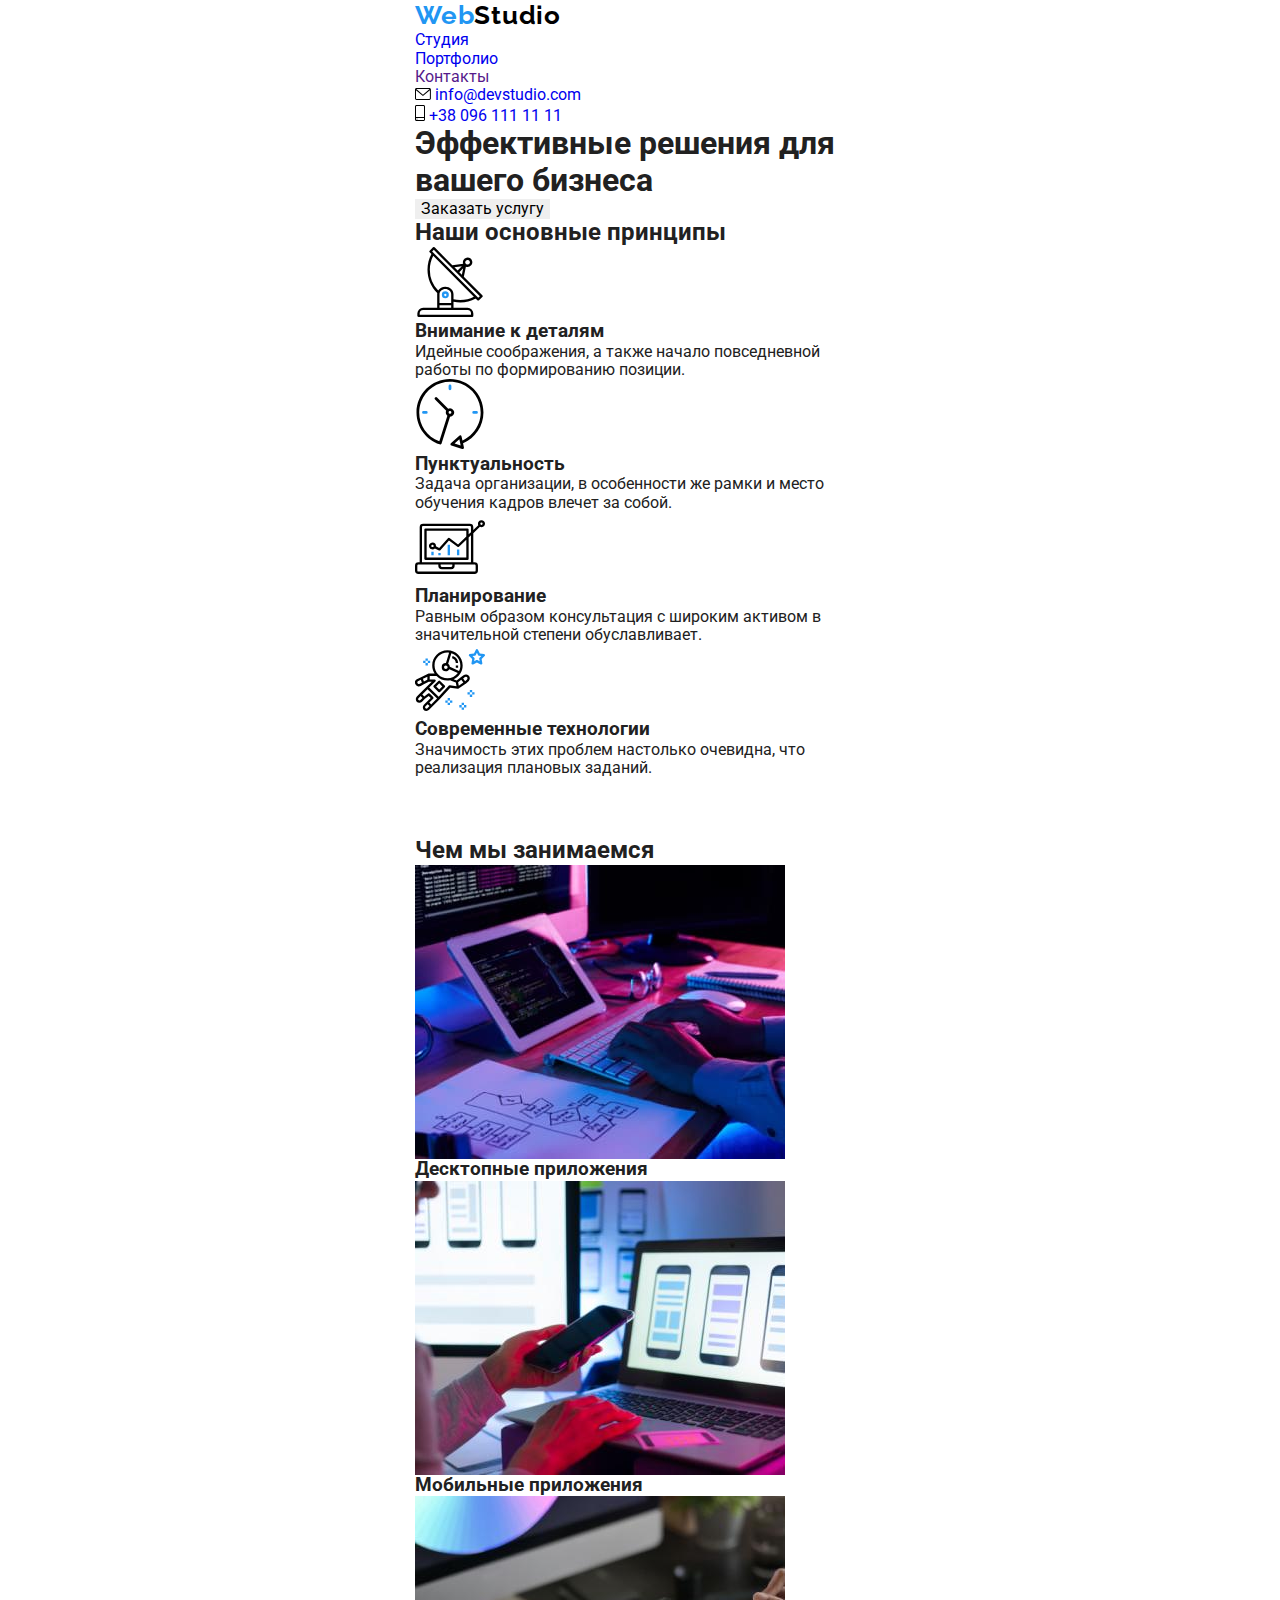
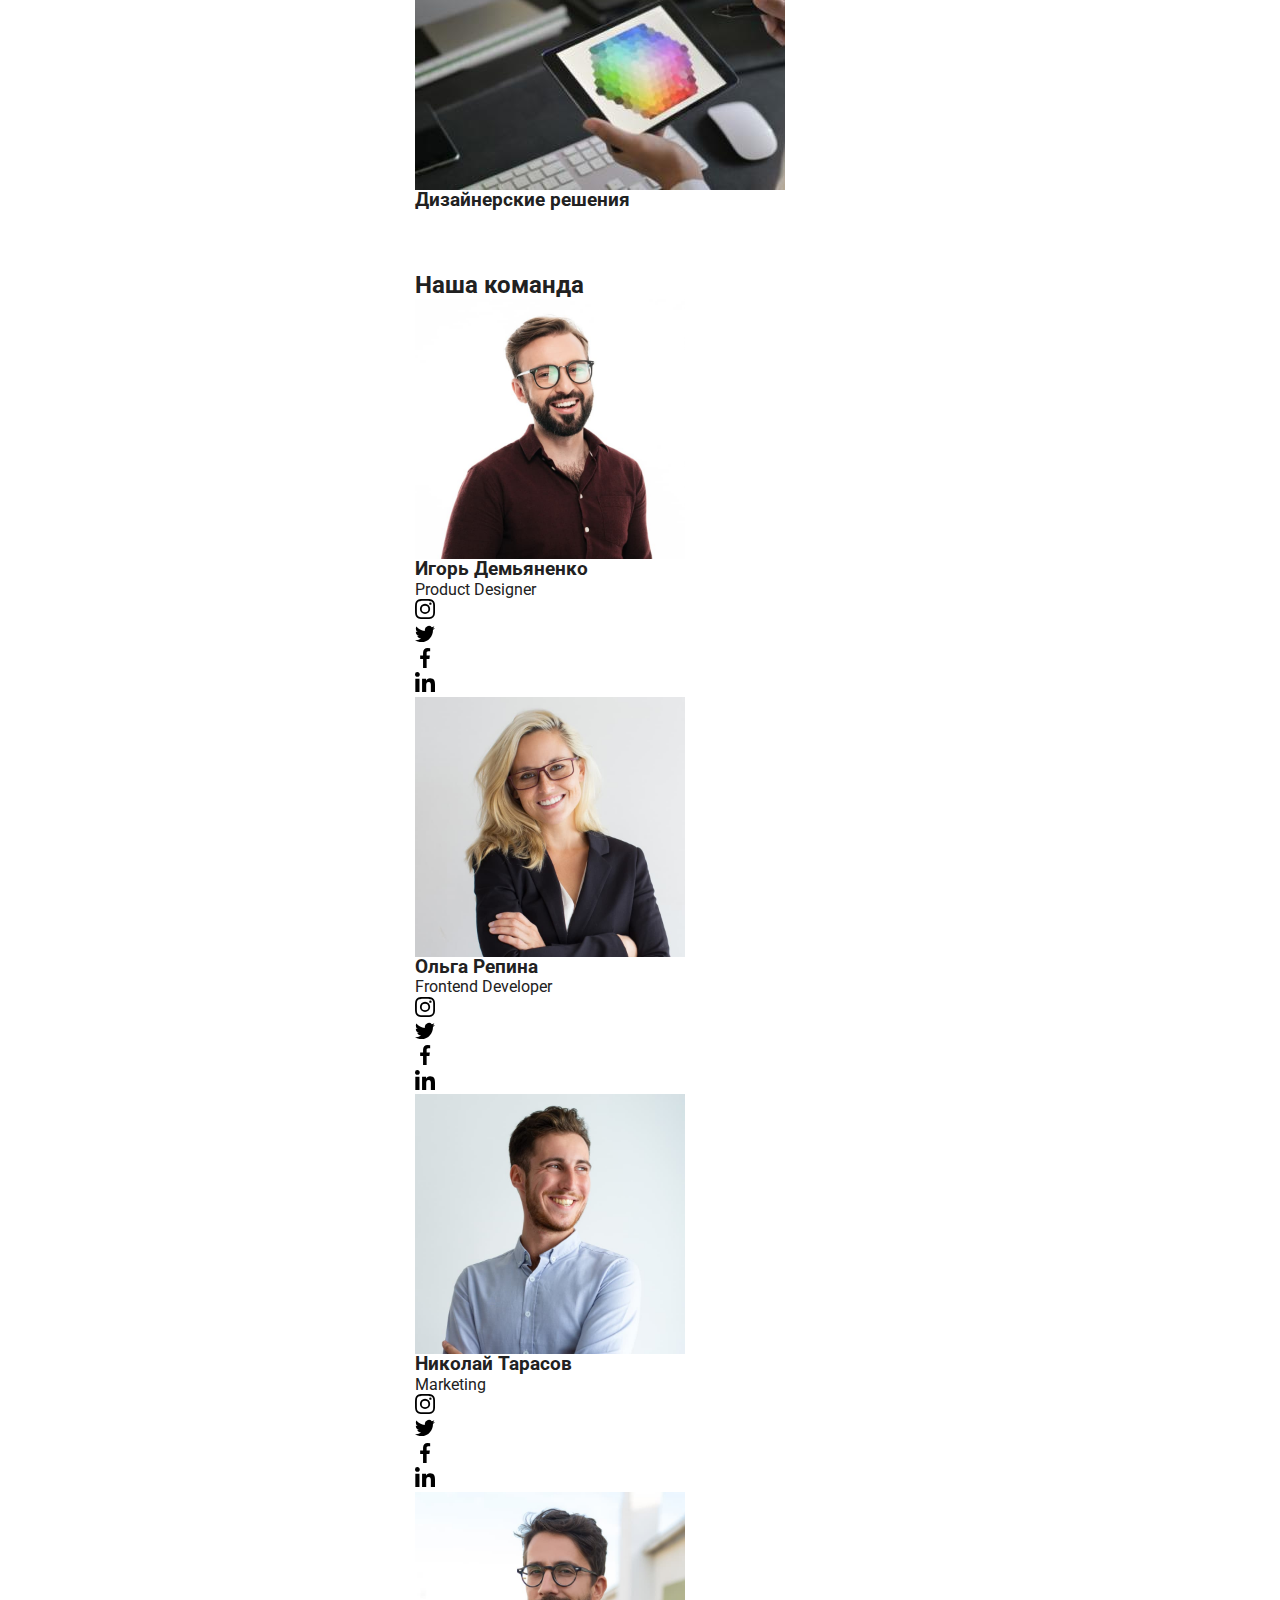
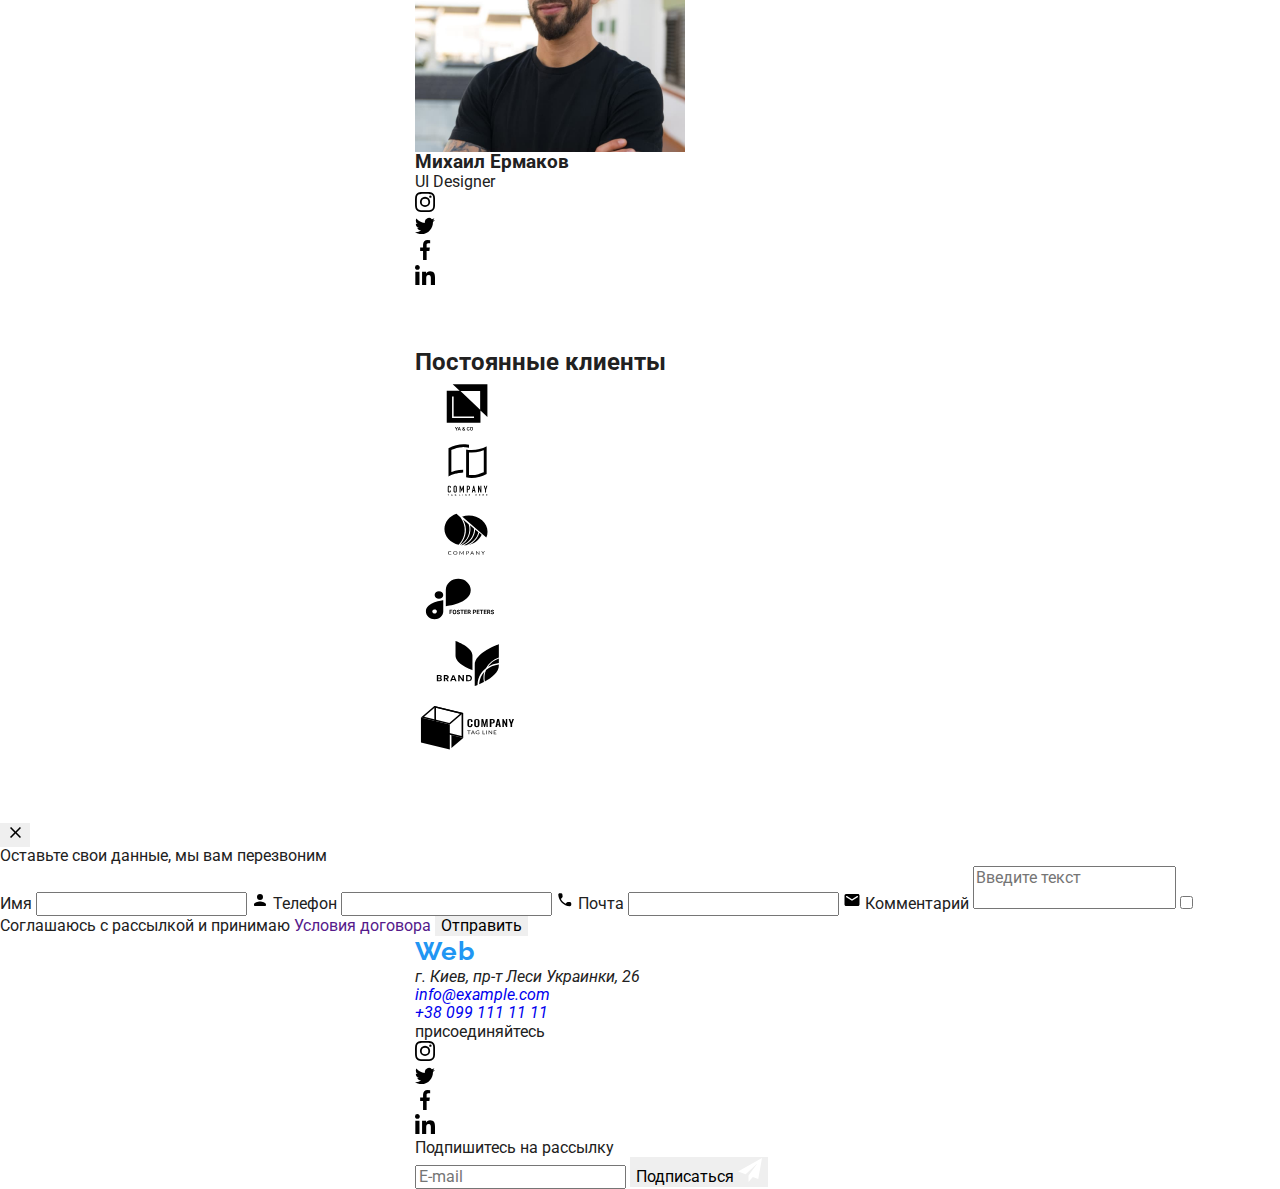
==== index.html @ 79610b4c "ДЗ8 Начало" ====
<!DOCTYPE html>
<html lang="en">
  <head>
    <meta charset="UTF-8" />
    <meta http-equiv="X-UA-Compatible" content="IE=edge" />
    <meta name="viewport" content="width=device-width, initial-scale=1.0" />
    <title>Document</title>
    <link rel="preconnect" href="https://fonts.googleapis.com" />
    <link rel="preconnect" href="https://fonts.gstatic.com" crossorigin />
    <link
      href="https://fonts.googleapis.com/css2?family=Raleway:wght@700&family=Roboto:wght@400;500;700;900&display=swap"
      rel="stylesheet"
    />
    <link rel="stylesheet" href="./css/modern-normalize.css" />
    <link rel="stylesheet" href="./css/main.min.css" />
  </head>

  <body>
    <!-- Шапка сайта с навигацией -->

    <header class="page-header">
      <div class="container header-box">
        <a href="" class="logo">
          Web<span class="logo__word logo__word--header">Studio</span>
        </a>
        <div class="mobile-menu">
          <nav class="nav-box">
            <ul class="nav-list">
              <li class="nav-list__item">
                <a
                  href="./index.html"
                  class="nav-list__link nav-list__link--active"
                  >Студия</a
                >
              </li>
              <li class="nav-list__item">
                <a href="./portfolio.html" class="nav-list__link">Портфолио</a>
              </li>
              <li class="nav-list__item">
                <a href="" class="nav-list__link">Контакты</a>
              </li>
            </ul>
          </nav>
          <ul class="contact-list">
            <li class="contact-list__item">
              <a href="mailto:info@devstudio.com" class="contact-list__link">
                <svg width="16px" height="12px" class="contact-list__icon">
                  <use href="./images/symbol-defs.svg#icon-envelope"></use>
                </svg>
                info@devstudio.com
              </a>
            </li>
            <li class="contact-list__item">
              <a href="tel:+380961111111" class="contact-list__link">
                <svg width="10px" height="16px" class="contact-list__icon">
                  <use href="images/symbol-defs.svg#icon-smartphone"></use>
                </svg>
                +38 096 111 11 11
              </a>
            </li>
          </ul>
        </div>
      </div>
    </header>
    <!-- Секция-заголовок (hero) -->
    <main>
      <section class="hero-box">
        <div class="container">
          <h1 class="hero-box__title">
            Эффективные решения для вашего бизнеса
          </h1>
          <button type="button" class="order-button" data-modal-open>
            Заказать услугу
          </button>
        </div>
      </section>
      <!-- Особенности -->
      <section class="features-box">
        <div class="container">
          <!-- Нужно скрыть через CSS -->
          <h2 class="features-box__title features-box__title--visually-hidden">
            Наши основные принципы
          </h2>
          <ul class="features-list">
            <li class="features-list__item">
              <div class="features-list__picture">
                <svg width="70px" height="70px">
                  <use href="images/symbol-defs.svg#icon-antenna"></use>
                </svg>
              </div>
              <h3 class="features-list__title">Внимание к деталям</h3>
              <p class="features-list__text">
                Идейные соображения, а также начало повседневной работы по
                формированию позиции.
              </p>
            </li>
            <li class="features-list__item">
              <div class="features-list__picture">
                <svg width="70px" height="70px">
                  <use href="images/symbol-defs.svg#icon-clock"></use>
                </svg>
              </div>
              <h3 class="features-list__title">Пунктуальность</h3>
              <p class="features-list__text">
                Задача организации, в особенности же рамки и место обучения
                кадров влечет за собой.
              </p>
            </li>
            <li class="features-list__item">
              <div class="features-list__picture">
                <svg width="70px" height="70px">
                  <use href="images/symbol-defs.svg#icon-diagram"></use>
                </svg>
              </div>
              <h3 class="features-list__title">Планирование</h3>
              <p class="features-list__text">
                Равным образом консультация с широким активом в значительной
                степени обуславливает.
              </p>
            </li>
            <li class="features-list__item">
              <div class="features-list__picture">
                <svg width="70px" height="70px">
                  <use href="images/symbol-defs.svg#icon-astronaut"></use>
                </svg>
              </div>
              <h3 class="features-list__title">Современные технологии</h3>
              <p class="features-list__text">
                Значимость этих проблем настолько очевидна, что реализация
                плановых заданий.
              </p>
            </li>
          </ul>
        </div>
      </section>
      <!-- Направления деятельности -->
      <section class="activities-box section">
        <div class="container">
          <h2 class="activities-box__title">Чем мы занимаемся</h2>
          <ul class="activities-list">
            <li class="activities-list__item">
              <img src="./images/box1.jpg" alt="Услуга1" width="370" />
              <div class="activities-list__text">
                <h3 class="activities-list__title">Десктопные приложения</h3>
              </div>
            </li>
            <li class="activities-list__item">
              <img src="./images/box2.jpg" alt="Услуга2" width="370" />
              <div class="activities-list__text">
                <h3 class="activities-list__title">Мобильные приложения</h3>
              </div>
            </li>
            <li class="activities-list__item">
              <img src="./images/box3.jpg" alt="Услуга3" width="370" />
              <div class="activities-list__text">
                <h3 class="activities-list__title">Дизайнерские решения</h3>
              </div>
            </li>
          </ul>
        </div>
      </section>
      <!-- Наша команда -->
      <section class="team-box">
        <div class="container">
          <h2 class="team-box__title">Наша команда</h2>
          <ul class="team-list">
            <li class="team-list__item">
              <img
                src="./images/team-card1.jpg"
                alt="Игорь Демьяненко"
                width="270"
                class="team-list__photo"
              />
              <div class="team-list__description">
                <h3 class="team-list__member-name">Игорь Демьяненко</h3>
                <p class="team-list__member-position">Product Designer</p>
                <ul class="social-networks-list">
                  <li class="social-networks-list__item">
                    <a
                      href=""
                      class="social-networks-list__link social-networks-list__link--light"
                    >
                      <svg
                        width="20px"
                        height="20px"
                        class="social-networks-list__icon"
                      >
                        <use href="images/symbol-defs.svg#icon-instagram"></use>
                      </svg>
                    </a>
                  </li>
                  <li class="social-networks-list__item">
                    <a
                      href=""
                      class="social-networks-list__link social-networks-list__link--light"
                    >
                      <svg
                        width="20px"
                        height="20px"
                        class="social-networks-list__icon"
                      >
                        <use href="images/symbol-defs.svg#icon-twitter"></use>
                      </svg>
                    </a>
                  </li>
                  <li class="social-networks-list__item">
                    <a
                      href=""
                      class="social-networks-list__link social-networks-list__link--light"
                    >
                      <svg
                        width="20px"
                        height="20px"
                        class="social-networks-list__icon"
                      >
                        <use href="images/symbol-defs.svg#icon-facebook"></use>
                      </svg>
                    </a>
                  </li>
                  <li class="social-networks-list__item">
                    <a
                      href=""
                      class="social-networks-list__link social-networks-list__link--light"
                    >
                      <svg
                        width="20px"
                        height="20px"
                        class="social-networks-list__icon"
                      >
                        <use href="images/symbol-defs.svg#icon-linkedin"></use>
                      </svg>
                    </a>
                  </li>
                </ul>
              </div>
            </li>
            <li class="team-list__item">
              <img
                src="./images/team-card2.jpg"
                alt="Ольга Репина"
                width="270"
                class="team-list__photo"
              />
              <div class="team-list__description">
                <h3 class="team-list__member-name">Ольга Репина</h3>
                <p class="team-list__member-position">Frontend Developer</p>
                <ul class="social-networks-list">
                  <li class="social-networks-list__item">
                    <a
                      href=""
                      class="social-networks-list__link social-networks-list__link--light"
                    >
                      <svg
                        width="20px"
                        height="20px"
                        class="social-networks-list__icon"
                      >
                        <use href="images/symbol-defs.svg#icon-instagram"></use>
                      </svg>
                    </a>
                  </li>
                  <li class="social-networks-list__item">
                    <a
                      href=""
                      class="social-networks-list__link social-networks-list__link--light"
                    >
                      <svg
                        width="20px"
                        height="20px"
                        class="social-networks-list__icon"
                      >
                        <use href="images/symbol-defs.svg#icon-twitter"></use>
                      </svg>
                    </a>
                  </li>
                  <li class="social-networks-list__item">
                    <a
                      href=""
                      class="social-networks-list__link social-networks-list__link--light"
                    >
                      <svg
                        width="20px"
                        height="20px"
                        class="social-networks-list__icon"
                      >
                        <use href="images/symbol-defs.svg#icon-facebook"></use>
                      </svg>
                    </a>
                  </li>
                  <li class="social-networks-list__item">
                    <a
                      href=""
                      class="social-networks-list__link social-networks-list__link--light"
                    >
                      <svg
                        width="20px"
                        height="20px"
                        class="social-networks-list__icon"
                      >
                        <use href="images/symbol-defs.svg#icon-linkedin"></use>
                      </svg>
                    </a>
                  </li>
                </ul>
              </div>
            </li>
            <li class="team-list__item">
              <img
                src="./images/team-card3.jpg"
                alt="Николай Тарасов"
                width="270"
                class="team-list__photo"
              />
              <div class="team-list__description">
                <h3 class="team-list__member-name">Николай Тарасов</h3>
                <p class="team-list__member-position">Marketing</p>
                <ul class="social-networks-list">
                  <li class="social-networks-list__item">
                    <a
                      href=""
                      class="social-networks-list__link social-networks-list__link--light"
                    >
                      <svg
                        width="20px"
                        height="20px"
                        class="social-networks-list__icon"
                      >
                        <use href="images/symbol-defs.svg#icon-instagram"></use>
                      </svg>
                    </a>
                  </li>
                  <li class="social-networks-list__item">
                    <a
                      href=""
                      class="social-networks-list__link social-networks-list__link--light"
                    >
                      <svg
                        width="20px"
                        height="20px"
                        class="social-networks-list__icon"
                      >
                        <use href="images/symbol-defs.svg#icon-twitter"></use>
                      </svg>
                    </a>
                  </li>
                  <li class="social-networks-list__item">
                    <a
                      href=""
                      class="social-networks-list__link social-networks-list__link--light"
                    >
                      <svg
                        width="20px"
                        height="20px"
                        class="social-networks-list__icon"
                      >
                        <use href="images/symbol-defs.svg#icon-facebook"></use>
                      </svg>
                    </a>
                  </li>
                  <li class="social-networks-list__item">
                    <a
                      href=""
                      class="social-networks-list__link social-networks-list__link--light"
                    >
                      <svg
                        width="20px"
                        height="20px"
                        class="social-networks-list__icon"
                      >
                        <use href="images/symbol-defs.svg#icon-linkedin"></use>
                      </svg>
                    </a>
                  </li>
                </ul>
              </div>
            </li>
            <li class="team-list__item">
              <img
                src="./images/team-card4.jpg"
                alt="Михаил Ермаков"
                width="270"
                class="team-list__photo"
              />
              <div class="team-list__description">
                <h3 class="team-list__member-name">Михаил Ермаков</h3>
                <p class="team-list__member-position">UI Designer</p>
                <ul class="social-networks-list">
                  <li class="social-networks-list__item">
                    <a
                      href=""
                      class="social-networks-list__link social-networks-list__link--light"
                    >
                      <svg
                        width="20px"
                        height="20px"
                        class="social-networks-list__icon"
                      >
                        <use href="images/symbol-defs.svg#icon-instagram"></use>
                      </svg>
                    </a>
                  </li>
                  <li class="social-networks-list__item">
                    <a
                      href=""
                      class="social-networks-list__link social-networks-list__link--light"
                    >
                      <svg
                        width="20px"
                        height="20px"
                        class="social-networks-list__icon"
                      >
                        <use href="images/symbol-defs.svg#icon-twitter"></use>
                      </svg>
                    </a>
                  </li>
                  <li class="social-networks-list__item">
                    <a
                      href=""
                      class="social-networks-list__link social-networks-list__link--light"
                    >
                      <svg
                        width="20px"
                        height="20px"
                        class="social-networks-list__icon"
                      >
                        <use href="images/symbol-defs.svg#icon-facebook"></use>
                      </svg>
                    </a>
                  </li>
                  <li class="social-networks-list__item">
                    <a
                      href=""
                      class="social-networks-list__link social-networks-list__link--light"
                    >
                      <svg
                        width="20px"
                        height="20px"
                        class="social-networks-list__icon"
                      >
                        <use href="images/symbol-defs.svg#icon-linkedin"></use>
                      </svg>
                    </a>
                  </li>
                </ul>
              </div>
            </li>
          </ul>
        </div>
      </section>
      <!-- Наши клиенты -->
      <section class="clients-box section">
        <div class="container">
          <h2 class="clients-box__title">Постоянные клиенты</h2>
          <ul class="clients-list">
            <li class="clients-list__item">
              <a href="" class="clients-list__link">
                <svg width="106px" height="60px" class="clients-list__icon">
                  <use href="images/symbol-defs.svg#icon-client_1"></use>
                </svg>
              </a>
            </li>
            <li class="clients-list__item">
              <a href="" class="clients-list__link">
                <svg width="106px" height="60px" class="clients-list__icon">
                  <use href="images/symbol-defs.svg#icon-client_2"></use>
                </svg>
              </a>
            </li>
            <li class="clients-list__item">
              <a href="" class="clients-list__link">
                <svg width="106px" height="60px" class="clients-list__icon">
                  <use href="images/symbol-defs.svg#icon-client_3"></use>
                </svg>
              </a>
            </li>
            <li class="clients-list__item">
              <a href="" class="clients-list__link">
                <svg width="106px" height="60px" class="clients-list__icon">
                  <use href="images/symbol-defs.svg#icon-client_4"></use>
                </svg>
              </a>
            </li>
            <li class="clients-list__item">
              <a href="" class="clients-list__link">
                <svg width="106px" height="60px" class="clients-list__icon">
                  <use href="images/symbol-defs.svg#icon-client_5"></use>
                </svg>
              </a>
            </li>
            <li class="clients-list__item">
              <a href="" class="clients-list__link">
                <svg width="106px" height="60px" class="clients-list__icon">
                  <use href="images/symbol-defs.svg#icon-client_6"></use>
                </svg>
              </a>
            </li>
          </ul>
        </div>
      </section>
    </main>
    <!-- Модальное окно -->
    <div class="backdrop is-hidden" data-modal>
      <div class="modal">
        <button class="modal__close-button" data-modal-close>
          <svg width="18px" height="18px" class="modal__button-icon">
            <use href="images/symbol-defs.svg#icon-close-black"></use>
          </svg>
        </button>
        <p class="modal__title">Оставьте свои данные, мы вам перезвоним</p>
        <form name="feedback">
          <label class="form-label">
            <span class="form-label__name">Имя</span>
            <span class="form-label__input-box">
              <input
                type="text"
                name="username"
                class="form-label__input-item"
              />
              <svg width="18px" height="18px" class="form-label__input-icon">
                <use href="images/symbol-defs.svg#icon-person"></use>
              </svg>
            </span>
          </label>
          <label class="form-label">
            <span class="form-label__name">Телефон</span>
            <span class="form-label__input-box">
              <input
                type="tel"
                name="phone-number"
                class="form-label__input-item"
              />
              <svg width="18px" height="18px" class="form-label__input-icon">
                <use href="images/symbol-defs.svg#icon-phone"></use>
              </svg>
            </span>
          </label>
          <label class="form-label">
            <span class="form-label__name">Почта</span>
            <span class="form-label__input-box">
              <input type="email" name="email" class="form-label__input-item" />
              <svg width="18px" height="18px" class="form-label__input-icon">
                <use href="images/symbol-defs.svg#icon-email"></use>
              </svg>
            </span>
          </label>
          <label class="form-label">
            <span class="form-label__name">Комментарий</span>
            <textarea
              name="comments"
              placeholder="Введите текст"
              class="form-label__textarea-item"
            ></textarea>
          </label>
          <label class="form-check">
            <input
              type="checkbox"
              name="agreement"
              class="form-check__input-item"
            />
            <svg width="16px" height="15px" class="form-check__input-icon">
              <use href="images/symbol-defs.svg#icon-checked"></use>
            </svg>
            <span class="form-check__text">
              Соглашаюсь с рассылкой и принимаю
              <a href="" class="form-check__link">Условия договора</a>
            </span>
          </label>
          <button type="submit" class="form-button">Отправить</button>
        </form>
      </div>
    </div>
    <!-- Подвал -->
    <footer class="footer-box">
      <div class="container footer-content">
        <div>
          <a href="" class="logo">
            Web<span class="logo__word logo__word--footer">Studio</span></a
          >
          <address class="adress-section">
            г. Киев, пр-т Леси Украинки, 26
            <ul class="adress-list">
              <li class="adress-list__item">
                <a href="mailto:info@example.com" class="adress-list__link"
                  >info@example.com</a
                >
              </li>
              <li class="adress-list__item">
                <a href="tel:+380991111111" class="adress-list__link"
                  >+38 099 111 11 11</a
                >
              </li>
            </ul>
          </address>
        </div>
        <div class="join-box">
          <p class="join-box__word">присоединяйтесь</p>
          <ul class="social-networks-list">
            <li class="social-networks-list__item">
              <a
                href=""
                class="social-networks-list__link social-networks-list__link--dark"
                ><svg
                  width="20px"
                  height="20px"
                  class="social-networks-list__icon"
                >
                  <use href="images/symbol-defs.svg#icon-instagram"></use>
                </svg>
              </a>
            </li>
            <li class="social-networks-list__item">
              <a
                href=""
                class="social-networks-list__link social-networks-list__link--dark"
                ><svg
                  width="20px"
                  height="20px"
                  class="social-networks-list__icon"
                >
                  <use href="images/symbol-defs.svg#icon-twitter"></use>
                </svg>
              </a>
            </li>
            <li class="social-networks-list__item">
              <a
                href=""
                class="social-networks-list__link social-networks-list__link--dark"
                ><svg
                  width="20px"
                  height="20px"
                  class="social-networks-list__icon"
                >
                  <use href="images/symbol-defs.svg#icon-facebook"></use>
                </svg>
              </a>
            </li>
            <li class="social-networks-list__item">
              <a
                href=""
                class="social-networks-list__link social-networks-list__link--dark"
                ><svg
                  width="20px"
                  height="20px"
                  class="social-networks-list__icon"
                >
                  <use href="images/symbol-defs.svg#icon-linkedin"></use>
                </svg>
              </a>
            </li>
          </ul>
        </div>

        <form name="subscribe-form" autocomplete="on" class="subscribe-form">
          <label for="mail-input" class="subscribe-form__label">
            Подпишитесь на рассылку
          </label>
          <div class="subscribe-form__input-box">
            <input
              type="email"
              name="email"
              placeholder="E-mail"
              id="mail-input"
              class="subscribe-form__input-item"
            />
            <button type="submit" class="subscribe-form__button">
              Подписаться
              <svg width="24px" height="24px" class="subscribe-form__icon">
                <use href="images/symbol-defs.svg#icon-send"></use>
              </svg>
            </button>
          </div>
        </form>
      </div>
    </footer>

    <script src="./js/modal.js"></script>
  </body>
</html>
---- css/main.min.css ----
body{font-family:"Roboto",sans-serif;color:#212121;background-color:#fff}ul{list-style:none;margin:0;padding:0}h1,h2,h3{margin:0}p{margin:0}img{display:block;max-width:100%;height:auto}a{text-decoration:none}button{border:0}input{outline:none}textarea{outline:none;resize:none}.container{max-width:480px;padding-left:15px;padding-right:15px;margin-left:auto;margin-right:auto}.section{padding-top:60px;padding-bottom:60px}.logo{font-family:"Raleway";font-weight:700;font-size:26px;line-height:1.2;letter-spacing:0.03em;color:#2196f3}.logo__word{font-family:"Raleway";font-weight:700;font-size:26px;line-height:1.2;letter-spacing:0.03em;color:#2196f3}.logo__word--header{color:#000}.logo__word--footer{color:#fff}
/*# sourceMappingURL=main.min.css.map */
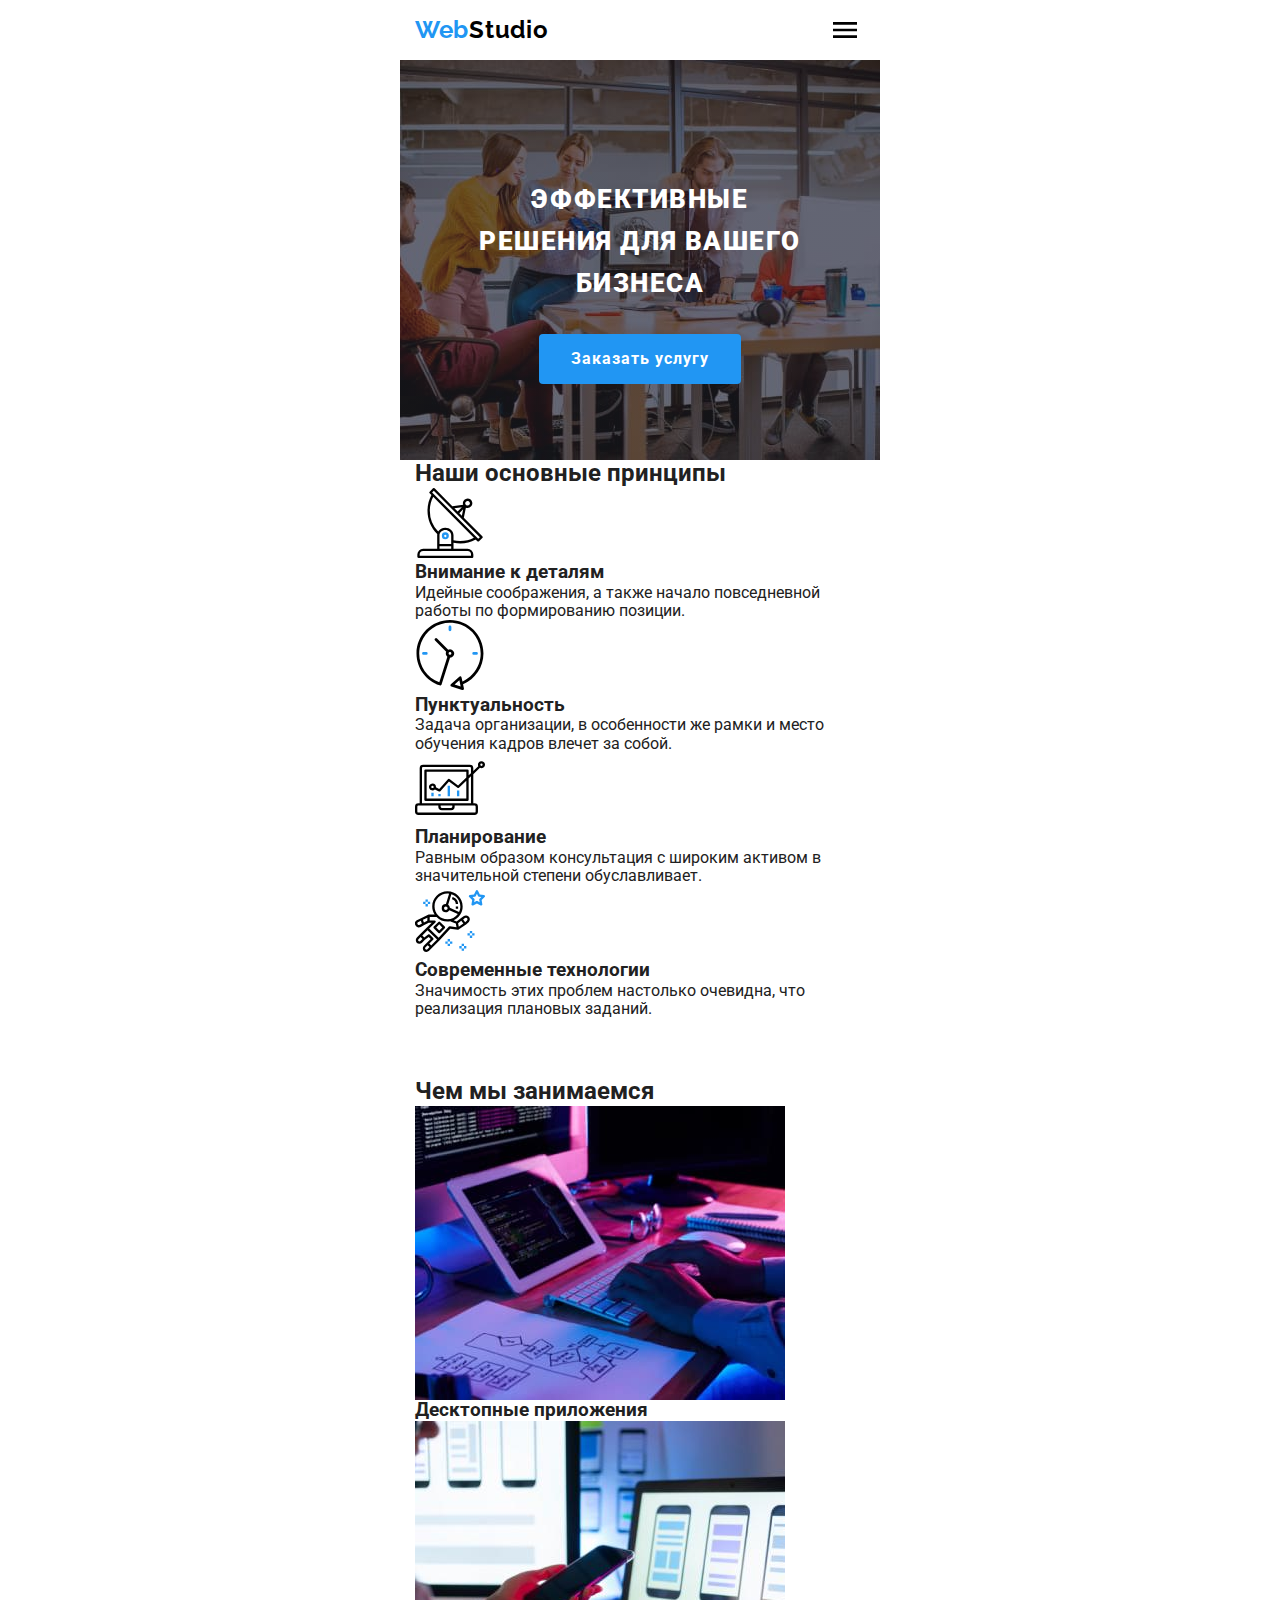
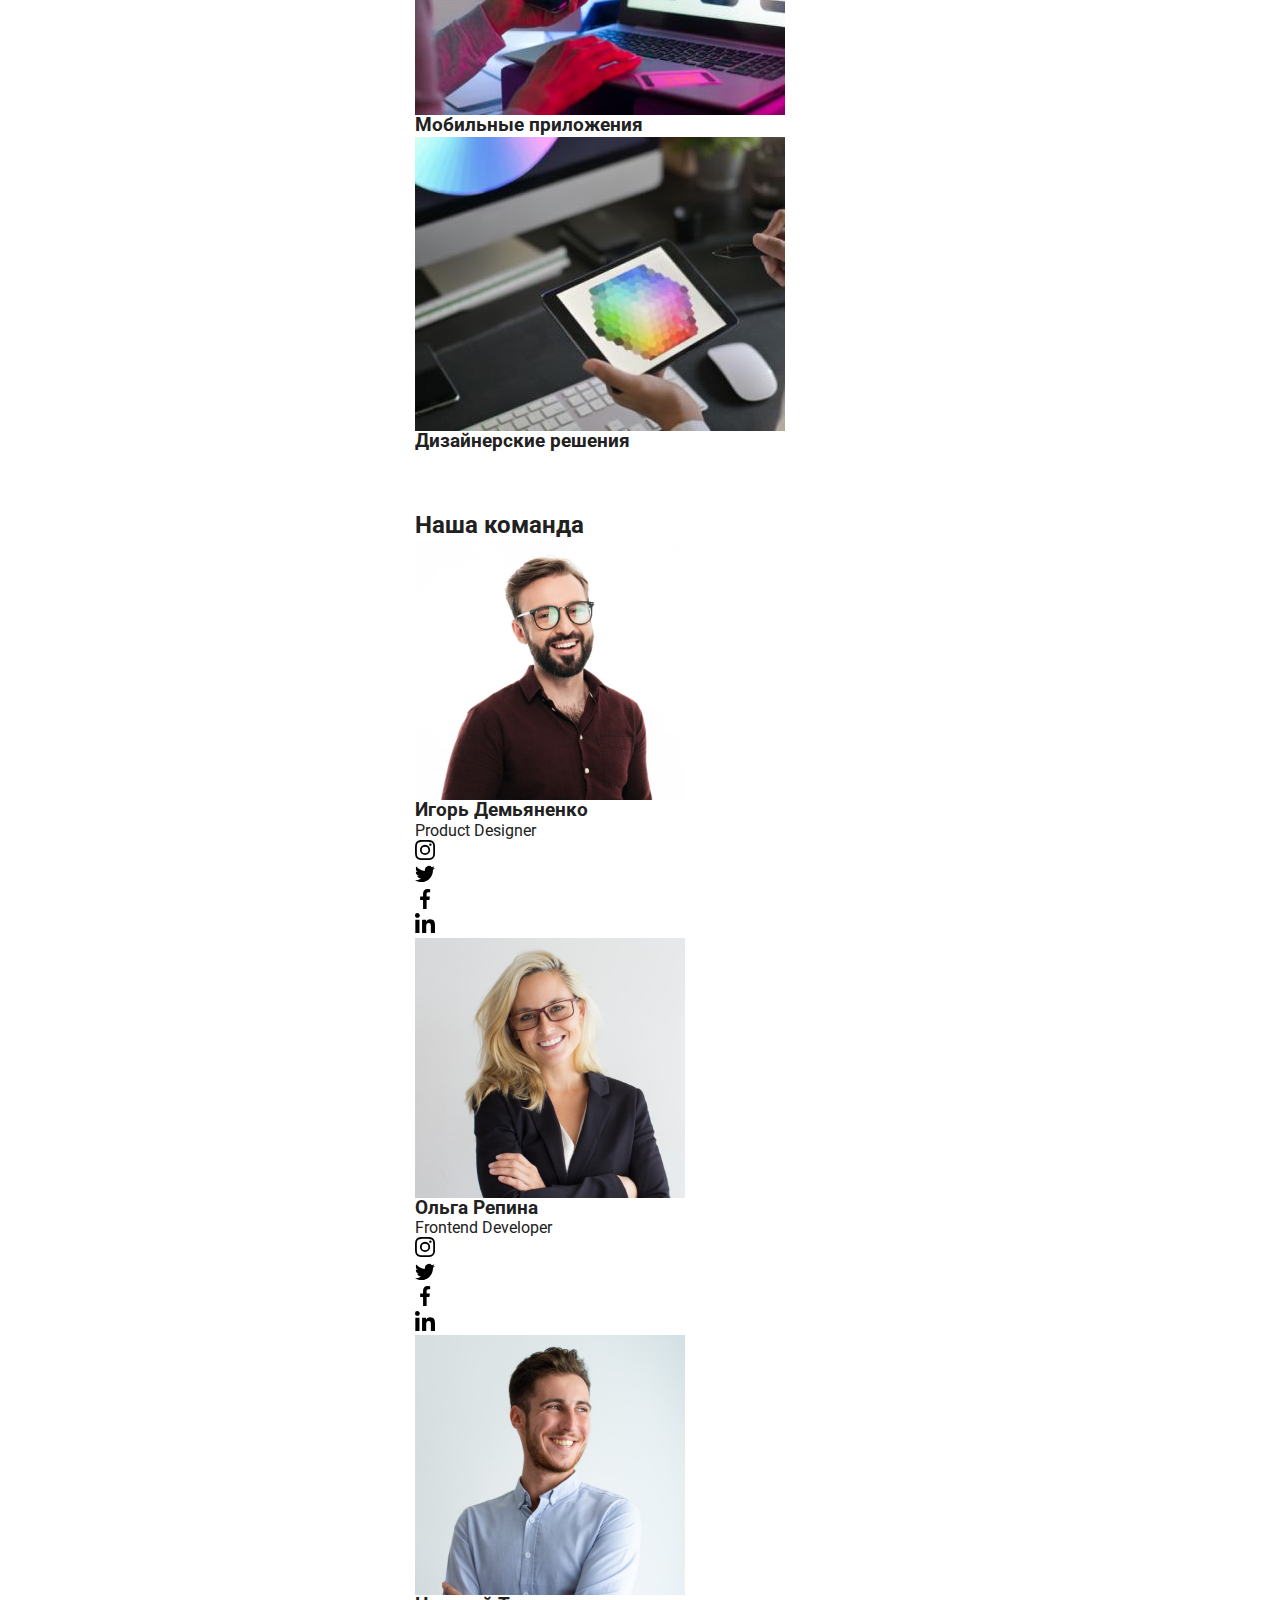
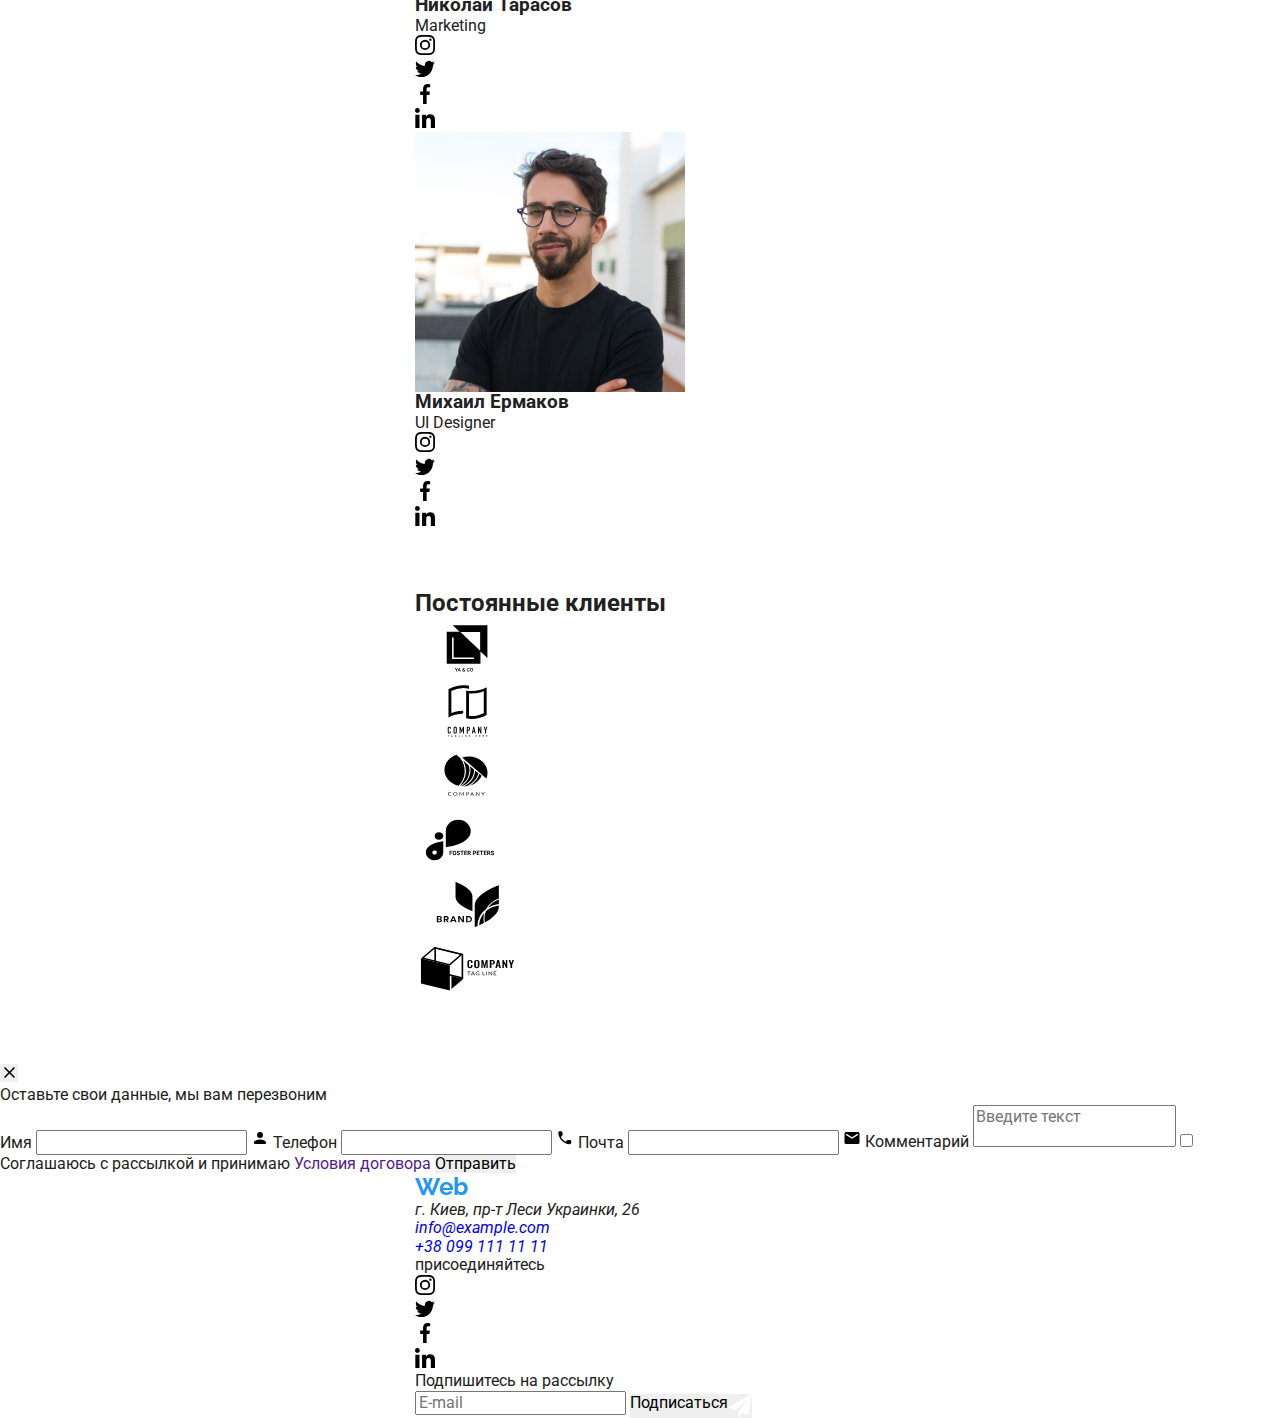
==== commit 6e569691: "ДЗ8 16.01.22" ====
--- a/index.html
+++ b/index.html
@@ -19,47 +19,106 @@
     <!-- Шапка сайта с навигацией -->
 
     <header class="page-header">
-      <div class="container header-box">
-        <a href="" class="logo">
-          Web<span class="logo__word logo__word--header">Studio</span>
-        </a>
-        <div class="mobile-menu">
-          <nav class="nav-box">
-            <ul class="nav-list">
-              <li class="nav-list__item">
-                <a
-                  href="./index.html"
-                  class="nav-list__link nav-list__link--active"
-                  >Студия</a
+      <div class="container">
+        <nav class="nav-box">
+          <a href="" class="logo">
+            Web<span class="logo__word logo__word--header">Studio</span>
+          </a>
+          <ul class="nav-list">
+            <li class="nav-list__item">
+              <a
+                href="./index.html"
+                class="nav-list__link nav-list__link--active"
+                >Студия</a
+              >
+            </li>
+            <li class="nav-list__item">
+              <a href="./portfolio.html" class="nav-list__link">Портфолио</a>
+            </li>
+            <li class="nav-list__item">
+              <a href="" class="nav-list__link">Контакты</a>
+            </li>
+          </ul>
+          <div class="mobile-menu" data-menu>
+            <button type="button" class="menu-close-button" data-menu-close>
+              <svg class="menu-close-button__icon" width="40px" height="40px">
+                <use href="images/symbol-defs.svg#icon-close_mob"></use>
+              </svg>
+            </button>
+            <ul class="mobile-menu__nav">
+              <li class="mobile-menu__item">
+                <a href="./index.html" class="mobile-menu__link">Студия</a>
+              </li>
+              <li class="mobile-menu__item">
+                <a href="./portfolio.html" class="mobile-menu__link"
+                  >Портфолио</a
                 >
               </li>
-              <li class="nav-list__item">
-                <a href="./portfolio.html" class="nav-list__link">Портфолио</a>
-              </li>
-              <li class="nav-list__item">
-                <a href="" class="nav-list__link">Контакты</a>
+              <li class="mobile-menu__item">
+                <a href="" class="mobile-menu__link">Контакты</a>
               </li>
             </ul>
-          </nav>
-          <ul class="contact-list">
-            <li class="contact-list__item">
-              <a href="mailto:info@devstudio.com" class="contact-list__link">
-                <svg width="16px" height="12px" class="contact-list__icon">
-                  <use href="./images/symbol-defs.svg#icon-envelope"></use>
-                </svg>
-                info@devstudio.com
-              </a>
-            </li>
-            <li class="contact-list__item">
-              <a href="tel:+380961111111" class="contact-list__link">
-                <svg width="10px" height="16px" class="contact-list__icon">
-                  <use href="images/symbol-defs.svg#icon-smartphone"></use>
-                </svg>
-                +38 096 111 11 11
-              </a>
-            </li>
-          </ul>
-        </div>
+            <div class="menu-contacts-box">
+              <ul class="mobile-menu-contacts">
+                <li class="mobile-menu-contacts__item">
+                  <a href="tel:+380961111111" class="mobile-menu-tel__link">
+                    +38 096 111 11 11
+                  </a>
+                </li>
+                <li class="mobile-menu-contacts__item">
+                  <a
+                    href="mailto:info@devstudio.com"
+                    class="mobile-menu-mail__link"
+                  >
+                    info@devstudio.com
+                  </a>
+                </li>
+              </ul>
+              <ul class="mobile-menu-networks">
+                <li class="mobile-menu-networks__item">
+                  <a href="" class="mobile-menu-networks__link">Instagram</a>
+                </li>
+                <li class="mobile-menu-networks__item">
+                  <a href="" class="mobile-menu-networks__link">Twitter</a>
+                </li>
+                <li class="mobile-menu-networks__item">
+                  <a href="" class="mobile-menu-networks__link">Facebook</a>
+                </li>
+                <li class="mobile-menu-networks__item">
+                  <a href="" class="mobile-menu-networks__link">LinkedIn</a>
+                </li>
+              </ul>
+            </div>
+          </div>
+        </nav>
+        <ul class="contact-list">
+          <li class="contact-list__item">
+            <a href="mailto:info@devstudio.com" class="contact-list__link">
+              <svg width="16px" height="12px" class="contact-list__icon">
+                <use href="./images/symbol-defs.svg#icon-envelope"></use>
+              </svg>
+              info@devstudio.com
+            </a>
+          </li>
+          <li class="contact-list__item">
+            <a href="tel:+380961111111" class="contact-list__link">
+              <svg width="10px" height="16px" class="contact-list__icon">
+                <use href="images/symbol-defs.svg#icon-smartphone"></use>
+              </svg>
+              +38 096 111 11 11
+            </a>
+          </li>
+        </ul>
+        <button
+          class="burger-button"
+          type="button"
+          aria-label="Кнопка мобильного меню"
+          data-menu-open
+        >
+          <svg width="40px" height="40px" class="burger-button__icon">
+            <use href="images/symbol-defs.svg#icon-menu_mob"></use>
+          </svg>
+        </button>
       </div>
     </header>
     <!-- Секция-заголовок (hero) -->
@@ -674,5 +733,6 @@
     </footer>
 
     <script src="./js/modal.js"></script>
+    <script src="./js/mobile-menu.js"></script>
   </body>
 </html>
--- a/css/main.min.css
+++ b/css/main.min.css
@@ -1,2 +1,2 @@
-body{font-family:"Roboto",sans-serif;color:#212121;background-color:#fff}ul{list-style:none;margin:0;padding:0}h1,h2,h3{margin:0}p{margin:0}img{display:block;max-width:100%;height:auto}a{text-decoration:none}button{border:0}input{outline:none}textarea{outline:none;resize:none}.container{max-width:480px;padding-left:15px;padding-right:15px;margin-left:auto;margin-right:auto}.section{padding-top:60px;padding-bottom:60px}.logo{font-family:"Raleway";font-weight:700;font-size:26px;line-height:1.2;letter-spacing:0.03em;color:#2196f3}.logo__word{font-family:"Raleway";font-weight:700;font-size:26px;line-height:1.2;letter-spacing:0.03em;color:#2196f3}.logo__word--header{color:#000}.logo__word--footer{color:#fff}
+body{font-family:"Roboto",sans-serif;color:#212121;background-color:#fff}ul{list-style:none;margin:0;padding:0}nav{display:inline-block}h1,h2,h3{margin:0}p{margin:0}img{display:block;max-width:100%;height:auto}a{text-decoration:none}button{display:-webkit-inline-box;display:-ms-inline-flexbox;display:inline-flex;border:0;padding:0}input{outline:none}textarea{outline:none;resize:none}.container{max-width:480px;margin-left:auto;margin-right:auto;padding-left:15px;padding-right:15px}.section{padding-top:60px;padding-bottom:60px}.logo{font-family:"Raleway";font-weight:700;font-size:24px;line-height:1.16;letter-spacing:0.03em;color:#2196f3}.logo__word{font-family:"Raleway";font-weight:700;font-size:24px;line-height:1.16;letter-spacing:0.03em;color:#2196f3}.logo__word--header{color:#000}.logo__word--footer{color:#fff}.page-header{padding-top:10px;padding-bottom:10px}.page-header .container{display:-webkit-box;display:-ms-flexbox;display:flex;-webkit-box-pack:justify;-ms-flex-pack:justify;justify-content:space-between;-webkit-box-align:center;-ms-flex-align:center;align-items:center}.nav-list{display:none}.contact-list{display:none}.burger-button{background-color:transparent}.burger-button:hover,.burger-button:focus{color:#2196f3}.burger-button__icon{fill:currentColor}.mobile-menu{position:absolute;display:none;-webkit-box-orient:vertical;-webkit-box-direction:normal;-ms-flex-direction:column;flex-direction:column;-webkit-box-pack:justify;-ms-flex-pack:justify;justify-content:space-between;top:0;left:0;width:100%;height:100%;padding:48px 40px;background-color:#fff}.mobile-menu.is-open{display:-webkit-box;display:-ms-flexbox;display:flex}.menu-close-button{position:absolute;top:10px;right:15px;background-color:transparent}.menu-close-button:hover,.menu-close-button:focus{color:#2196f3}.menu-close-button__icon{fill:currentColor}.mobile-menu__item:not(:last-child){margin-bottom:32px}.mobile-menu__link{font-family:"Roboto";font-weight:500;font-size:40px;line-height:1.17;letter-spacing:0.02em;color:#212121}.mobile-menu__link:hover,.mobile-menu__link:focus{color:#2196f3}.mobile-menu-contacts{margin-bottom:64px}.mobile-menu-contacts__item:not(:last-child){margin-bottom:32px}.mobile-menu-tel__link{font-family:#212121;font-style:normal;font-weight:500;font-size:34px;line-height:1.17;letter-spacing:0.02em;color:#2196f3}.mobile-menu-mail__link{font-family:#212121;font-style:normal;font-weight:500;font-size:24px;line-height:1.16;letter-spacing:0.02em;color:#757575}.mobile-menu-networks{display:-webkit-box;display:-ms-flexbox;display:flex}.mobile-menu-networks__item:not(:last-child){margin-right:10px}.mobile-menu-networks__item:not(:last-child)::after{content:"";width:0;height:100%;border:1px solid rgba(33,33,33,0.2);margin-left:10px}.mobile-menu-networks__link{font-family:#212121;font-style:normal;font-weight:500;font-size:18px;line-height:1.22;letter-spacing:0.02em;color:#2196f3}.hero-box{width:480px;height:400px;background-color:#2f303a;text-align:center;margin-right:auto;margin-left:auto;padding:118px 60px;background-image:-webkit-gradient(linear, left top, left bottom, from(rgba(47,48,58,0.4)), to(rgba(47,48,58,0.4))),url(/images/mobile/mobile-hero.jpg);background-image:linear-gradient(rgba(47,48,58,0.4), rgba(47,48,58,0.4)),url(/images/mobile/mobile-hero.jpg);background-size:480px 400px}@media screen and (min-device-pixel-ratio: 2), screen and (-webkit-min-device-pixel-ratio: 2), screen and (min-resolution: 192dpi), screen and (min-resolution: 2dppx){.hero-box{background-image:-webkit-gradient(linear, left top, left bottom, from(rgba(47,48,58,0.4)), to(rgba(47,48,58,0.4))),url(/images/mobile/mobile-hero@2x.jpg);background-image:linear-gradient(rgba(47,48,58,0.4), rgba(47,48,58,0.4)),url(/images/mobile/mobile-hero@2x.jpg)}}.hero-box__title{max-width:360px;font-weight:900;font-size:26px;line-height:1.62;letter-spacing:0.06em;text-transform:uppercase;color:#fff}.order-button{font-weight:700;font-size:16px;line-height:1.87;letter-spacing:0.06em;background-color:#2196f3;color:#fff;cursor:pointer;min-width:200px;margin-top:30px;border-radius:4px;padding:10px 32px;-webkit-transition:background-color 250ms cubic-bezier(0.4, 0, 0.2, 1);transition:background-color 250ms cubic-bezier(0.4, 0, 0.2, 1)}.order-button:hover,.order-button:focus{background-color:#188ce8}
 /*# sourceMappingURL=main.min.css.map */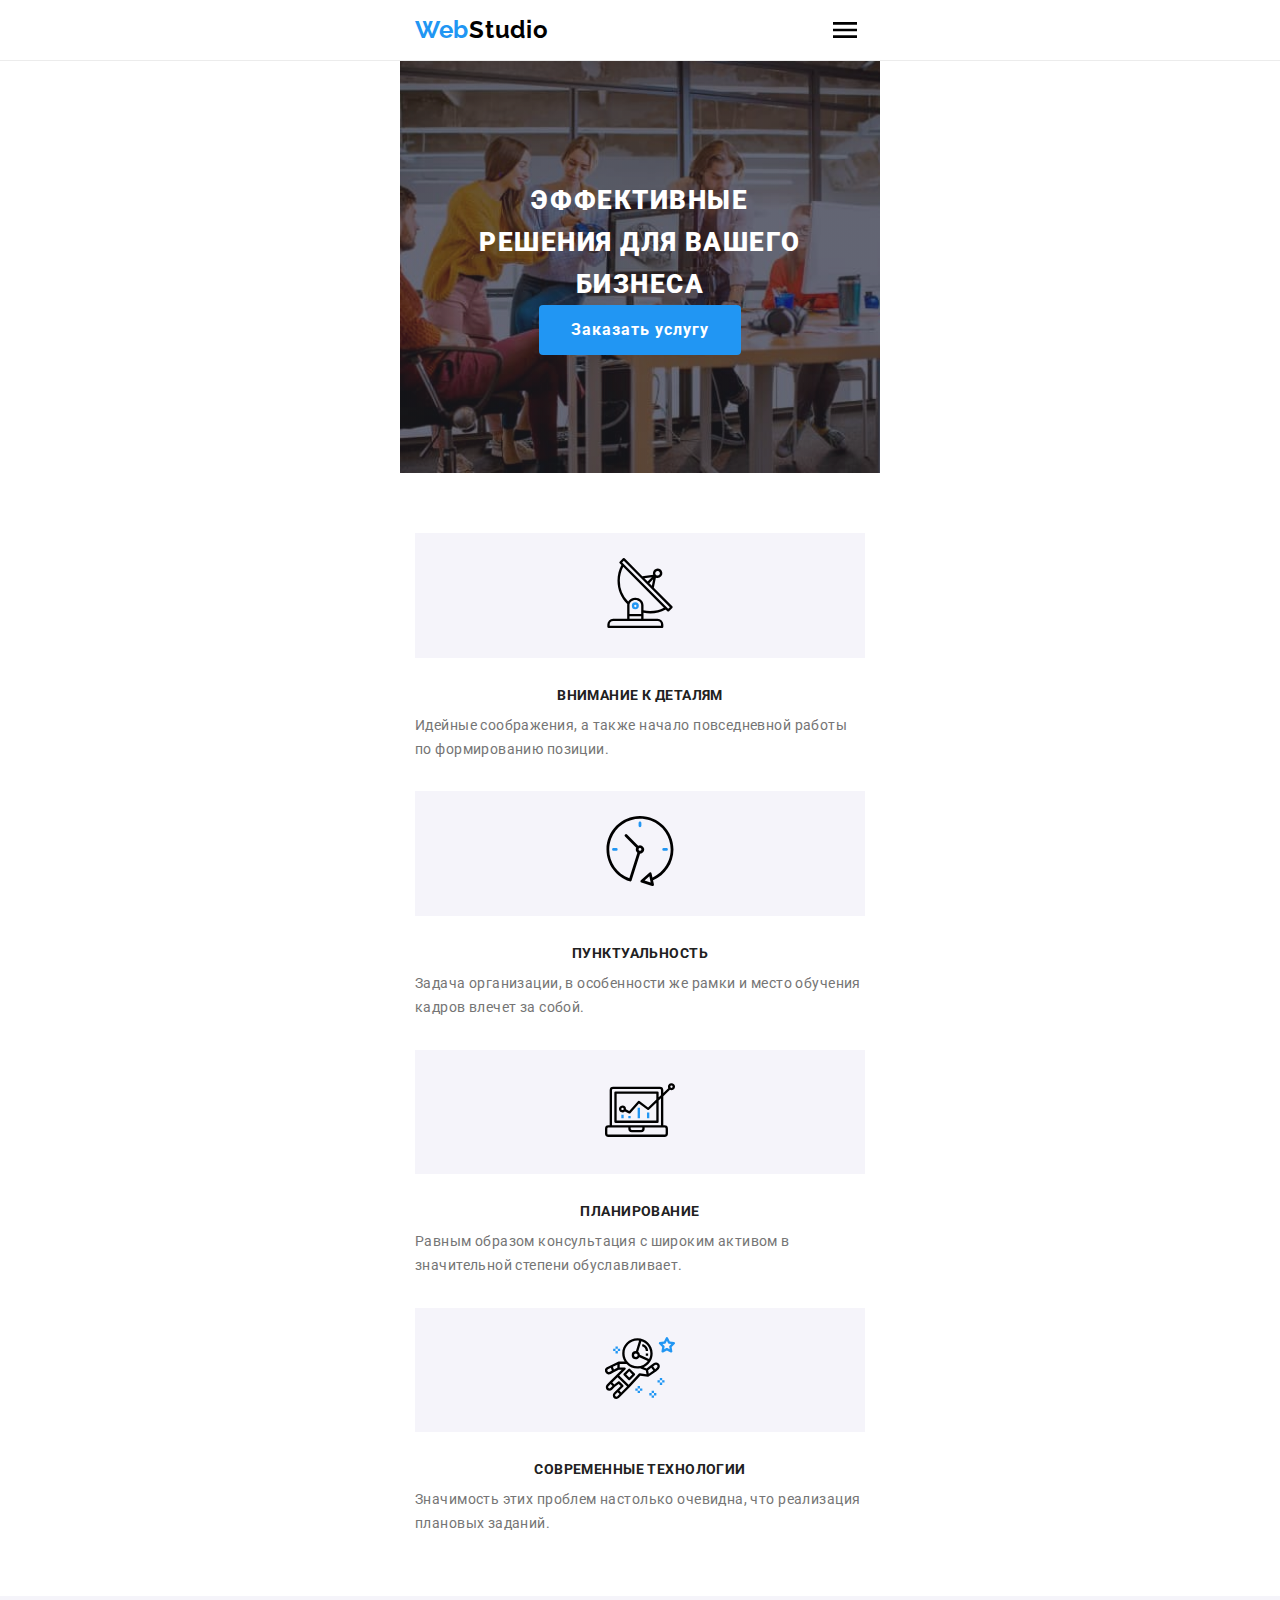
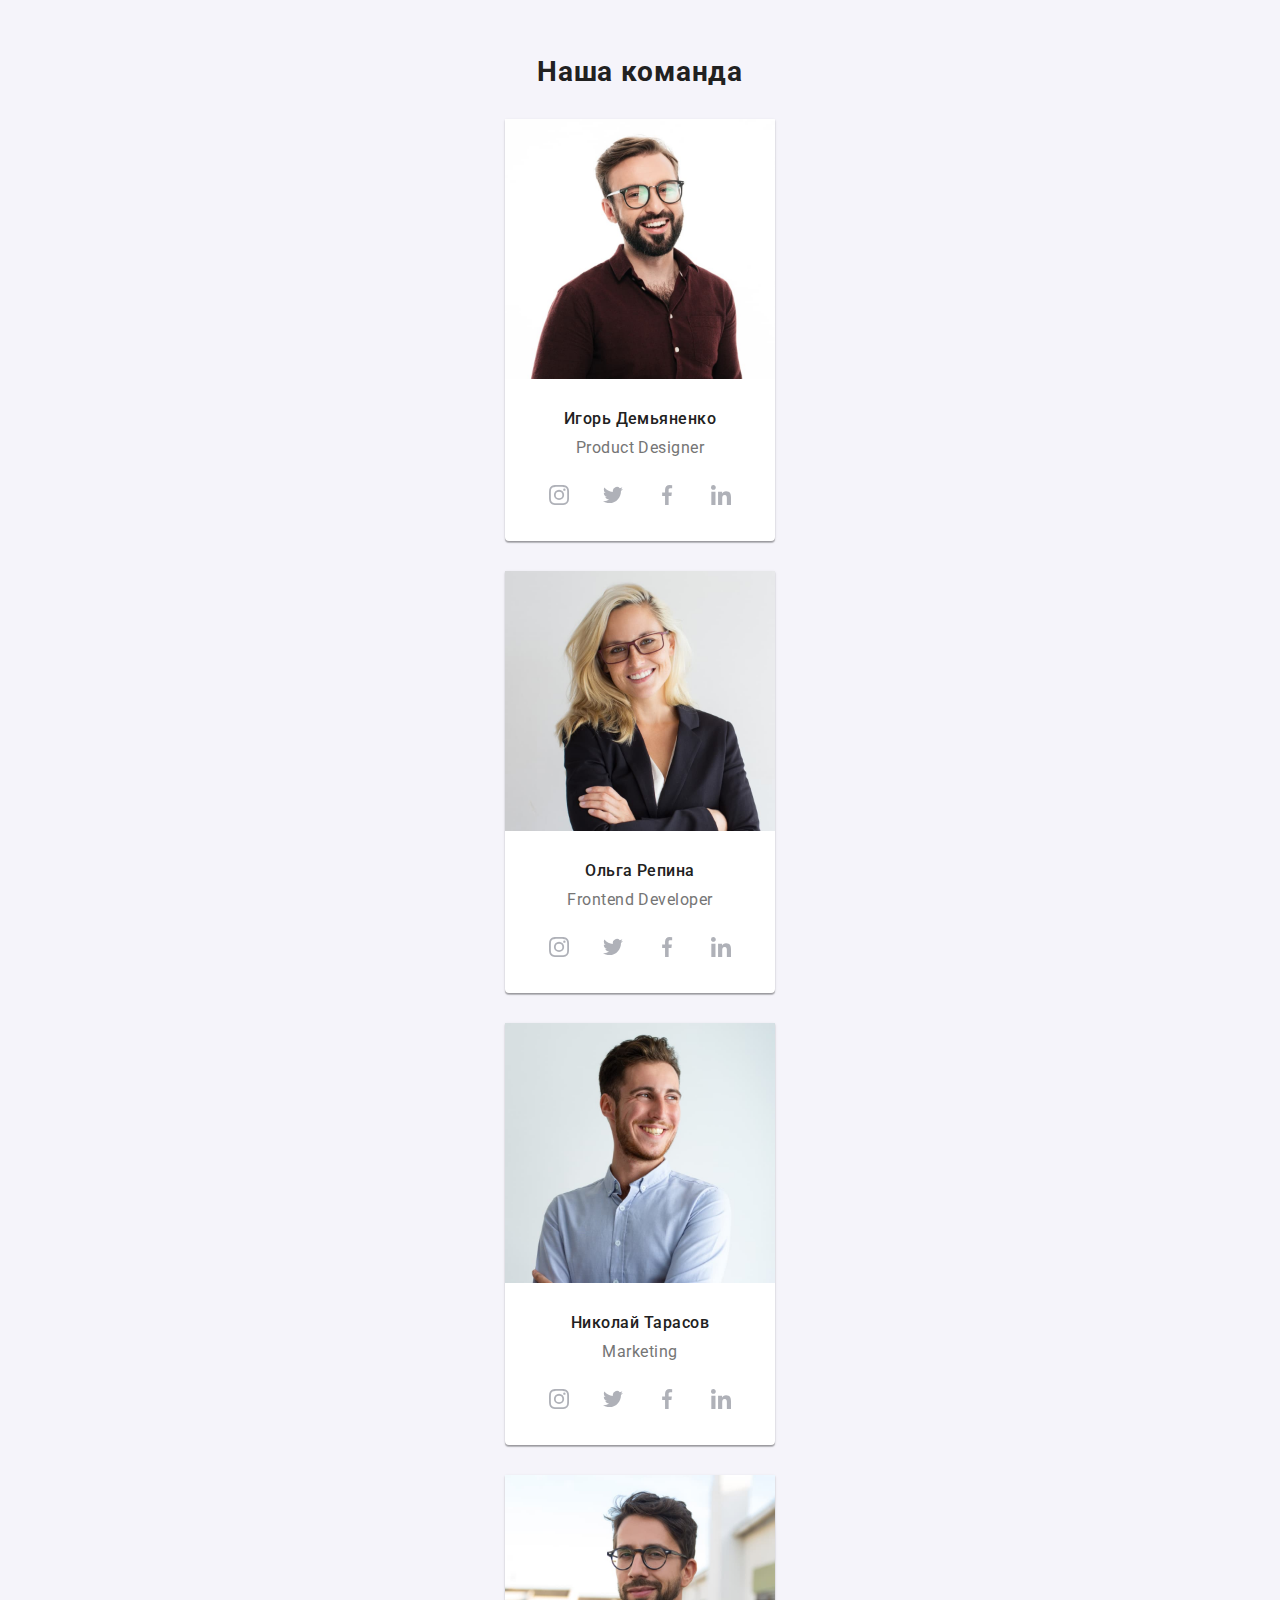
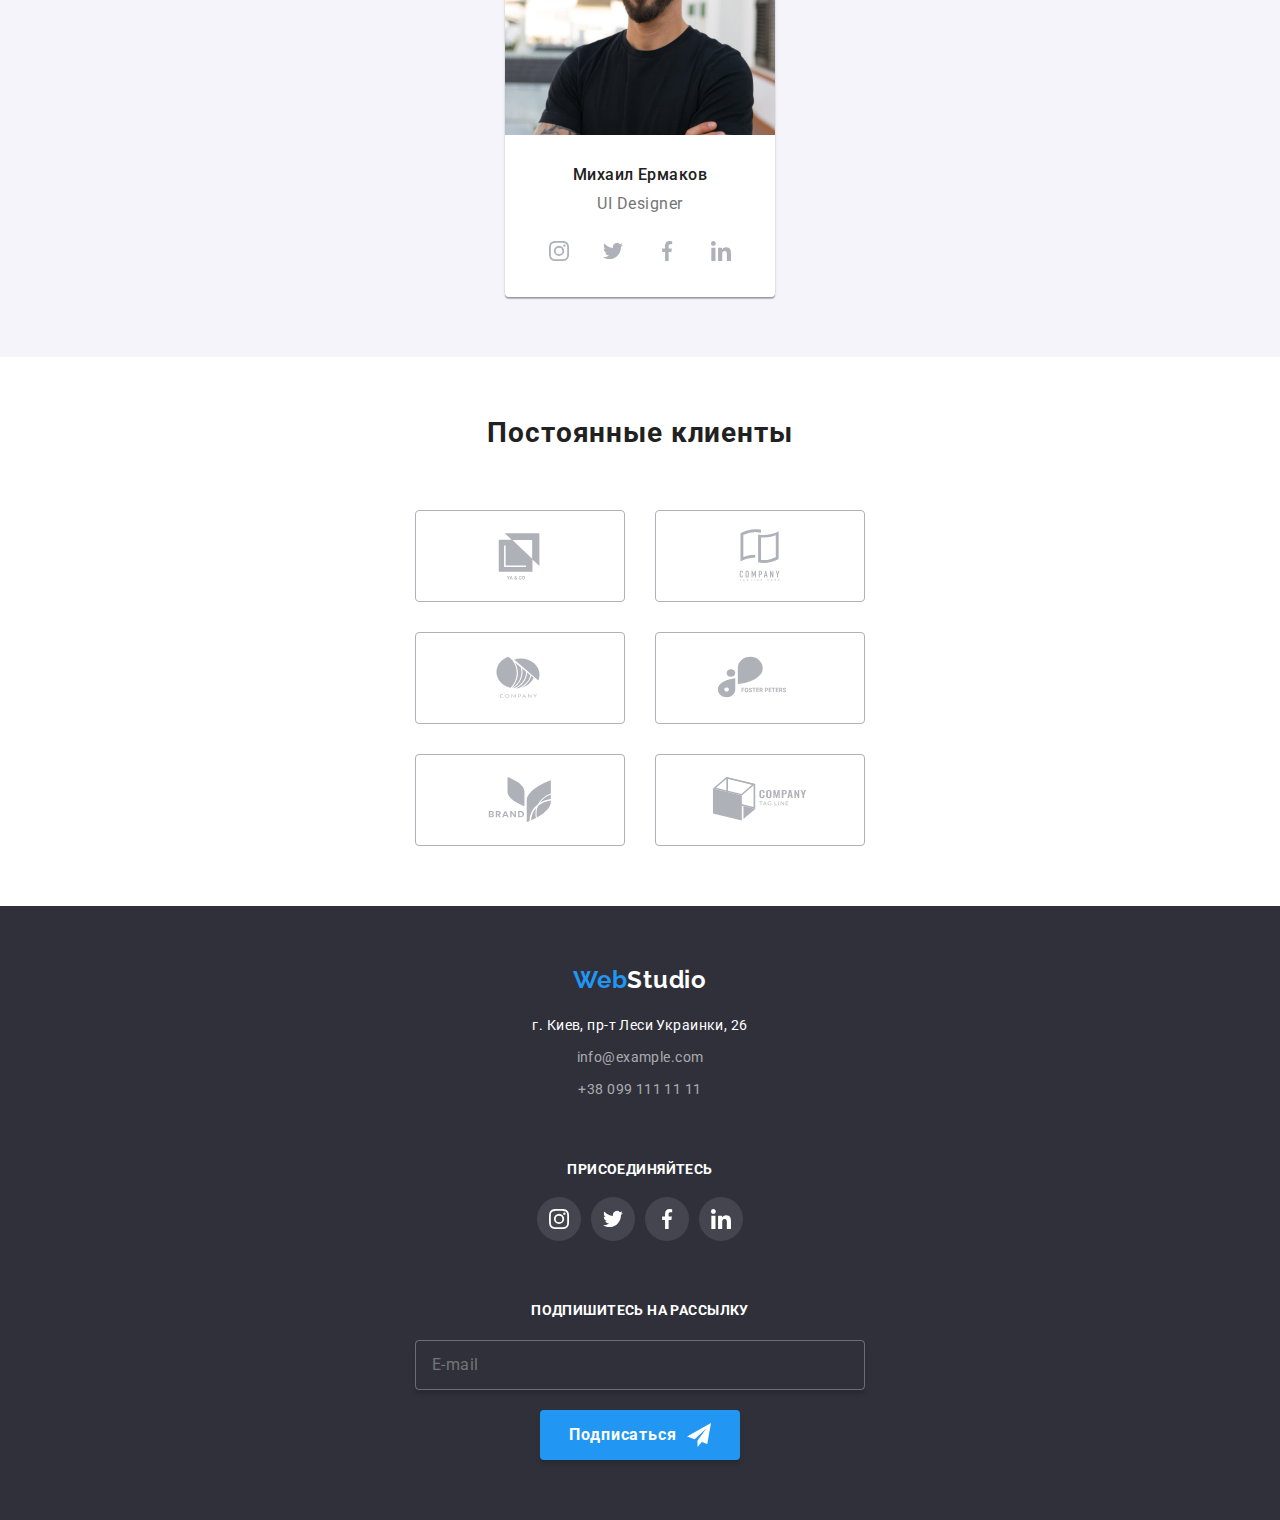
==== commit 893cb434: "Мобильная версия без графики" ====
--- a/index.html
+++ b/index.html
@@ -123,7 +123,7 @@
     </header>
     <!-- Секция-заголовок (hero) -->
     <main>
-      <section class="hero-box">
+      <section class="hero-box section">
         <div class="container">
           <h1 class="hero-box__title">
             Эффективные решения для вашего бизнеса
@@ -134,7 +134,7 @@
         </div>
       </section>
       <!-- Особенности -->
-      <section class="features-box">
+      <section class="features-box section">
         <div class="container">
           <!-- Нужно скрыть через CSS -->
           <h2 class="features-box__title features-box__title--visually-hidden">
@@ -219,7 +219,7 @@
         </div>
       </section>
       <!-- Наша команда -->
-      <section class="team-box">
+      <section class="team-box section">
         <div class="container">
           <h2 class="team-box__title">Наша команда</h2>
           <ul class="team-list">
@@ -558,7 +558,7 @@
       </section>
     </main>
     <!-- Модальное окно -->
-    <div class="backdrop is-hidden" data-modal>
+    <div class="container backdrop is-hidden" data-modal>
       <div class="modal">
         <button class="modal__close-button" data-modal-close>
           <svg width="18px" height="18px" class="modal__button-icon">
@@ -629,7 +629,7 @@
       </div>
     </div>
     <!-- Подвал -->
-    <footer class="footer-box">
+    <footer class="footer-box section">
       <div class="container footer-content">
         <div>
           <a href="" class="logo">
--- a/css/main.min.css
+++ b/css/main.min.css
@@ -1,2 +1,2 @@
-body{font-family:"Roboto",sans-serif;color:#212121;background-color:#fff}ul{list-style:none;margin:0;padding:0}nav{display:inline-block}h1,h2,h3{margin:0}p{margin:0}img{display:block;max-width:100%;height:auto}a{text-decoration:none}button{display:-webkit-inline-box;display:-ms-inline-flexbox;display:inline-flex;border:0;padding:0}input{outline:none}textarea{outline:none;resize:none}.container{max-width:480px;margin-left:auto;margin-right:auto;padding-left:15px;padding-right:15px}.section{padding-top:60px;padding-bottom:60px}.logo{font-family:"Raleway";font-weight:700;font-size:24px;line-height:1.16;letter-spacing:0.03em;color:#2196f3}.logo__word{font-family:"Raleway";font-weight:700;font-size:24px;line-height:1.16;letter-spacing:0.03em;color:#2196f3}.logo__word--header{color:#000}.logo__word--footer{color:#fff}.page-header{padding-top:10px;padding-bottom:10px}.page-header .container{display:-webkit-box;display:-ms-flexbox;display:flex;-webkit-box-pack:justify;-ms-flex-pack:justify;justify-content:space-between;-webkit-box-align:center;-ms-flex-align:center;align-items:center}.nav-list{display:none}.contact-list{display:none}.burger-button{background-color:transparent}.burger-button:hover,.burger-button:focus{color:#2196f3}.burger-button__icon{fill:currentColor}.mobile-menu{position:absolute;display:none;-webkit-box-orient:vertical;-webkit-box-direction:normal;-ms-flex-direction:column;flex-direction:column;-webkit-box-pack:justify;-ms-flex-pack:justify;justify-content:space-between;top:0;left:0;width:100%;height:100%;padding:48px 40px;background-color:#fff}.mobile-menu.is-open{display:-webkit-box;display:-ms-flexbox;display:flex}.menu-close-button{position:absolute;top:10px;right:15px;background-color:transparent}.menu-close-button:hover,.menu-close-button:focus{color:#2196f3}.menu-close-button__icon{fill:currentColor}.mobile-menu__item:not(:last-child){margin-bottom:32px}.mobile-menu__link{font-family:"Roboto";font-weight:500;font-size:40px;line-height:1.17;letter-spacing:0.02em;color:#212121}.mobile-menu__link:hover,.mobile-menu__link:focus{color:#2196f3}.mobile-menu-contacts{margin-bottom:64px}.mobile-menu-contacts__item:not(:last-child){margin-bottom:32px}.mobile-menu-tel__link{font-family:#212121;font-style:normal;font-weight:500;font-size:34px;line-height:1.17;letter-spacing:0.02em;color:#2196f3}.mobile-menu-mail__link{font-family:#212121;font-style:normal;font-weight:500;font-size:24px;line-height:1.16;letter-spacing:0.02em;color:#757575}.mobile-menu-networks{display:-webkit-box;display:-ms-flexbox;display:flex}.mobile-menu-networks__item:not(:last-child){margin-right:10px}.mobile-menu-networks__item:not(:last-child)::after{content:"";width:0;height:100%;border:1px solid rgba(33,33,33,0.2);margin-left:10px}.mobile-menu-networks__link{font-family:#212121;font-style:normal;font-weight:500;font-size:18px;line-height:1.22;letter-spacing:0.02em;color:#2196f3}.hero-box{width:480px;height:400px;background-color:#2f303a;text-align:center;margin-right:auto;margin-left:auto;padding:118px 60px;background-image:-webkit-gradient(linear, left top, left bottom, from(rgba(47,48,58,0.4)), to(rgba(47,48,58,0.4))),url(/images/mobile/mobile-hero.jpg);background-image:linear-gradient(rgba(47,48,58,0.4), rgba(47,48,58,0.4)),url(/images/mobile/mobile-hero.jpg);background-size:480px 400px}@media screen and (min-device-pixel-ratio: 2), screen and (-webkit-min-device-pixel-ratio: 2), screen and (min-resolution: 192dpi), screen and (min-resolution: 2dppx){.hero-box{background-image:-webkit-gradient(linear, left top, left bottom, from(rgba(47,48,58,0.4)), to(rgba(47,48,58,0.4))),url(/images/mobile/mobile-hero@2x.jpg);background-image:linear-gradient(rgba(47,48,58,0.4), rgba(47,48,58,0.4)),url(/images/mobile/mobile-hero@2x.jpg)}}.hero-box__title{max-width:360px;font-weight:900;font-size:26px;line-height:1.62;letter-spacing:0.06em;text-transform:uppercase;color:#fff}.order-button{font-weight:700;font-size:16px;line-height:1.87;letter-spacing:0.06em;background-color:#2196f3;color:#fff;cursor:pointer;min-width:200px;margin-top:30px;border-radius:4px;padding:10px 32px;-webkit-transition:background-color 250ms cubic-bezier(0.4, 0, 0.2, 1);transition:background-color 250ms cubic-bezier(0.4, 0, 0.2, 1)}.order-button:hover,.order-button:focus{background-color:#188ce8}
+body{font-family:"Roboto",sans-serif;color:#212121;background-color:#fff}ul{list-style:none;margin:0;padding:0}nav{display:inline-block}h1,h2,h3{margin:0}p{margin:0}img{display:block;max-width:100%;height:auto}a{text-decoration:none}button{display:-webkit-inline-box;display:-ms-inline-flexbox;display:inline-flex;border:0;padding:0}input{outline:none}textarea{outline:none;resize:none}.container{max-width:480px;margin-left:auto;margin-right:auto;padding-left:15px;padding-right:15px}.section{padding-top:60px;padding-bottom:60px}address{font-style:normal}.logo{font-family:"Raleway";font-weight:700;font-size:24px;line-height:1.16;letter-spacing:0.03em;color:#2196f3}.logo__word{font-family:"Raleway";font-weight:700;font-size:24px;line-height:1.16;letter-spacing:0.03em;color:#2196f3}.logo__word--header{color:#000}.logo__word--footer{color:#fff}.page-header{padding-top:10px;padding-bottom:10px;border-bottom:1px solid #ececec}.page-header .container{display:-webkit-box;display:-ms-flexbox;display:flex;-webkit-box-pack:justify;-ms-flex-pack:justify;justify-content:space-between;-webkit-box-align:center;-ms-flex-align:center;align-items:center}.nav-list{display:none}.contact-list{display:none}.burger-button{background-color:transparent}.burger-button:hover,.burger-button:focus{color:#2196f3}.burger-button__icon{fill:currentColor}.mobile-menu{position:absolute;display:none;-webkit-box-orient:vertical;-webkit-box-direction:normal;-ms-flex-direction:column;flex-direction:column;-webkit-box-pack:justify;-ms-flex-pack:justify;justify-content:space-between;top:0;left:0;width:100%;height:100%;padding:48px 40px;background-color:#fff}.mobile-menu.is-open{display:-webkit-box;display:-ms-flexbox;display:flex}.menu-close-button{position:absolute;top:10px;right:15px;background-color:transparent}.menu-close-button:hover,.menu-close-button:focus{color:#2196f3}.menu-close-button__icon{fill:currentColor}.mobile-menu__item:not(:last-child){margin-bottom:32px}.mobile-menu__link{font-family:"Roboto";font-weight:500;font-size:40px;line-height:1.17;letter-spacing:0.02em;color:#212121}.mobile-menu__link:hover,.mobile-menu__link:focus{color:#2196f3}.mobile-menu-contacts{margin-bottom:64px}.mobile-menu-contacts__item:not(:last-child){margin-bottom:32px}.mobile-menu-tel__link{font-family:#212121;font-style:normal;font-weight:500;font-size:34px;line-height:1.17;letter-spacing:0.02em;color:#2196f3}.mobile-menu-mail__link{font-family:#212121;font-style:normal;font-weight:500;font-size:24px;line-height:1.16;letter-spacing:0.02em;color:#757575}.mobile-menu-networks{display:-webkit-box;display:-ms-flexbox;display:flex}.mobile-menu-networks__item:not(:last-child){margin-right:10px}.mobile-menu-networks__item:not(:last-child)::after{content:"";width:0;height:100%;border:1px solid rgba(33,33,33,0.2);margin-left:10px}.mobile-menu-networks__link{font-family:#212121;font-style:normal;font-weight:500;font-size:18px;line-height:1.22;letter-spacing:0.02em;color:#2196f3}.hero-box{max-width:480px;height:auto;background-color:#2f303a;text-align:center;margin-right:auto;margin-left:auto;padding:118px 60px;background-image:-webkit-gradient(linear, left top, left bottom, from(rgba(47,48,58,0.4)), to(rgba(47,48,58,0.4))),url(/images/mobile/mobile-hero.jpg);background-image:linear-gradient(rgba(47,48,58,0.4), rgba(47,48,58,0.4)),url(/images/mobile/mobile-hero.jpg);background-size:cover}@media screen and (min-device-pixel-ratio: 2), screen and (-webkit-min-device-pixel-ratio: 2), screen and (min-resolution: 192dpi), screen and (min-resolution: 2dppx){.hero-box{background-image:-webkit-gradient(linear, left top, left bottom, from(rgba(47,48,58,0.4)), to(rgba(47,48,58,0.4))),url(/images/mobile/mobile-hero@2x.jpg);background-image:linear-gradient(rgba(47,48,58,0.4), rgba(47,48,58,0.4)),url(/images/mobile/mobile-hero@2x.jpg)}}.hero-box__title{max-width:360px;font-weight:900;font-size:26px;line-height:1.62;letter-spacing:0.06em;text-transform:uppercase;color:#fff}.order-button{font-weight:700;font-size:16px;line-height:1.87;letter-spacing:0.06em;background-color:#2196f3;color:#fff;cursor:pointer;min-width:200px;border-radius:4px;margin-top:auto;padding:10px 32px;-webkit-transition:background-color 250ms cubic-bezier(0.4, 0, 0.2, 1);transition:background-color 250ms cubic-bezier(0.4, 0, 0.2, 1)}.order-button:hover,.order-button:focus{background-color:#188ce8}.features-box__title--visually-hidden{position:absolute;clip:rect(0 0 0 0);width:1px;height:1px;margin:-1px}.features-list__item:not(:last-child){margin-bottom:30px}.features-list__picture{text-align:center;padding:25px 0;background-color:#f5f4fa}.features-list__title{font-weight:700;font-size:14px;line-height:1.14;text-align:center;letter-spacing:0.03em;text-transform:uppercase;margin-top:30px}.features-list__text{font-size:14px;line-height:1.71;letter-spacing:0.03em;color:#757575;margin-top:10px}.activities-box{display:none}.team-box{background-color:#f5f4fa}.team-box__title{font-weight:700;font-size:28px;line-height:1.17;letter-spacing:0.03em;text-align:center}.team-list{margin-top:30px}.team-list__item{margin-left:auto;margin-right:auto;background-color:#fff;max-width:270px;text-align:center;border-radius:0px 0px 4px 4px;-webkit-box-shadow:0px 1px 3px rgba(0,0,0,0.12),0px 1px 1px rgba(0,0,0,0.14),0px 2px 1px rgba(0,0,0,0.2);box-shadow:0px 1px 3px rgba(0,0,0,0.12),0px 1px 1px rgba(0,0,0,0.14),0px 2px 1px rgba(0,0,0,0.2)}.team-list__item:not(:last-child){margin-bottom:30px}.team-list__description{padding-top:30px;padding-bottom:24px}.team-list__member-name{font-weight:500;font-size:16px;line-height:1.19;letter-spacing:0.03em}.team-list__member-position{font-size:16px;line-height:1.19;letter-spacing:0.03em;color:#757575;margin-top:10px;margin-bottom:16px}.social-networks-list{display:-webkit-box;display:-ms-flexbox;display:flex;-webkit-box-pack:center;-ms-flex-pack:center;justify-content:center}.social-networks-list__item:not(:last-child){margin-right:10px}.social-networks-list__link{display:-webkit-box;display:-ms-flexbox;display:flex;-webkit-box-pack:center;-ms-flex-pack:center;justify-content:center;-webkit-box-align:center;-ms-flex-align:center;align-items:center;width:44px;height:44px;border-radius:50%;-webkit-transition:color 250ms cubic-bezier(0.4, 0, 0.2, 1),background-color 250ms cubic-bezier(0.4, 0, 0.2, 1);transition:color 250ms cubic-bezier(0.4, 0, 0.2, 1),background-color 250ms cubic-bezier(0.4, 0, 0.2, 1)}.social-networks-list__link:hover,.social-networks-list__link:focus{color:white;background-color:#2196f3}.social-networks-list__link--light{color:#afb1b8}.social-networks-list__link--dark{color:#ffffff;background-image:-webkit-gradient(linear, left top, left bottom, from(rgba(255,255,255,0.1)), to(rgba(255,255,255,0.1)));background-image:linear-gradient(rgba(255,255,255,0.1), rgba(255,255,255,0.1))}.social-networks-list__icon{fill:currentColor}.clients-box__title{font-weight:700;font-size:28px;line-height:1.17;text-align:center;letter-spacing:0.03em}.clients-list{display:-webkit-box;display:-ms-flexbox;display:flex;-webkit-box-pack:center;-ms-flex-pack:center;justify-content:center;-ms-flex-wrap:wrap;flex-wrap:wrap;margin-top:30px;margin-left:-30px}.clients-list__item{-ms-flex-preferred-size:calc(100% / 2 - 30px);flex-basis:calc(100% / 2 - 30px);margin-top:30px;margin-left:30px}.clients-list__link{display:-webkit-box;display:-ms-flexbox;display:flex;-webkit-box-pack:center;-ms-flex-pack:center;justify-content:center;-webkit-box-align:center;-ms-flex-align:center;align-items:center;width:210px;height:92px;border:1px solid #afb1b8;border-radius:4px;color:#afb1b8;-webkit-transition:color 250ms cubic-bezier(0.4, 0, 0.2, 1),border-color 250ms cubic-bezier(0.4, 0, 0.2, 1);transition:color 250ms cubic-bezier(0.4, 0, 0.2, 1),border-color 250ms cubic-bezier(0.4, 0, 0.2, 1)}.clients-list__link:hover,.clients-list__link:focus{color:#2196f3;border-color:#2196f3}.clients-list__icon{fill:currentColor}.footer-box{background-color:#2f303a}.footer-content{text-align:center}.adress-section{font-size:14px;line-height:1.71;letter-spacing:0.03em;color:#fff;margin-top:20px}.adress-list{margin-top:8px}.adress-list__item:not(:last-child){margin-bottom:8px}.adress-list__link{font-size:14px;line-height:1.71;letter-spacing:0.03em;color:rgba(255,255,255,0.6);-webkit-transition:color 250ms cubic-bezier(0.4, 0, 0.2, 1);transition:color 250ms cubic-bezier(0.4, 0, 0.2, 1)}.adress-list__link:hover,.adress-list__link:focus{color:#2196f3}.join-box{margin-top:60px}.join-box__word{font-weight:700;font-size:14px;line-height:1.14;letter-spacing:0.03em;text-transform:uppercase;color:#ffffff;margin-bottom:20px}.subscribe-form{margin-top:60px}.subscribe-form__label{font-weight:700;font-size:14px;line-height:1.14;letter-spacing:0.03em;text-transform:uppercase;color:#ffffff}.subscribe-form__input-box{margin-top:20px}.subscribe-form__input-item{display:block;width:100%;min-height:50px;padding-left:16px;background-color:transparent;border:1px solid rgba(255,255,255,0.3);-webkit-box-shadow:0px 4px 4px rgba(0,0,0,0.15);box-shadow:0px 4px 4px rgba(0,0,0,0.15);border-radius:4px;font-size:16px;line-height:1.25;letter-spacing:0.03em;color:rgba(255,255,255,0.6)}.subscribe-form__button{display:-webkit-box;display:-ms-flexbox;display:flex;-webkit-box-pack:center;-ms-flex-pack:center;justify-content:center;-webkit-box-align:center;-ms-flex-align:center;align-items:center;min-width:200px;height:50px;padding:10px 29px;margin-top:20px;margin-left:auto;margin-right:auto;background-color:#2196f3;-webkit-box-shadow:0px 4px 4px rgba(0,0,0,0.15);box-shadow:0px 4px 4px rgba(0,0,0,0.15);border-radius:4px;font-weight:700;font-size:16px;line-height:1.87;letter-spacing:0.06em;color:#ffffff;-webkit-transition:background-color 250ms cubic-bezier(0.4, 0, 0.2, 1);transition:background-color 250ms cubic-bezier(0.4, 0, 0.2, 1)}.subscribe-form__button:hover,.subscribe-form__button:focus{background-color:#188ce8}.subscribe-form__icon{margin-left:10px}.backdrop{position:fixed;top:0;left:0;bottom:0;right:0;background-color:rgba(0,0,0,0.2);-webkit-transition:opacity 250ms cubic-bezier(0.4, 0, 0.2, 1);transition:opacity 250ms cubic-bezier(0.4, 0, 0.2, 1)}.backdrop.is-hidden{opacity:0;pointer-events:none}.backdrop.is-hidden .modal{-webkit-transform:translate(-50%, -50%) scale(0.5);transform:translate(-50%, -50%) scale(0.5)}.modal{position:relative;top:50%;left:50%;-webkit-transform:translate(-50%, -50%) scale(1);transform:translate(-50%, -50%) scale(1);width:100%;padding:40px;background-color:#fff;-webkit-transition:-webkit-transform 250ms cubic-bezier(0.4, 0, 0.2, 1);transition:-webkit-transform 250ms cubic-bezier(0.4, 0, 0.2, 1);transition:transform 250ms cubic-bezier(0.4, 0, 0.2, 1);transition:transform 250ms cubic-bezier(0.4, 0, 0.2, 1), -webkit-transform 250ms cubic-bezier(0.4, 0, 0.2, 1)}.modal__close-button{position:absolute;top:8px;right:8px;display:-webkit-box;display:-ms-flexbox;display:flex;-webkit-box-pack:center;-ms-flex-pack:center;justify-content:center;-webkit-box-align:center;-ms-flex-align:center;align-items:center;width:30px;height:30px;border:1px solid rgba(0,0,0,0.1);border-radius:50%;background-color:#fff;cursor:pointer;-webkit-transition:color 250ms cubic-bezier(0.4, 0, 0.2, 1);transition:color 250ms cubic-bezier(0.4, 0, 0.2, 1)}.modal__close-button:hover{color:#2196f3}.modal__button-icon{fill:currentColor}.modal__title{font-weight:700;font-size:20px;line-height:1.15;text-align:center;letter-spacing:0.03em;margin-bottom:12px}.form-label{display:block;margin-bottom:10px}.form-label__name{display:block;font-size:12px;line-height:1.17;letter-spacing:0.01em;color:#757575;margin-bottom:4px}.form-label__input-box{display:block;position:relative}.form-label__input-item{display:block;width:100%;padding-left:42px;padding-top:12px;padding-bottom:12px;border:1px solid rgba(33,33,33,0.2);border-radius:4px;cursor:pointer;-webkit-transition:border-color 250ms cubic-bezier(0.4, 0, 0.2, 1);transition:border-color 250ms cubic-bezier(0.4, 0, 0.2, 1)}.form-label__input-item:focus{border-color:#2196f3}.form-label__input-icon{position:absolute;top:50%;left:12px;-webkit-transform:translateY(-50%);transform:translateY(-50%);fill:currentColor;-webkit-transition:color 250ms cubic-bezier(0.4, 0, 0.2, 1);transition:color 250ms cubic-bezier(0.4, 0, 0.2, 1)}.form-label__input-item:focus+.form-label__input-icon{color:#2196f3}.form-label__textarea-item{display:block;width:100%;min-height:120px;padding:16px 12px;border:1px solid rgba(33,33,33,0.2);border-radius:4px;cursor:pointer;-webkit-transition:border-color 250ms cubic-bezier(0.4, 0, 0.2, 1);transition:border-color 250ms cubic-bezier(0.4, 0, 0.2, 1)}.form-label__textarea-item::-webkit-input-placeholder{font-size:12px;line-height:1.17;letter-spacing:0.01em;color:rgba(117,117,117,0.5)}.form-label__textarea-item:-ms-input-placeholder{font-size:12px;line-height:1.17;letter-spacing:0.01em;color:rgba(117,117,117,0.5)}.form-label__textarea-item::-ms-input-placeholder{font-size:12px;line-height:1.17;letter-spacing:0.01em;color:rgba(117,117,117,0.5)}.form-label__textarea-item::placeholder{font-size:12px;line-height:1.17;letter-spacing:0.01em;color:rgba(117,117,117,0.5)}.form-label__textarea-item:focus{border-color:#2196f3}.form-check{display:-webkit-box;display:-ms-flexbox;display:flex;-webkit-box-pack:center;-ms-flex-pack:center;justify-content:center;-webkit-box-align:center;-ms-flex-align:center;align-items:center;margin-top:20px}.form-check__input-item{-webkit-appearance:none;-moz-appearance:none;appearance:none;position:absolute}.form-check__input-icon{display:block;border:2px solid #212121;border-radius:2px;-webkit-transition:background-color 250ms cubic-bezier(0.4, 0, 0.2, 1),border-color 250ms cubic-bezier(0.4, 0, 0.2, 1);transition:background-color 250ms cubic-bezier(0.4, 0, 0.2, 1),border-color 250ms cubic-bezier(0.4, 0, 0.2, 1)}.form-check__input-item:checked+.form-check__input-icon{background-color:#2196f3;border-color:#2196f3}.form-check__text{display:block;margin-left:8px;font-size:12px;line-height:1.17;letter-spacing:0.03em;color:#757575}.form-check__link{font-style:normal;font-weight:normal;font-size:12px;line-height:1.17;letter-spacing:0.03em;text-decoration:underline;color:#2196f3}.form-button{display:block;margin-top:30px;margin-left:auto;margin-right:auto;min-width:200px;min-height:50px;background-color:#2196f3;font-weight:700;font-size:16px;line-height:1.87;-webkit-box-align:center;-ms-flex-align:center;align-items:center;text-align:center;letter-spacing:0.06em;color:#ffffff;-webkit-box-shadow:0px 4px 4px rgba(0,0,0,0.15);box-shadow:0px 4px 4px rgba(0,0,0,0.15);border-radius:4px;cursor:pointer;-webkit-transition:background-color 250ms cubic-bezier(0.4, 0, 0.2, 1);transition:background-color 250ms cubic-bezier(0.4, 0, 0.2, 1)}.form-button:hover,.form-button:focus{background-color:#188ce8}.portfolio-title{font-weight:700;font-size:36px;line-height:1.16;letter-spacing:0.03em;text-align:center}.portfolio-title--visually-hidden{position:absolute;clip:rect(0 0 0 0);width:1px;height:1px;margin:-1px}.filters-list{display:-webkit-box;display:-ms-flexbox;display:flex;-ms-flex-wrap:wrap;flex-wrap:wrap;margin-top:-15px;margin-bottom:40px}.filters-list__item{margin-top:15px}.filters-list__item:not(:last-child){margin-right:8px}.filter-button{font-family:"Roboto";font-weight:500;font-size:16px;line-height:1.62;letter-spacing:0.03em;background-color:#f5f4fa;border-radius:4px;padding:6px 22px;-webkit-transition:background-color 250ms cubic-bezier(0.4, 0, 0.2, 1),color 250ms cubic-bezier(0.4, 0, 0.2, 1),-webkit-box-shadow 250ms cubic-bezier(0.4, 0, 0.2, 1);transition:background-color 250ms cubic-bezier(0.4, 0, 0.2, 1),color 250ms cubic-bezier(0.4, 0, 0.2, 1),-webkit-box-shadow 250ms cubic-bezier(0.4, 0, 0.2, 1);transition:background-color 250ms cubic-bezier(0.4, 0, 0.2, 1),color 250ms cubic-bezier(0.4, 0, 0.2, 1),box-shadow 250ms cubic-bezier(0.4, 0, 0.2, 1);transition:background-color 250ms cubic-bezier(0.4, 0, 0.2, 1),color 250ms cubic-bezier(0.4, 0, 0.2, 1),box-shadow 250ms cubic-bezier(0.4, 0, 0.2, 1),-webkit-box-shadow 250ms cubic-bezier(0.4, 0, 0.2, 1)}.filter-button:hover,.filter-button:focus{background-color:#2196f3;color:#fff;cursor:pointer;-webkit-box-shadow:0px 3px 1px rgba(0,0,0,0.1),0px 1px 2px rgba(0,0,0,0.08),0px 2px 2px rgba(0,0,0,0.12);box-shadow:0px 3px 1px rgba(0,0,0,0.1),0px 1px 2px rgba(0,0,0,0.08),0px 2px 2px rgba(0,0,0,0.12)}.projects-list__item:not(:last-child){margin-bottom:30px}.project-card{display:block;-webkit-transition:-webkit-box-shadow 250ms cubic-bezier(0.4, 0, 0.2, 1);transition:-webkit-box-shadow 250ms cubic-bezier(0.4, 0, 0.2, 1);transition:box-shadow 250ms cubic-bezier(0.4, 0, 0.2, 1);transition:box-shadow 250ms cubic-bezier(0.4, 0, 0.2, 1), -webkit-box-shadow 250ms cubic-bezier(0.4, 0, 0.2, 1)}.project-card:hover,.project-card:focus{-webkit-box-shadow:0px 1px 1px rgba(0,0,0,0.12),0px 4px 4px rgba(0,0,0,0.06),1px 4px 6px rgba(0,0,0,0.16);box-shadow:0px 1px 1px rgba(0,0,0,0.12),0px 4px 4px rgba(0,0,0,0.06),1px 4px 6px rgba(0,0,0,0.16)}.project-card__content{position:relative;overflow:hidden}.project-card__picture{width:100%;height:auto}.project-card__overlay{position:absolute;top:0;left:0;display:block;padding:77px 24px;width:100%;height:100%;font-size:18px;line-height:1.56;letter-spacing:0.03em;color:#ffffff;background-color:rgba(33,150,243,0.9);-webkit-transform:translateY(100%);transform:translateY(100%);-webkit-transition:-webkit-transform 250ms cubic-bezier(0.4, 0, 0.2, 1);transition:-webkit-transform 250ms cubic-bezier(0.4, 0, 0.2, 1);transition:transform 250ms cubic-bezier(0.4, 0, 0.2, 1);transition:transform 250ms cubic-bezier(0.4, 0, 0.2, 1), -webkit-transform 250ms cubic-bezier(0.4, 0, 0.2, 1)}.project-card:hover .project-card__overlay,.project-card:focus .project-card__overlay{-webkit-transform:translateY(0);transform:translateY(0)}.project-card__text{border-left:1px solid #eeeeee;border-bottom:1px solid #eeeeee;border-right:1px solid #eeeeee;padding:20px 24px}.project-card__name{font-weight:700;font-size:18px;line-height:2;letter-spacing:0.06em;color:#212121}.project-card__category{font-size:16px;line-height:1.87;letter-spacing:0.03em;color:#757575;margin-top:4px}
 /*# sourceMappingURL=main.min.css.map */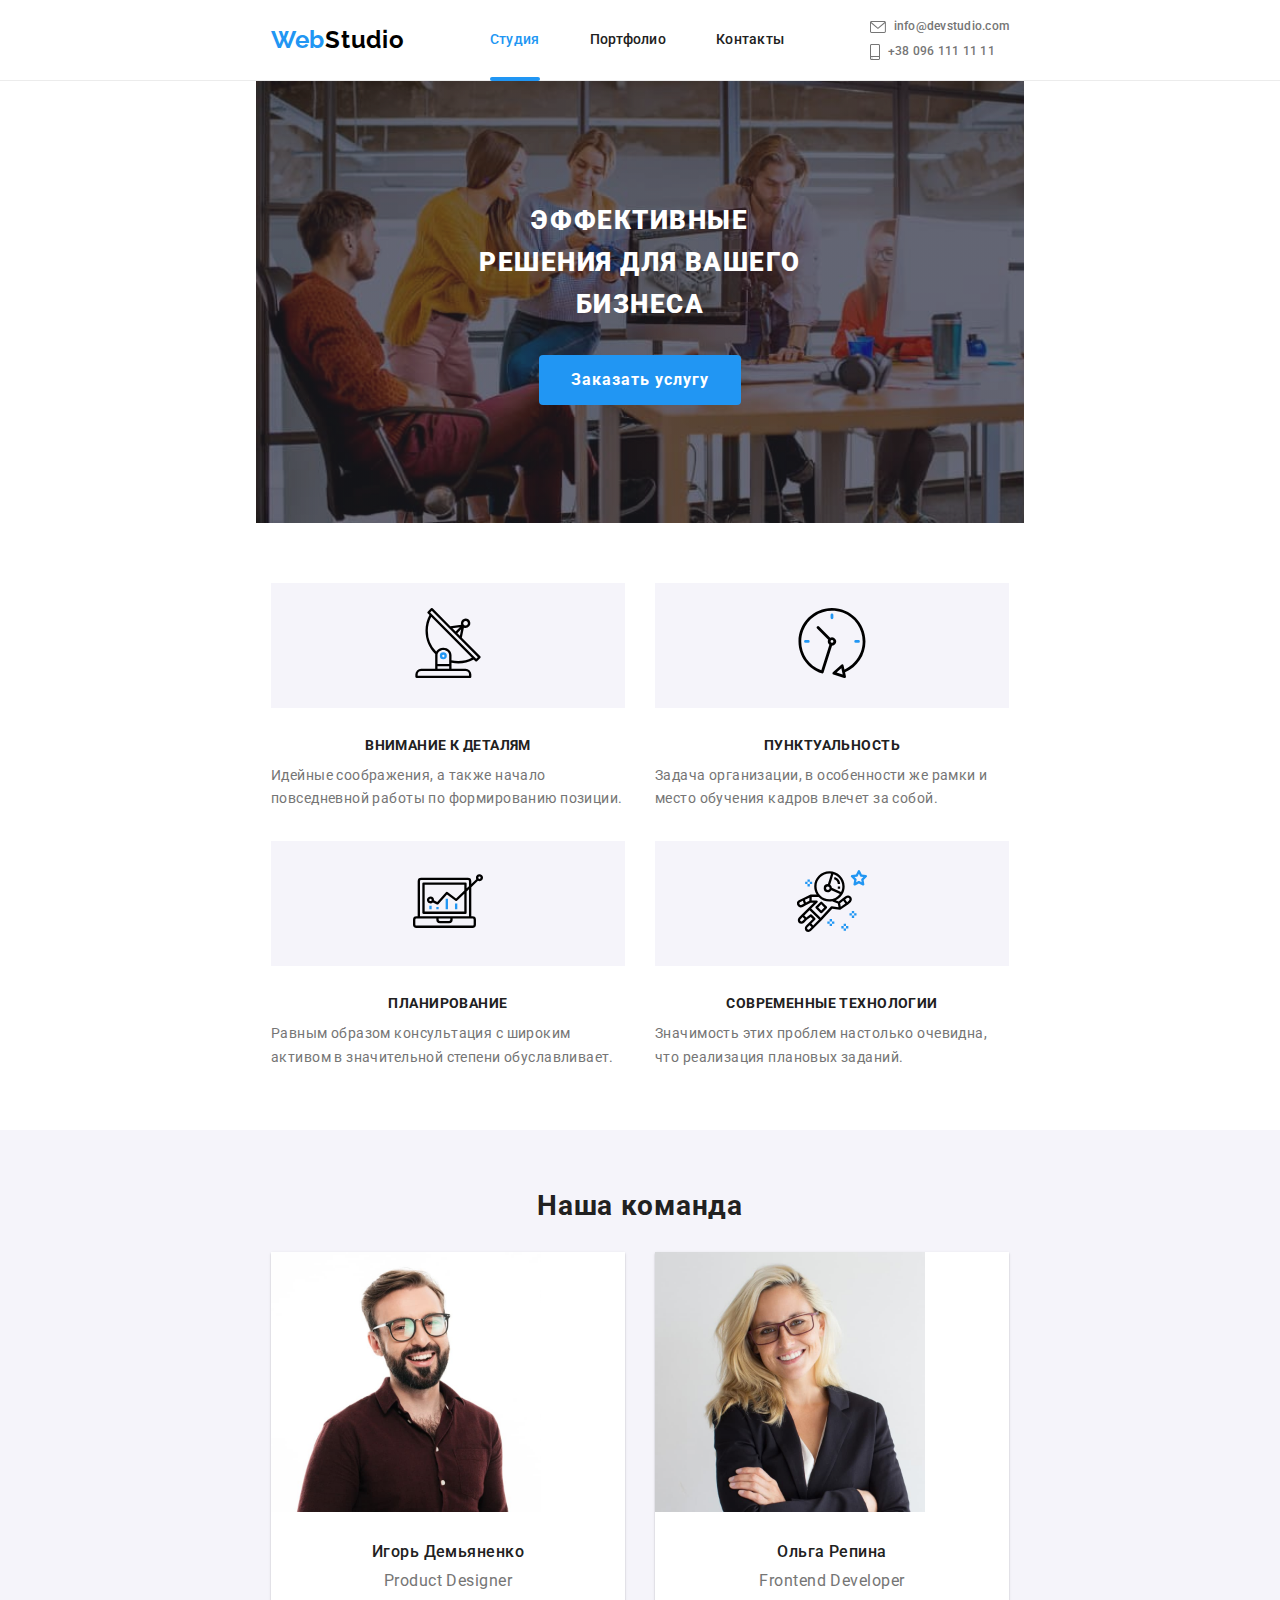
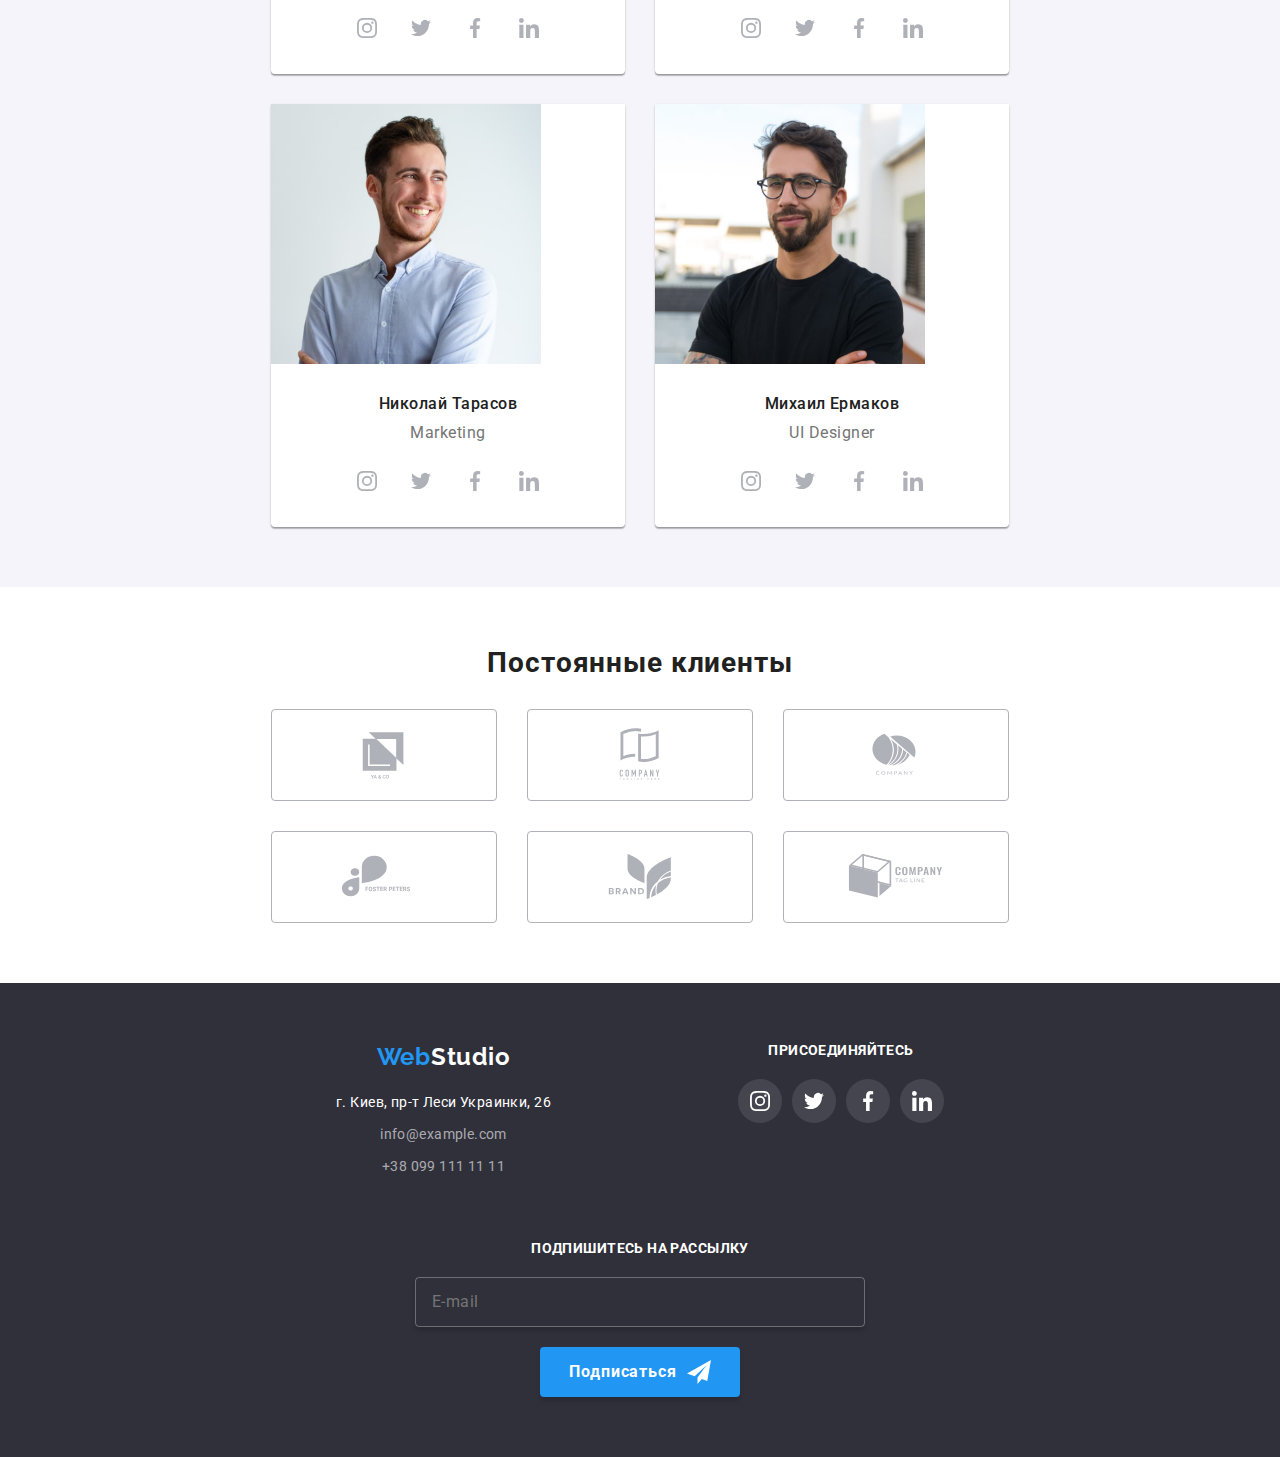
==== commit bd7732a4: "Почти таблетка" ====
--- a/index.html
+++ b/index.html
@@ -39,6 +39,7 @@
               <a href="" class="nav-list__link">Контакты</a>
             </li>
           </ul>
+          <!-- Мобильное меню -->
           <div class="mobile-menu" data-menu>
             <button type="button" class="menu-close-button" data-menu-close>
               <svg class="menu-close-button__icon" width="40px" height="40px">
@@ -631,7 +632,7 @@
     <!-- Подвал -->
     <footer class="footer-box section">
       <div class="container footer-content">
-        <div>
+        <div class="footer-contacts">
           <a href="" class="logo">
             Web<span class="logo__word logo__word--footer">Studio</span></a
           >
--- a/css/main.min.css
+++ b/css/main.min.css
@@ -1,2 +1,2 @@
-body{font-family:"Roboto",sans-serif;color:#212121;background-color:#fff}ul{list-style:none;margin:0;padding:0}nav{display:inline-block}h1,h2,h3{margin:0}p{margin:0}img{display:block;max-width:100%;height:auto}a{text-decoration:none}button{display:-webkit-inline-box;display:-ms-inline-flexbox;display:inline-flex;border:0;padding:0}input{outline:none}textarea{outline:none;resize:none}.container{max-width:480px;margin-left:auto;margin-right:auto;padding-left:15px;padding-right:15px}.section{padding-top:60px;padding-bottom:60px}address{font-style:normal}.logo{font-family:"Raleway";font-weight:700;font-size:24px;line-height:1.16;letter-spacing:0.03em;color:#2196f3}.logo__word{font-family:"Raleway";font-weight:700;font-size:24px;line-height:1.16;letter-spacing:0.03em;color:#2196f3}.logo__word--header{color:#000}.logo__word--footer{color:#fff}.page-header{padding-top:10px;padding-bottom:10px;border-bottom:1px solid #ececec}.page-header .container{display:-webkit-box;display:-ms-flexbox;display:flex;-webkit-box-pack:justify;-ms-flex-pack:justify;justify-content:space-between;-webkit-box-align:center;-ms-flex-align:center;align-items:center}.nav-list{display:none}.contact-list{display:none}.burger-button{background-color:transparent}.burger-button:hover,.burger-button:focus{color:#2196f3}.burger-button__icon{fill:currentColor}.mobile-menu{position:absolute;display:none;-webkit-box-orient:vertical;-webkit-box-direction:normal;-ms-flex-direction:column;flex-direction:column;-webkit-box-pack:justify;-ms-flex-pack:justify;justify-content:space-between;top:0;left:0;width:100%;height:100%;padding:48px 40px;background-color:#fff}.mobile-menu.is-open{display:-webkit-box;display:-ms-flexbox;display:flex}.menu-close-button{position:absolute;top:10px;right:15px;background-color:transparent}.menu-close-button:hover,.menu-close-button:focus{color:#2196f3}.menu-close-button__icon{fill:currentColor}.mobile-menu__item:not(:last-child){margin-bottom:32px}.mobile-menu__link{font-family:"Roboto";font-weight:500;font-size:40px;line-height:1.17;letter-spacing:0.02em;color:#212121}.mobile-menu__link:hover,.mobile-menu__link:focus{color:#2196f3}.mobile-menu-contacts{margin-bottom:64px}.mobile-menu-contacts__item:not(:last-child){margin-bottom:32px}.mobile-menu-tel__link{font-family:#212121;font-style:normal;font-weight:500;font-size:34px;line-height:1.17;letter-spacing:0.02em;color:#2196f3}.mobile-menu-mail__link{font-family:#212121;font-style:normal;font-weight:500;font-size:24px;line-height:1.16;letter-spacing:0.02em;color:#757575}.mobile-menu-networks{display:-webkit-box;display:-ms-flexbox;display:flex}.mobile-menu-networks__item:not(:last-child){margin-right:10px}.mobile-menu-networks__item:not(:last-child)::after{content:"";width:0;height:100%;border:1px solid rgba(33,33,33,0.2);margin-left:10px}.mobile-menu-networks__link{font-family:#212121;font-style:normal;font-weight:500;font-size:18px;line-height:1.22;letter-spacing:0.02em;color:#2196f3}.hero-box{max-width:480px;height:auto;background-color:#2f303a;text-align:center;margin-right:auto;margin-left:auto;padding:118px 60px;background-image:-webkit-gradient(linear, left top, left bottom, from(rgba(47,48,58,0.4)), to(rgba(47,48,58,0.4))),url(/images/mobile/mobile-hero.jpg);background-image:linear-gradient(rgba(47,48,58,0.4), rgba(47,48,58,0.4)),url(/images/mobile/mobile-hero.jpg);background-size:cover}@media screen and (min-device-pixel-ratio: 2), screen and (-webkit-min-device-pixel-ratio: 2), screen and (min-resolution: 192dpi), screen and (min-resolution: 2dppx){.hero-box{background-image:-webkit-gradient(linear, left top, left bottom, from(rgba(47,48,58,0.4)), to(rgba(47,48,58,0.4))),url(/images/mobile/mobile-hero@2x.jpg);background-image:linear-gradient(rgba(47,48,58,0.4), rgba(47,48,58,0.4)),url(/images/mobile/mobile-hero@2x.jpg)}}.hero-box__title{max-width:360px;font-weight:900;font-size:26px;line-height:1.62;letter-spacing:0.06em;text-transform:uppercase;color:#fff}.order-button{font-weight:700;font-size:16px;line-height:1.87;letter-spacing:0.06em;background-color:#2196f3;color:#fff;cursor:pointer;min-width:200px;border-radius:4px;margin-top:auto;padding:10px 32px;-webkit-transition:background-color 250ms cubic-bezier(0.4, 0, 0.2, 1);transition:background-color 250ms cubic-bezier(0.4, 0, 0.2, 1)}.order-button:hover,.order-button:focus{background-color:#188ce8}.features-box__title--visually-hidden{position:absolute;clip:rect(0 0 0 0);width:1px;height:1px;margin:-1px}.features-list__item:not(:last-child){margin-bottom:30px}.features-list__picture{text-align:center;padding:25px 0;background-color:#f5f4fa}.features-list__title{font-weight:700;font-size:14px;line-height:1.14;text-align:center;letter-spacing:0.03em;text-transform:uppercase;margin-top:30px}.features-list__text{font-size:14px;line-height:1.71;letter-spacing:0.03em;color:#757575;margin-top:10px}.activities-box{display:none}.team-box{background-color:#f5f4fa}.team-box__title{font-weight:700;font-size:28px;line-height:1.17;letter-spacing:0.03em;text-align:center}.team-list{margin-top:30px}.team-list__item{margin-left:auto;margin-right:auto;background-color:#fff;max-width:270px;text-align:center;border-radius:0px 0px 4px 4px;-webkit-box-shadow:0px 1px 3px rgba(0,0,0,0.12),0px 1px 1px rgba(0,0,0,0.14),0px 2px 1px rgba(0,0,0,0.2);box-shadow:0px 1px 3px rgba(0,0,0,0.12),0px 1px 1px rgba(0,0,0,0.14),0px 2px 1px rgba(0,0,0,0.2)}.team-list__item:not(:last-child){margin-bottom:30px}.team-list__description{padding-top:30px;padding-bottom:24px}.team-list__member-name{font-weight:500;font-size:16px;line-height:1.19;letter-spacing:0.03em}.team-list__member-position{font-size:16px;line-height:1.19;letter-spacing:0.03em;color:#757575;margin-top:10px;margin-bottom:16px}.social-networks-list{display:-webkit-box;display:-ms-flexbox;display:flex;-webkit-box-pack:center;-ms-flex-pack:center;justify-content:center}.social-networks-list__item:not(:last-child){margin-right:10px}.social-networks-list__link{display:-webkit-box;display:-ms-flexbox;display:flex;-webkit-box-pack:center;-ms-flex-pack:center;justify-content:center;-webkit-box-align:center;-ms-flex-align:center;align-items:center;width:44px;height:44px;border-radius:50%;-webkit-transition:color 250ms cubic-bezier(0.4, 0, 0.2, 1),background-color 250ms cubic-bezier(0.4, 0, 0.2, 1);transition:color 250ms cubic-bezier(0.4, 0, 0.2, 1),background-color 250ms cubic-bezier(0.4, 0, 0.2, 1)}.social-networks-list__link:hover,.social-networks-list__link:focus{color:white;background-color:#2196f3}.social-networks-list__link--light{color:#afb1b8}.social-networks-list__link--dark{color:#ffffff;background-image:-webkit-gradient(linear, left top, left bottom, from(rgba(255,255,255,0.1)), to(rgba(255,255,255,0.1)));background-image:linear-gradient(rgba(255,255,255,0.1), rgba(255,255,255,0.1))}.social-networks-list__icon{fill:currentColor}.clients-box__title{font-weight:700;font-size:28px;line-height:1.17;text-align:center;letter-spacing:0.03em}.clients-list{display:-webkit-box;display:-ms-flexbox;display:flex;-webkit-box-pack:center;-ms-flex-pack:center;justify-content:center;-ms-flex-wrap:wrap;flex-wrap:wrap;margin-top:30px;margin-left:-30px}.clients-list__item{-ms-flex-preferred-size:calc(100% / 2 - 30px);flex-basis:calc(100% / 2 - 30px);margin-top:30px;margin-left:30px}.clients-list__link{display:-webkit-box;display:-ms-flexbox;display:flex;-webkit-box-pack:center;-ms-flex-pack:center;justify-content:center;-webkit-box-align:center;-ms-flex-align:center;align-items:center;width:210px;height:92px;border:1px solid #afb1b8;border-radius:4px;color:#afb1b8;-webkit-transition:color 250ms cubic-bezier(0.4, 0, 0.2, 1),border-color 250ms cubic-bezier(0.4, 0, 0.2, 1);transition:color 250ms cubic-bezier(0.4, 0, 0.2, 1),border-color 250ms cubic-bezier(0.4, 0, 0.2, 1)}.clients-list__link:hover,.clients-list__link:focus{color:#2196f3;border-color:#2196f3}.clients-list__icon{fill:currentColor}.footer-box{background-color:#2f303a}.footer-content{text-align:center}.adress-section{font-size:14px;line-height:1.71;letter-spacing:0.03em;color:#fff;margin-top:20px}.adress-list{margin-top:8px}.adress-list__item:not(:last-child){margin-bottom:8px}.adress-list__link{font-size:14px;line-height:1.71;letter-spacing:0.03em;color:rgba(255,255,255,0.6);-webkit-transition:color 250ms cubic-bezier(0.4, 0, 0.2, 1);transition:color 250ms cubic-bezier(0.4, 0, 0.2, 1)}.adress-list__link:hover,.adress-list__link:focus{color:#2196f3}.join-box{margin-top:60px}.join-box__word{font-weight:700;font-size:14px;line-height:1.14;letter-spacing:0.03em;text-transform:uppercase;color:#ffffff;margin-bottom:20px}.subscribe-form{margin-top:60px}.subscribe-form__label{font-weight:700;font-size:14px;line-height:1.14;letter-spacing:0.03em;text-transform:uppercase;color:#ffffff}.subscribe-form__input-box{margin-top:20px}.subscribe-form__input-item{display:block;width:100%;min-height:50px;padding-left:16px;background-color:transparent;border:1px solid rgba(255,255,255,0.3);-webkit-box-shadow:0px 4px 4px rgba(0,0,0,0.15);box-shadow:0px 4px 4px rgba(0,0,0,0.15);border-radius:4px;font-size:16px;line-height:1.25;letter-spacing:0.03em;color:rgba(255,255,255,0.6)}.subscribe-form__button{display:-webkit-box;display:-ms-flexbox;display:flex;-webkit-box-pack:center;-ms-flex-pack:center;justify-content:center;-webkit-box-align:center;-ms-flex-align:center;align-items:center;min-width:200px;height:50px;padding:10px 29px;margin-top:20px;margin-left:auto;margin-right:auto;background-color:#2196f3;-webkit-box-shadow:0px 4px 4px rgba(0,0,0,0.15);box-shadow:0px 4px 4px rgba(0,0,0,0.15);border-radius:4px;font-weight:700;font-size:16px;line-height:1.87;letter-spacing:0.06em;color:#ffffff;-webkit-transition:background-color 250ms cubic-bezier(0.4, 0, 0.2, 1);transition:background-color 250ms cubic-bezier(0.4, 0, 0.2, 1)}.subscribe-form__button:hover,.subscribe-form__button:focus{background-color:#188ce8}.subscribe-form__icon{margin-left:10px}.backdrop{position:fixed;top:0;left:0;bottom:0;right:0;background-color:rgba(0,0,0,0.2);-webkit-transition:opacity 250ms cubic-bezier(0.4, 0, 0.2, 1);transition:opacity 250ms cubic-bezier(0.4, 0, 0.2, 1)}.backdrop.is-hidden{opacity:0;pointer-events:none}.backdrop.is-hidden .modal{-webkit-transform:translate(-50%, -50%) scale(0.5);transform:translate(-50%, -50%) scale(0.5)}.modal{position:relative;top:50%;left:50%;-webkit-transform:translate(-50%, -50%) scale(1);transform:translate(-50%, -50%) scale(1);width:100%;padding:40px;background-color:#fff;-webkit-transition:-webkit-transform 250ms cubic-bezier(0.4, 0, 0.2, 1);transition:-webkit-transform 250ms cubic-bezier(0.4, 0, 0.2, 1);transition:transform 250ms cubic-bezier(0.4, 0, 0.2, 1);transition:transform 250ms cubic-bezier(0.4, 0, 0.2, 1), -webkit-transform 250ms cubic-bezier(0.4, 0, 0.2, 1)}.modal__close-button{position:absolute;top:8px;right:8px;display:-webkit-box;display:-ms-flexbox;display:flex;-webkit-box-pack:center;-ms-flex-pack:center;justify-content:center;-webkit-box-align:center;-ms-flex-align:center;align-items:center;width:30px;height:30px;border:1px solid rgba(0,0,0,0.1);border-radius:50%;background-color:#fff;cursor:pointer;-webkit-transition:color 250ms cubic-bezier(0.4, 0, 0.2, 1);transition:color 250ms cubic-bezier(0.4, 0, 0.2, 1)}.modal__close-button:hover{color:#2196f3}.modal__button-icon{fill:currentColor}.modal__title{font-weight:700;font-size:20px;line-height:1.15;text-align:center;letter-spacing:0.03em;margin-bottom:12px}.form-label{display:block;margin-bottom:10px}.form-label__name{display:block;font-size:12px;line-height:1.17;letter-spacing:0.01em;color:#757575;margin-bottom:4px}.form-label__input-box{display:block;position:relative}.form-label__input-item{display:block;width:100%;padding-left:42px;padding-top:12px;padding-bottom:12px;border:1px solid rgba(33,33,33,0.2);border-radius:4px;cursor:pointer;-webkit-transition:border-color 250ms cubic-bezier(0.4, 0, 0.2, 1);transition:border-color 250ms cubic-bezier(0.4, 0, 0.2, 1)}.form-label__input-item:focus{border-color:#2196f3}.form-label__input-icon{position:absolute;top:50%;left:12px;-webkit-transform:translateY(-50%);transform:translateY(-50%);fill:currentColor;-webkit-transition:color 250ms cubic-bezier(0.4, 0, 0.2, 1);transition:color 250ms cubic-bezier(0.4, 0, 0.2, 1)}.form-label__input-item:focus+.form-label__input-icon{color:#2196f3}.form-label__textarea-item{display:block;width:100%;min-height:120px;padding:16px 12px;border:1px solid rgba(33,33,33,0.2);border-radius:4px;cursor:pointer;-webkit-transition:border-color 250ms cubic-bezier(0.4, 0, 0.2, 1);transition:border-color 250ms cubic-bezier(0.4, 0, 0.2, 1)}.form-label__textarea-item::-webkit-input-placeholder{font-size:12px;line-height:1.17;letter-spacing:0.01em;color:rgba(117,117,117,0.5)}.form-label__textarea-item:-ms-input-placeholder{font-size:12px;line-height:1.17;letter-spacing:0.01em;color:rgba(117,117,117,0.5)}.form-label__textarea-item::-ms-input-placeholder{font-size:12px;line-height:1.17;letter-spacing:0.01em;color:rgba(117,117,117,0.5)}.form-label__textarea-item::placeholder{font-size:12px;line-height:1.17;letter-spacing:0.01em;color:rgba(117,117,117,0.5)}.form-label__textarea-item:focus{border-color:#2196f3}.form-check{display:-webkit-box;display:-ms-flexbox;display:flex;-webkit-box-pack:center;-ms-flex-pack:center;justify-content:center;-webkit-box-align:center;-ms-flex-align:center;align-items:center;margin-top:20px}.form-check__input-item{-webkit-appearance:none;-moz-appearance:none;appearance:none;position:absolute}.form-check__input-icon{display:block;border:2px solid #212121;border-radius:2px;-webkit-transition:background-color 250ms cubic-bezier(0.4, 0, 0.2, 1),border-color 250ms cubic-bezier(0.4, 0, 0.2, 1);transition:background-color 250ms cubic-bezier(0.4, 0, 0.2, 1),border-color 250ms cubic-bezier(0.4, 0, 0.2, 1)}.form-check__input-item:checked+.form-check__input-icon{background-color:#2196f3;border-color:#2196f3}.form-check__text{display:block;margin-left:8px;font-size:12px;line-height:1.17;letter-spacing:0.03em;color:#757575}.form-check__link{font-style:normal;font-weight:normal;font-size:12px;line-height:1.17;letter-spacing:0.03em;text-decoration:underline;color:#2196f3}.form-button{display:block;margin-top:30px;margin-left:auto;margin-right:auto;min-width:200px;min-height:50px;background-color:#2196f3;font-weight:700;font-size:16px;line-height:1.87;-webkit-box-align:center;-ms-flex-align:center;align-items:center;text-align:center;letter-spacing:0.06em;color:#ffffff;-webkit-box-shadow:0px 4px 4px rgba(0,0,0,0.15);box-shadow:0px 4px 4px rgba(0,0,0,0.15);border-radius:4px;cursor:pointer;-webkit-transition:background-color 250ms cubic-bezier(0.4, 0, 0.2, 1);transition:background-color 250ms cubic-bezier(0.4, 0, 0.2, 1)}.form-button:hover,.form-button:focus{background-color:#188ce8}.portfolio-title{font-weight:700;font-size:36px;line-height:1.16;letter-spacing:0.03em;text-align:center}.portfolio-title--visually-hidden{position:absolute;clip:rect(0 0 0 0);width:1px;height:1px;margin:-1px}.filters-list{display:-webkit-box;display:-ms-flexbox;display:flex;-ms-flex-wrap:wrap;flex-wrap:wrap;margin-top:-15px;margin-bottom:40px}.filters-list__item{margin-top:15px}.filters-list__item:not(:last-child){margin-right:8px}.filter-button{font-family:"Roboto";font-weight:500;font-size:16px;line-height:1.62;letter-spacing:0.03em;background-color:#f5f4fa;border-radius:4px;padding:6px 22px;-webkit-transition:background-color 250ms cubic-bezier(0.4, 0, 0.2, 1),color 250ms cubic-bezier(0.4, 0, 0.2, 1),-webkit-box-shadow 250ms cubic-bezier(0.4, 0, 0.2, 1);transition:background-color 250ms cubic-bezier(0.4, 0, 0.2, 1),color 250ms cubic-bezier(0.4, 0, 0.2, 1),-webkit-box-shadow 250ms cubic-bezier(0.4, 0, 0.2, 1);transition:background-color 250ms cubic-bezier(0.4, 0, 0.2, 1),color 250ms cubic-bezier(0.4, 0, 0.2, 1),box-shadow 250ms cubic-bezier(0.4, 0, 0.2, 1);transition:background-color 250ms cubic-bezier(0.4, 0, 0.2, 1),color 250ms cubic-bezier(0.4, 0, 0.2, 1),box-shadow 250ms cubic-bezier(0.4, 0, 0.2, 1),-webkit-box-shadow 250ms cubic-bezier(0.4, 0, 0.2, 1)}.filter-button:hover,.filter-button:focus{background-color:#2196f3;color:#fff;cursor:pointer;-webkit-box-shadow:0px 3px 1px rgba(0,0,0,0.1),0px 1px 2px rgba(0,0,0,0.08),0px 2px 2px rgba(0,0,0,0.12);box-shadow:0px 3px 1px rgba(0,0,0,0.1),0px 1px 2px rgba(0,0,0,0.08),0px 2px 2px rgba(0,0,0,0.12)}.projects-list__item:not(:last-child){margin-bottom:30px}.project-card{display:block;-webkit-transition:-webkit-box-shadow 250ms cubic-bezier(0.4, 0, 0.2, 1);transition:-webkit-box-shadow 250ms cubic-bezier(0.4, 0, 0.2, 1);transition:box-shadow 250ms cubic-bezier(0.4, 0, 0.2, 1);transition:box-shadow 250ms cubic-bezier(0.4, 0, 0.2, 1), -webkit-box-shadow 250ms cubic-bezier(0.4, 0, 0.2, 1)}.project-card:hover,.project-card:focus{-webkit-box-shadow:0px 1px 1px rgba(0,0,0,0.12),0px 4px 4px rgba(0,0,0,0.06),1px 4px 6px rgba(0,0,0,0.16);box-shadow:0px 1px 1px rgba(0,0,0,0.12),0px 4px 4px rgba(0,0,0,0.06),1px 4px 6px rgba(0,0,0,0.16)}.project-card__content{position:relative;overflow:hidden}.project-card__picture{width:100%;height:auto}.project-card__overlay{position:absolute;top:0;left:0;display:block;padding:77px 24px;width:100%;height:100%;font-size:18px;line-height:1.56;letter-spacing:0.03em;color:#ffffff;background-color:rgba(33,150,243,0.9);-webkit-transform:translateY(100%);transform:translateY(100%);-webkit-transition:-webkit-transform 250ms cubic-bezier(0.4, 0, 0.2, 1);transition:-webkit-transform 250ms cubic-bezier(0.4, 0, 0.2, 1);transition:transform 250ms cubic-bezier(0.4, 0, 0.2, 1);transition:transform 250ms cubic-bezier(0.4, 0, 0.2, 1), -webkit-transform 250ms cubic-bezier(0.4, 0, 0.2, 1)}.project-card:hover .project-card__overlay,.project-card:focus .project-card__overlay{-webkit-transform:translateY(0);transform:translateY(0)}.project-card__text{border-left:1px solid #eeeeee;border-bottom:1px solid #eeeeee;border-right:1px solid #eeeeee;padding:20px 24px}.project-card__name{font-weight:700;font-size:18px;line-height:2;letter-spacing:0.06em;color:#212121}.project-card__category{font-size:16px;line-height:1.87;letter-spacing:0.03em;color:#757575;margin-top:4px}
+body{font-family:"Roboto",sans-serif;color:#212121;background-color:#fff}ul{list-style:none;margin:0;padding:0}nav{display:inline-block}h1,h2,h3{margin:0}p{margin:0}img{display:block;max-width:100%;height:auto}a{text-decoration:none}button{display:-webkit-inline-box;display:-ms-inline-flexbox;display:inline-flex;border:0;padding:0}input{outline:none}textarea{outline:none;resize:none}.container{max-width:480px;margin-left:auto;margin-right:auto;padding-left:15px;padding-right:15px}@media screen and (min-width: 768px){.container{max-width:768px}}.section{padding-top:60px;padding-bottom:60px}address{font-style:normal}.logo{font-family:"Raleway";font-weight:700;font-size:24px;line-height:1.16;letter-spacing:0.03em;color:#2196f3;margin-top:auto;margin-bottom:auto}.logo__word{font-family:"Raleway";font-weight:700;font-size:24px;line-height:1.16;letter-spacing:0.03em;color:#2196f3}.logo__word--header{color:#000}.logo__word--footer{color:#fff}.page-header{padding-top:10px;padding-bottom:10px;border-bottom:1px solid #ececec}@media screen and (min-width: 768px){.page-header{padding-top:0;padding-bottom:0}}.page-header .container{display:-webkit-box;display:-ms-flexbox;display:flex;-webkit-box-pack:justify;-ms-flex-pack:justify;justify-content:space-between;-webkit-box-align:center;-ms-flex-align:center;align-items:center}.nav-box{display:-webkit-box;display:-ms-flexbox;display:flex}@media screen and (min-width: 768px){.nav-box{width:100%}}.nav-list{display:none;margin-left:auto;margin-right:auto}@media screen and (min-width: 768px){.nav-list{display:-webkit-box;display:-ms-flexbox;display:flex}}.nav-list__item:not(:last-child){margin-right:50px}.nav-list__link{font-weight:500;font-size:14px;line-height:1.14;letter-spacing:0.02em;color:#212121;display:block;padding-top:32px;padding-bottom:32px;-webkit-transition:color 250ms cubic-bezier(0.4, 0, 0.2, 1);transition:color 250ms cubic-bezier(0.4, 0, 0.2, 1)}.nav-list__link:hover,.nav-list__link:focus{color:#2196f3}.nav-list__link--active{position:relative;color:#2196f3}.nav-list__link--active::after{content:"";position:absolute;bottom:0;display:block;width:100%;height:4px;margin-bottom:-1px;background-color:#2196f3;border-radius:2px}.contact-list{display:none}@media screen and (min-width: 768px){.contact-list{display:block}}.contact-list__item:not(:last-child){margin-bottom:10px}.contact-list__link{display:-webkit-box;display:-ms-flexbox;display:flex;-webkit-box-align:center;-ms-flex-align:center;align-items:center;font-weight:500;font-size:12px;line-height:1.16;letter-spacing:0.02em;color:#757575;-webkit-transition:color 250ms cubic-bezier(0.4, 0, 0.2, 1);transition:color 250ms cubic-bezier(0.4, 0, 0.2, 1)}.contact-list__link:hover,.contact-list__link:focus{color:#2196f3}.contact-list__icon{display:inline-block;margin-right:8px;fill:currentColor}.burger-button{background-color:transparent}.burger-button:hover,.burger-button:focus{color:#2196f3}@media screen and (min-width: 768px){.burger-button{display:none}}.burger-button__icon{fill:currentColor}.mobile-menu{position:absolute;display:none;-webkit-box-orient:vertical;-webkit-box-direction:normal;-ms-flex-direction:column;flex-direction:column;-webkit-box-pack:justify;-ms-flex-pack:justify;justify-content:space-between;top:0;left:0;width:100%;height:100%;padding:48px 40px;background-color:#fff}.mobile-menu.is-open{display:-webkit-box;display:-ms-flexbox;display:flex}.menu-close-button{position:absolute;top:10px;right:15px;background-color:transparent}.menu-close-button:hover,.menu-close-button:focus{color:#2196f3}.menu-close-button__icon{fill:currentColor}.mobile-menu__item:not(:last-child){margin-bottom:32px}.mobile-menu__link{font-family:"Roboto";font-weight:500;font-size:40px;line-height:1.17;letter-spacing:0.02em;color:#212121}.mobile-menu__link:hover,.mobile-menu__link:focus{color:#2196f3}.mobile-menu-contacts{margin-bottom:64px}.mobile-menu-contacts__item:not(:last-child){margin-bottom:32px}.mobile-menu-tel__link{font-family:#212121;font-style:normal;font-weight:500;font-size:34px;line-height:1.17;letter-spacing:0.02em;color:#2196f3}.mobile-menu-mail__link{font-family:#212121;font-style:normal;font-weight:500;font-size:24px;line-height:1.16;letter-spacing:0.02em;color:#757575}.mobile-menu-networks{display:-webkit-box;display:-ms-flexbox;display:flex}.mobile-menu-networks__item:not(:last-child){margin-right:10px}.mobile-menu-networks__item:not(:last-child)::after{content:"";width:0;height:100%;border:1px solid rgba(33,33,33,0.2);margin-left:10px}.mobile-menu-networks__link{font-family:#212121;font-style:normal;font-weight:500;font-size:18px;line-height:1.22;letter-spacing:0.02em;color:#2196f3}.hero-box{max-width:480px;height:auto;background-color:#2f303a;text-align:center;margin-right:auto;margin-left:auto;padding:118px 60px;background-image:-webkit-gradient(linear, left top, left bottom, from(rgba(47,48,58,0.4)), to(rgba(47,48,58,0.4))),url(/images/mobile/mobile-hero.jpg);background-image:linear-gradient(rgba(47,48,58,0.4), rgba(47,48,58,0.4)),url(/images/mobile/mobile-hero.jpg);background-size:cover}@media screen and (min-device-pixel-ratio: 2), screen and (-webkit-min-device-pixel-ratio: 2), screen and (min-resolution: 192dpi), screen and (min-resolution: 2dppx){.hero-box{background-image:-webkit-gradient(linear, left top, left bottom, from(rgba(47,48,58,0.4)), to(rgba(47,48,58,0.4))),url(/images/mobile/mobile-hero@2x.jpg);background-image:linear-gradient(rgba(47,48,58,0.4), rgba(47,48,58,0.4)),url(/images/mobile/mobile-hero@2x.jpg)}}@media screen and (min-width: 768px){.hero-box{max-width:768px;height:auto;background-color:#2f303a;text-align:center;margin-right:auto;margin-left:auto;padding:118px 204px;background-image:-webkit-gradient(linear, left top, left bottom, from(rgba(47,48,58,0.4)), to(rgba(47,48,58,0.4))),url(/images/tablet/tablet-hero.jpg);background-image:linear-gradient(rgba(47,48,58,0.4), rgba(47,48,58,0.4)),url(/images/tablet/tablet-hero.jpg);background-size:cover}}@media screen and (min-width: 768px) and (min-device-pixel-ratio: 2), screen and (min-width: 768px) and (-webkit-min-device-pixel-ratio: 2), screen and (min-width: 768px) and (min-resolution: 192dpi), screen and (min-width: 768px) and (min-resolution: 2dppx){.hero-box{background-image:-webkit-gradient(linear, left top, left bottom, from(rgba(47,48,58,0.4)), to(rgba(47,48,58,0.4))),url(/images/tablet/tablet-hero@2x.jpg);background-image:linear-gradient(rgba(47,48,58,0.4), rgba(47,48,58,0.4)),url(/images/tablet/tablet-hero@2x.jpg)}}.hero-box__title{font-weight:900;font-size:26px;line-height:1.62;letter-spacing:0.06em;text-transform:uppercase;color:#fff}.order-button{font-weight:700;font-size:16px;line-height:1.87;letter-spacing:0.06em;background-color:#2196f3;color:#fff;cursor:pointer;min-width:200px;border-radius:4px;margin-top:30px;padding:10px 32px;-webkit-transition:background-color 250ms cubic-bezier(0.4, 0, 0.2, 1);transition:background-color 250ms cubic-bezier(0.4, 0, 0.2, 1)}.order-button:hover,.order-button:focus{background-color:#188ce8}.features-box__title--visually-hidden{position:absolute;clip:rect(0 0 0 0);width:1px;height:1px;margin:-1px}@media screen and (min-width: 768px){.features-list{display:-webkit-box;display:-ms-flexbox;display:flex;-webkit-box-pack:center;-ms-flex-pack:center;justify-content:center;-ms-flex-wrap:wrap;flex-wrap:wrap;margin-top:-30px;margin-left:-30px}}@media screen and (min-width: 768px){.features-list__item{-ms-flex-preferred-size:calc(100% / 2 - 30px);flex-basis:calc(100% / 2 - 30px);margin-top:30px;margin-left:30px}}.features-list__item:not(:last-child){margin-bottom:30px}@media screen and (min-width: 768px){.features-list__item:not(:last-child){margin-bottom:0px}}.features-list__picture{text-align:center;padding:25px 0;background-color:#f5f4fa}.features-list__title{font-weight:700;font-size:14px;line-height:1.14;text-align:center;letter-spacing:0.03em;text-transform:uppercase;margin-top:30px}.features-list__text{font-size:14px;line-height:1.71;letter-spacing:0.03em;color:#757575;margin-top:10px}.activities-box{display:none}.team-box{background-color:#f5f4fa}.team-box__title{font-weight:700;font-size:28px;line-height:1.17;letter-spacing:0.03em;text-align:center;margin-bottom:30px}@media screen and (min-width: 768px){.team-list{display:-webkit-box;display:-ms-flexbox;display:flex;-webkit-box-pack:center;-ms-flex-pack:center;justify-content:center;-ms-flex-wrap:wrap;flex-wrap:wrap;margin-top:-30px;margin-left:-30px}}.team-list__item{margin-left:auto;margin-right:auto;background-color:#fff;max-width:270px;text-align:center;border-radius:0px 0px 4px 4px;-webkit-box-shadow:0px 1px 3px rgba(0,0,0,0.12),0px 1px 1px rgba(0,0,0,0.14),0px 2px 1px rgba(0,0,0,0.2);box-shadow:0px 1px 3px rgba(0,0,0,0.12),0px 1px 1px rgba(0,0,0,0.14),0px 2px 1px rgba(0,0,0,0.2)}.team-list__item:not(:last-child){margin-bottom:30px}@media screen and (min-width: 768px){.team-list__item:not(:last-child){margin-bottom:0}}@media screen and (min-width: 768px){.team-list__item{max-width:354px;-ms-flex-preferred-size:calc(100% / 2 - 30px);flex-basis:calc(100% / 2 - 30px);margin-left:30px;margin-top:30px}}.team-list__description{padding-top:30px;padding-bottom:24px}.team-list__member-name{font-weight:500;font-size:16px;line-height:1.19;letter-spacing:0.03em}.team-list__member-position{font-size:16px;line-height:1.19;letter-spacing:0.03em;color:#757575;margin-top:10px;margin-bottom:16px}.social-networks-list{display:-webkit-box;display:-ms-flexbox;display:flex;-webkit-box-pack:center;-ms-flex-pack:center;justify-content:center}.social-networks-list__item:not(:last-child){margin-right:10px}.social-networks-list__link{display:-webkit-box;display:-ms-flexbox;display:flex;-webkit-box-pack:center;-ms-flex-pack:center;justify-content:center;-webkit-box-align:center;-ms-flex-align:center;align-items:center;width:44px;height:44px;border-radius:50%;-webkit-transition:color 250ms cubic-bezier(0.4, 0, 0.2, 1),background-color 250ms cubic-bezier(0.4, 0, 0.2, 1);transition:color 250ms cubic-bezier(0.4, 0, 0.2, 1),background-color 250ms cubic-bezier(0.4, 0, 0.2, 1)}.social-networks-list__link:hover,.social-networks-list__link:focus{color:white;background-color:#2196f3}.social-networks-list__link--light{color:#afb1b8}.social-networks-list__link--dark{color:#ffffff;background-image:-webkit-gradient(linear, left top, left bottom, from(rgba(255,255,255,0.1)), to(rgba(255,255,255,0.1)));background-image:linear-gradient(rgba(255,255,255,0.1), rgba(255,255,255,0.1))}.social-networks-list__icon{fill:currentColor}.clients-box__title{font-weight:700;font-size:28px;line-height:1.17;text-align:center;letter-spacing:0.03em;margin-bottom:30px}.clients-list{display:-webkit-box;display:-ms-flexbox;display:flex;-webkit-box-pack:center;-ms-flex-pack:center;justify-content:center;-ms-flex-wrap:wrap;flex-wrap:wrap;margin-top:-30px;margin-left:-30px}.clients-list__item{-ms-flex-preferred-size:calc(100% / 2 - 30px);flex-basis:calc(100% / 2 - 30px);margin-top:30px;margin-left:30px}@media screen and (min-width: 768px){.clients-list__item{-ms-flex-preferred-size:calc(100% / 3 - 30px);flex-basis:calc(100% / 3 - 30px)}}.clients-list__link{display:-webkit-box;display:-ms-flexbox;display:flex;-webkit-box-pack:center;-ms-flex-pack:center;justify-content:center;-webkit-box-align:center;-ms-flex-align:center;align-items:center;min-width:210px;height:92px;border:1px solid #afb1b8;border-radius:4px;color:#afb1b8;-webkit-transition:color 250ms cubic-bezier(0.4, 0, 0.2, 1),border-color 250ms cubic-bezier(0.4, 0, 0.2, 1);transition:color 250ms cubic-bezier(0.4, 0, 0.2, 1),border-color 250ms cubic-bezier(0.4, 0, 0.2, 1)}.clients-list__link:hover,.clients-list__link:focus{color:#2196f3;border-color:#2196f3}@media screen and (min-width: 768px){.clients-list__link{min-width:226px}}.clients-list__icon{fill:currentColor}.footer-box{background-color:#2f303a}.footer-content{text-align:center}@media screen and (min-width: 768px){.footer-content{display:-webkit-box;display:-ms-flexbox;display:flex;-ms-flex-wrap:wrap;flex-wrap:wrap;-webkit-box-pack:baseline;-ms-flex-pack:baseline;justify-content:baseline;padding:0 80px}}.adress-section{font-size:14px;line-height:1.71;letter-spacing:0.03em;color:#fff;margin-top:20px}.adress-list{margin-top:8px}.adress-list__item:not(:last-child){margin-bottom:8px}.adress-list__link{font-size:14px;line-height:1.71;letter-spacing:0.03em;color:rgba(255,255,255,0.6);-webkit-transition:color 250ms cubic-bezier(0.4, 0, 0.2, 1);transition:color 250ms cubic-bezier(0.4, 0, 0.2, 1)}.adress-list__link:hover,.adress-list__link:focus{color:#2196f3}.join-box{margin-top:60px}@media screen and (min-width: 768px){.join-box{margin-top:0;margin-left:auto}}.join-box__word{font-weight:700;font-size:14px;line-height:1.14;letter-spacing:0.03em;text-transform:uppercase;color:#ffffff;margin-bottom:20px}.subscribe-form{margin-top:60px}@media screen and (min-width: 768px){.subscribe-form{min-width:450px;margin-left:auto;margin-right:auto}}.subscribe-form__label{font-weight:700;font-size:14px;line-height:1.14;letter-spacing:0.03em;text-transform:uppercase;color:#ffffff}.subscribe-form__input-box{margin-top:20px}.subscribe-form__input-item{display:block;width:100%;min-height:50px;padding-left:16px;background-color:transparent;border:1px solid rgba(255,255,255,0.3);-webkit-box-shadow:0px 4px 4px rgba(0,0,0,0.15);box-shadow:0px 4px 4px rgba(0,0,0,0.15);border-radius:4px;font-size:16px;line-height:1.25;letter-spacing:0.03em;color:rgba(255,255,255,0.6)}.subscribe-form__button{display:-webkit-box;display:-ms-flexbox;display:flex;-webkit-box-pack:center;-ms-flex-pack:center;justify-content:center;-webkit-box-align:center;-ms-flex-align:center;align-items:center;min-width:200px;height:50px;padding:10px 29px;margin-top:20px;margin-left:auto;margin-right:auto;background-color:#2196f3;-webkit-box-shadow:0px 4px 4px rgba(0,0,0,0.15);box-shadow:0px 4px 4px rgba(0,0,0,0.15);border-radius:4px;font-weight:700;font-size:16px;line-height:1.87;letter-spacing:0.06em;color:#ffffff;-webkit-transition:background-color 250ms cubic-bezier(0.4, 0, 0.2, 1);transition:background-color 250ms cubic-bezier(0.4, 0, 0.2, 1)}.subscribe-form__button:hover,.subscribe-form__button:focus{background-color:#188ce8}.subscribe-form__icon{margin-left:10px}.backdrop{position:fixed;top:0;left:0;bottom:0;right:0;background-color:rgba(0,0,0,0.2);-webkit-transition:opacity 250ms cubic-bezier(0.4, 0, 0.2, 1);transition:opacity 250ms cubic-bezier(0.4, 0, 0.2, 1)}.backdrop.is-hidden{opacity:0;pointer-events:none}.backdrop.is-hidden .modal{-webkit-transform:translate(-50%, -50%) scale(0.5);transform:translate(-50%, -50%) scale(0.5)}.modal{position:relative;top:50%;left:50%;-webkit-transform:translate(-50%, -50%) scale(1);transform:translate(-50%, -50%) scale(1);width:100%;padding:40px;background-color:#fff;-webkit-transition:-webkit-transform 250ms cubic-bezier(0.4, 0, 0.2, 1);transition:-webkit-transform 250ms cubic-bezier(0.4, 0, 0.2, 1);transition:transform 250ms cubic-bezier(0.4, 0, 0.2, 1);transition:transform 250ms cubic-bezier(0.4, 0, 0.2, 1), -webkit-transform 250ms cubic-bezier(0.4, 0, 0.2, 1)}.modal__close-button{position:absolute;top:8px;right:8px;display:-webkit-box;display:-ms-flexbox;display:flex;-webkit-box-pack:center;-ms-flex-pack:center;justify-content:center;-webkit-box-align:center;-ms-flex-align:center;align-items:center;width:30px;height:30px;border:1px solid rgba(0,0,0,0.1);border-radius:50%;background-color:#fff;cursor:pointer;-webkit-transition:color 250ms cubic-bezier(0.4, 0, 0.2, 1);transition:color 250ms cubic-bezier(0.4, 0, 0.2, 1)}.modal__close-button:hover{color:#2196f3}.modal__button-icon{fill:currentColor}.modal__title{font-weight:700;font-size:20px;line-height:1.15;text-align:center;letter-spacing:0.03em;margin-bottom:12px}.form-label{display:block;margin-bottom:10px}.form-label__name{display:block;font-size:12px;line-height:1.17;letter-spacing:0.01em;color:#757575;margin-bottom:4px}.form-label__input-box{display:block;position:relative}.form-label__input-item{display:block;width:100%;padding-left:42px;padding-top:12px;padding-bottom:12px;border:1px solid rgba(33,33,33,0.2);border-radius:4px;cursor:pointer;-webkit-transition:border-color 250ms cubic-bezier(0.4, 0, 0.2, 1);transition:border-color 250ms cubic-bezier(0.4, 0, 0.2, 1)}.form-label__input-item:focus{border-color:#2196f3}.form-label__input-icon{position:absolute;top:50%;left:12px;-webkit-transform:translateY(-50%);transform:translateY(-50%);fill:currentColor;-webkit-transition:color 250ms cubic-bezier(0.4, 0, 0.2, 1);transition:color 250ms cubic-bezier(0.4, 0, 0.2, 1)}.form-label__input-item:focus+.form-label__input-icon{color:#2196f3}.form-label__textarea-item{display:block;width:100%;min-height:120px;padding:16px 12px;border:1px solid rgba(33,33,33,0.2);border-radius:4px;cursor:pointer;-webkit-transition:border-color 250ms cubic-bezier(0.4, 0, 0.2, 1);transition:border-color 250ms cubic-bezier(0.4, 0, 0.2, 1)}.form-label__textarea-item::-webkit-input-placeholder{font-size:12px;line-height:1.17;letter-spacing:0.01em;color:rgba(117,117,117,0.5)}.form-label__textarea-item:-ms-input-placeholder{font-size:12px;line-height:1.17;letter-spacing:0.01em;color:rgba(117,117,117,0.5)}.form-label__textarea-item::-ms-input-placeholder{font-size:12px;line-height:1.17;letter-spacing:0.01em;color:rgba(117,117,117,0.5)}.form-label__textarea-item::placeholder{font-size:12px;line-height:1.17;letter-spacing:0.01em;color:rgba(117,117,117,0.5)}.form-label__textarea-item:focus{border-color:#2196f3}.form-check{display:-webkit-box;display:-ms-flexbox;display:flex;-webkit-box-pack:center;-ms-flex-pack:center;justify-content:center;-webkit-box-align:center;-ms-flex-align:center;align-items:center;margin-top:20px}.form-check__input-item{-webkit-appearance:none;-moz-appearance:none;appearance:none;position:absolute}.form-check__input-icon{display:block;border:2px solid #212121;border-radius:2px;-webkit-transition:background-color 250ms cubic-bezier(0.4, 0, 0.2, 1),border-color 250ms cubic-bezier(0.4, 0, 0.2, 1);transition:background-color 250ms cubic-bezier(0.4, 0, 0.2, 1),border-color 250ms cubic-bezier(0.4, 0, 0.2, 1)}.form-check__input-item:checked+.form-check__input-icon{background-color:#2196f3;border-color:#2196f3}.form-check__text{display:block;margin-left:8px;font-size:12px;line-height:1.17;letter-spacing:0.03em;color:#757575}.form-check__link{font-style:normal;font-weight:normal;font-size:12px;line-height:1.17;letter-spacing:0.03em;text-decoration:underline;color:#2196f3}.form-button{display:block;margin-top:30px;margin-left:auto;margin-right:auto;min-width:200px;min-height:50px;background-color:#2196f3;font-weight:700;font-size:16px;line-height:1.87;-webkit-box-align:center;-ms-flex-align:center;align-items:center;text-align:center;letter-spacing:0.06em;color:#ffffff;-webkit-box-shadow:0px 4px 4px rgba(0,0,0,0.15);box-shadow:0px 4px 4px rgba(0,0,0,0.15);border-radius:4px;cursor:pointer;-webkit-transition:background-color 250ms cubic-bezier(0.4, 0, 0.2, 1);transition:background-color 250ms cubic-bezier(0.4, 0, 0.2, 1)}.form-button:hover,.form-button:focus{background-color:#188ce8}.portfolio-title{font-weight:700;font-size:36px;line-height:1.16;letter-spacing:0.03em;text-align:center}.portfolio-title--visually-hidden{position:absolute;clip:rect(0 0 0 0);width:1px;height:1px;margin:-1px}.filters-list{display:-webkit-box;display:-ms-flexbox;display:flex;-ms-flex-wrap:wrap;flex-wrap:wrap;margin-top:-15px;margin-bottom:40px}@media screen and (min-width: 768px){.filters-list{-ms-flex-wrap:nowrap;flex-wrap:nowrap;-webkit-box-pack:center;-ms-flex-pack:center;justify-content:center;margin-bottom:30px}}.filters-list__item{margin-top:15px}.filters-list__item:not(:last-child){margin-right:8px}.filter-button{font-family:"Roboto";font-weight:500;font-size:16px;line-height:1.62;letter-spacing:0.03em;background-color:#f5f4fa;border-radius:4px;padding:6px 22px;-webkit-transition:background-color 250ms cubic-bezier(0.4, 0, 0.2, 1),color 250ms cubic-bezier(0.4, 0, 0.2, 1),-webkit-box-shadow 250ms cubic-bezier(0.4, 0, 0.2, 1);transition:background-color 250ms cubic-bezier(0.4, 0, 0.2, 1),color 250ms cubic-bezier(0.4, 0, 0.2, 1),-webkit-box-shadow 250ms cubic-bezier(0.4, 0, 0.2, 1);transition:background-color 250ms cubic-bezier(0.4, 0, 0.2, 1),color 250ms cubic-bezier(0.4, 0, 0.2, 1),box-shadow 250ms cubic-bezier(0.4, 0, 0.2, 1);transition:background-color 250ms cubic-bezier(0.4, 0, 0.2, 1),color 250ms cubic-bezier(0.4, 0, 0.2, 1),box-shadow 250ms cubic-bezier(0.4, 0, 0.2, 1),-webkit-box-shadow 250ms cubic-bezier(0.4, 0, 0.2, 1)}.filter-button:hover,.filter-button:focus{background-color:#2196f3;color:#fff;cursor:pointer;-webkit-box-shadow:0px 3px 1px rgba(0,0,0,0.1),0px 1px 2px rgba(0,0,0,0.08),0px 2px 2px rgba(0,0,0,0.12);box-shadow:0px 3px 1px rgba(0,0,0,0.1),0px 1px 2px rgba(0,0,0,0.08),0px 2px 2px rgba(0,0,0,0.12)}@media screen and (min-width: 768px){.projects-list{display:-webkit-box;display:-ms-flexbox;display:flex;-webkit-box-pack:center;-ms-flex-pack:center;justify-content:center;-ms-flex-wrap:wrap;flex-wrap:wrap;margin-top:-30px;margin-left:-30px}}@media screen and (min-width: 768px){.projects-list__item{-ms-flex-preferred-size:calc(100% / 2 - 30px);flex-basis:calc(100% / 2 - 30px);margin-top:30px;margin-left:30px}}.projects-list__item:not(:last-child){margin-bottom:30px}@media screen and (min-width: 768px){.projects-list__item:not(:last-child){margin-bottom:0}}.project-card{display:block;-webkit-transition:-webkit-box-shadow 250ms cubic-bezier(0.4, 0, 0.2, 1);transition:-webkit-box-shadow 250ms cubic-bezier(0.4, 0, 0.2, 1);transition:box-shadow 250ms cubic-bezier(0.4, 0, 0.2, 1);transition:box-shadow 250ms cubic-bezier(0.4, 0, 0.2, 1), -webkit-box-shadow 250ms cubic-bezier(0.4, 0, 0.2, 1)}.project-card:hover,.project-card:focus{-webkit-box-shadow:0px 1px 1px rgba(0,0,0,0.12),0px 4px 4px rgba(0,0,0,0.06),1px 4px 6px rgba(0,0,0,0.16);box-shadow:0px 1px 1px rgba(0,0,0,0.12),0px 4px 4px rgba(0,0,0,0.06),1px 4px 6px rgba(0,0,0,0.16)}.project-card__content{position:relative;overflow:hidden}.project-card__picture{width:100%;height:auto}.project-card__overlay{position:absolute;top:0;left:0;display:block;padding:77px 24px;width:100%;height:100%;font-size:18px;line-height:1.56;letter-spacing:0.03em;color:#ffffff;background-color:rgba(33,150,243,0.9);-webkit-transform:translateY(100%);transform:translateY(100%);-webkit-transition:-webkit-transform 250ms cubic-bezier(0.4, 0, 0.2, 1);transition:-webkit-transform 250ms cubic-bezier(0.4, 0, 0.2, 1);transition:transform 250ms cubic-bezier(0.4, 0, 0.2, 1);transition:transform 250ms cubic-bezier(0.4, 0, 0.2, 1), -webkit-transform 250ms cubic-bezier(0.4, 0, 0.2, 1)}.project-card:hover .project-card__overlay,.project-card:focus .project-card__overlay{-webkit-transform:translateY(0);transform:translateY(0)}.project-card__text{border-left:1px solid #eeeeee;border-bottom:1px solid #eeeeee;border-right:1px solid #eeeeee;padding:20px 24px}.project-card__name{font-weight:700;font-size:18px;line-height:2;letter-spacing:0.06em;color:#212121}.project-card__category{font-size:16px;line-height:1.87;letter-spacing:0.03em;color:#757575;margin-top:4px}
 /*# sourceMappingURL=main.min.css.map */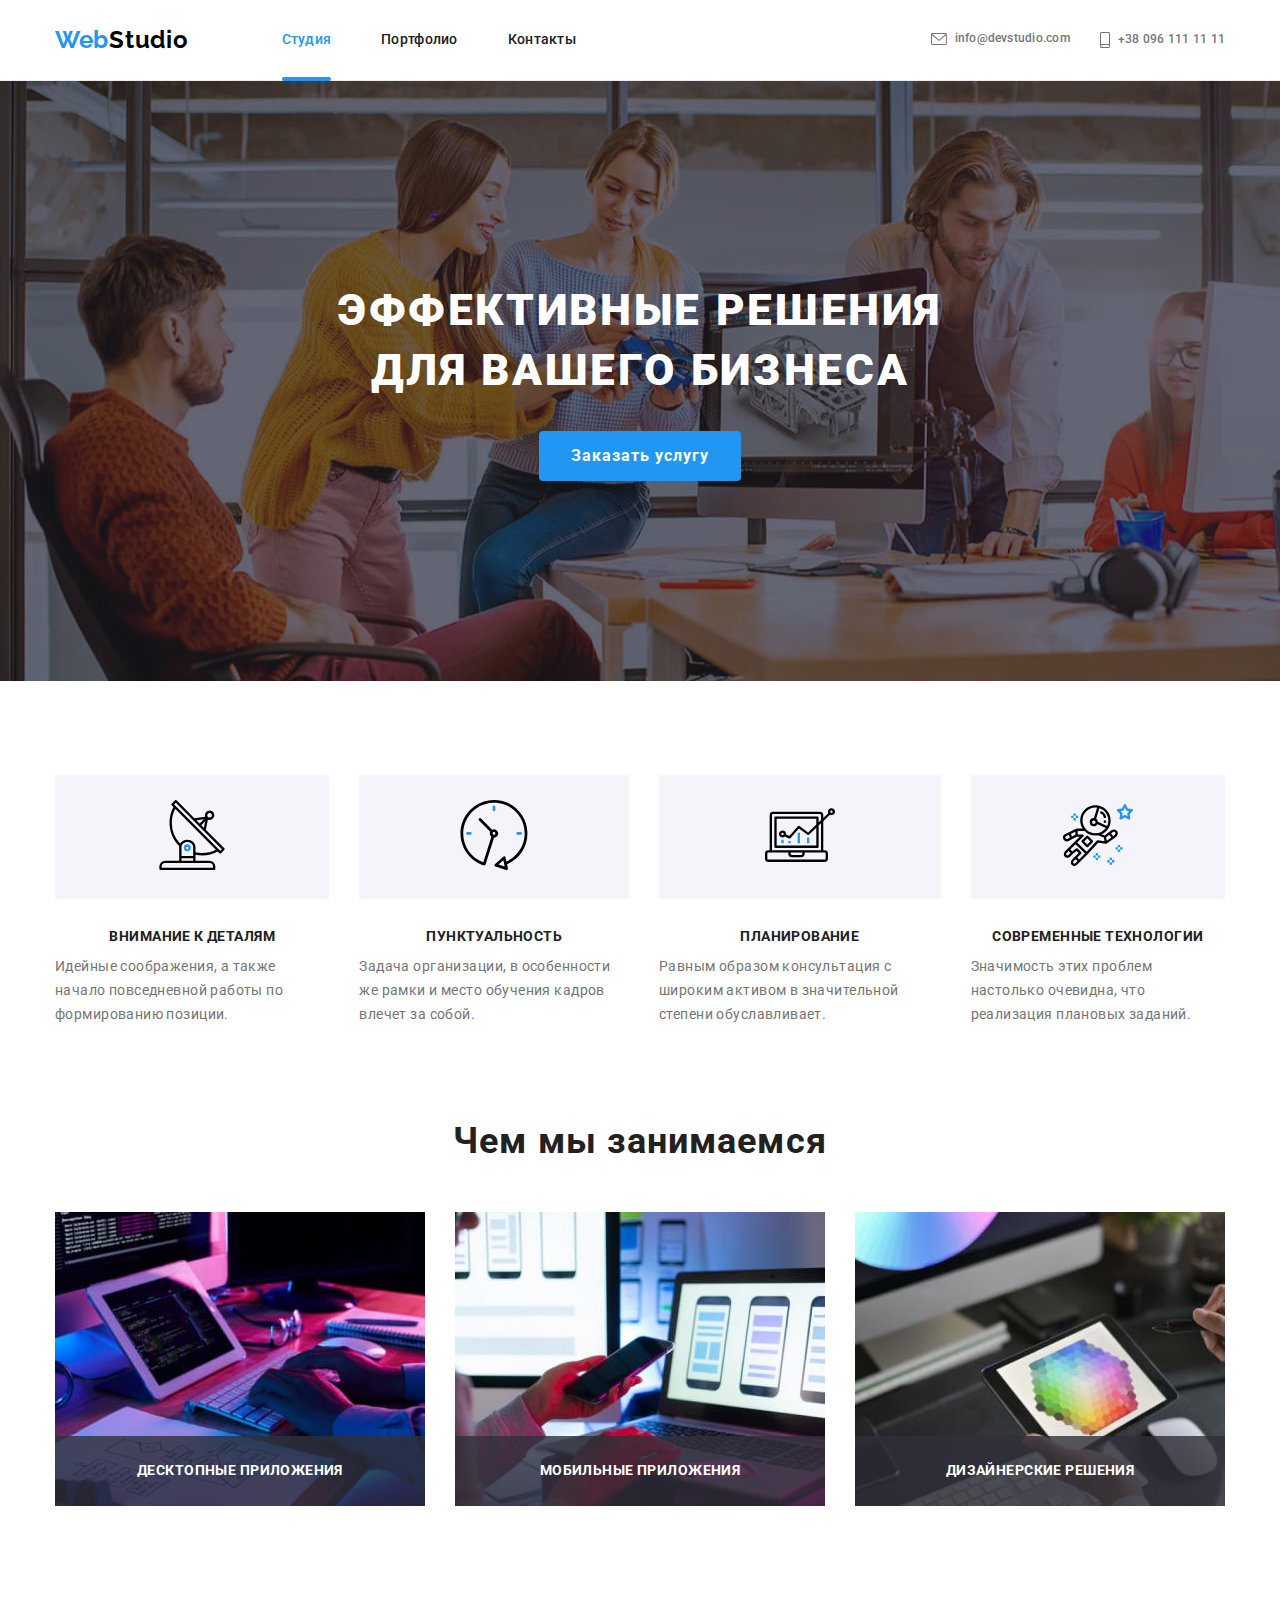
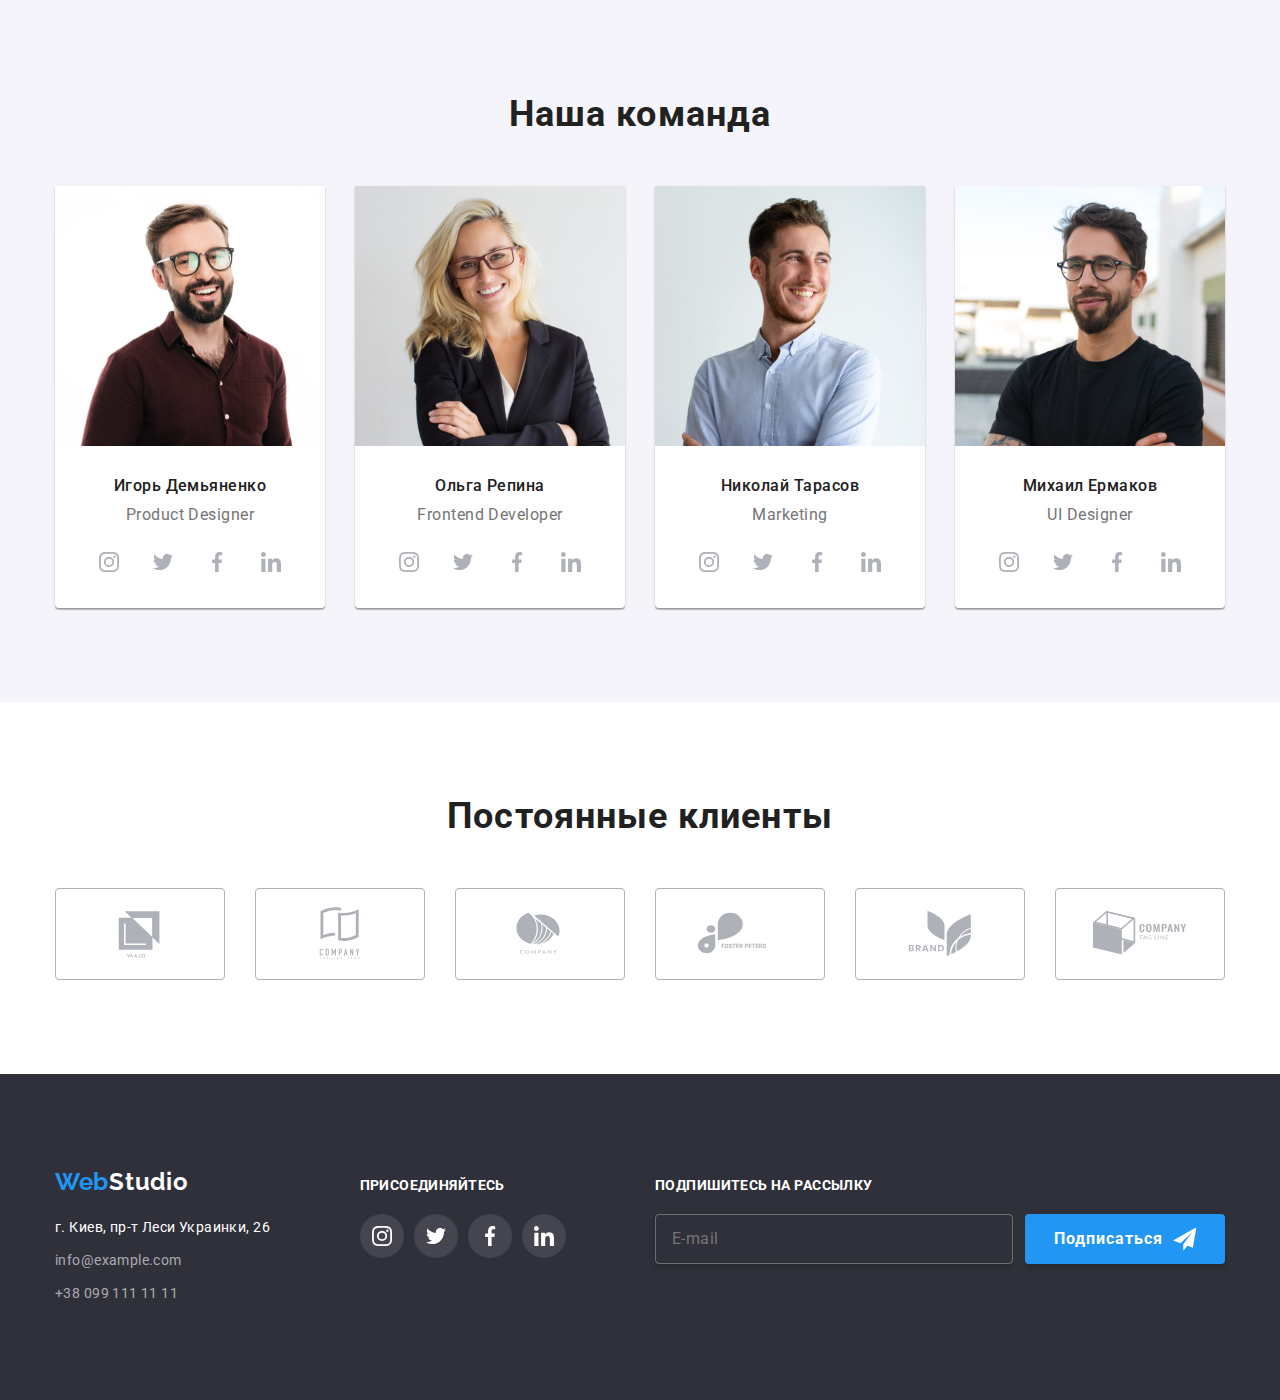
==== commit 841c91d9: "ДЗ8 до адаптивной графики" ====
--- a/index.html
+++ b/index.html
@@ -194,7 +194,7 @@
         </div>
       </section>
       <!-- Направления деятельности -->
-      <section class="activities-box section">
+      <section class="activities-box">
         <div class="container">
           <h2 class="activities-box__title">Чем мы занимаемся</h2>
           <ul class="activities-list">
@@ -559,79 +559,85 @@
       </section>
     </main>
     <!-- Модальное окно -->
-    <div class="container backdrop is-hidden" data-modal>
-      <div class="modal">
-        <button class="modal__close-button" data-modal-close>
-          <svg width="18px" height="18px" class="modal__button-icon">
-            <use href="images/symbol-defs.svg#icon-close-black"></use>
-          </svg>
-        </button>
-        <p class="modal__title">Оставьте свои данные, мы вам перезвоним</p>
-        <form name="feedback">
-          <label class="form-label">
-            <span class="form-label__name">Имя</span>
-            <span class="form-label__input-box">
+    <div class="backdrop is-hidden" data-modal>
+      <div class="container">
+        <div class="modal">
+          <button class="modal__close-button" data-modal-close>
+            <svg width="18px" height="18px" class="modal__button-icon">
+              <use href="images/symbol-defs.svg#icon-close-black"></use>
+            </svg>
+          </button>
+          <p class="modal__title">Оставьте свои данные, мы вам перезвоним</p>
+          <form name="feedback">
+            <label class="form-label">
+              <span class="form-label__name">Имя</span>
+              <span class="form-label__input-box">
+                <input
+                  type="text"
+                  name="username"
+                  class="form-label__input-item"
+                />
+                <svg width="18px" height="18px" class="form-label__input-icon">
+                  <use href="images/symbol-defs.svg#icon-person"></use>
+                </svg>
+              </span>
+            </label>
+            <label class="form-label">
+              <span class="form-label__name">Телефон</span>
+              <span class="form-label__input-box">
+                <input
+                  type="tel"
+                  name="phone-number"
+                  class="form-label__input-item"
+                />
+                <svg width="18px" height="18px" class="form-label__input-icon">
+                  <use href="images/symbol-defs.svg#icon-phone"></use>
+                </svg>
+              </span>
+            </label>
+            <label class="form-label">
+              <span class="form-label__name">Почта</span>
+              <span class="form-label__input-box">
+                <input
+                  type="email"
+                  name="email"
+                  class="form-label__input-item"
+                />
+                <svg width="18px" height="18px" class="form-label__input-icon">
+                  <use href="images/symbol-defs.svg#icon-email"></use>
+                </svg>
+              </span>
+            </label>
+            <label class="form-label">
+              <span class="form-label__name">Комментарий</span>
+              <textarea
+                name="comments"
+                placeholder="Введите текст"
+                class="form-label__textarea-item"
+              ></textarea>
+            </label>
+            <label class="form-check">
               <input
-                type="text"
-                name="username"
-                class="form-label__input-item"
+                type="checkbox"
+                name="agreement"
+                class="form-check__input-item"
               />
-              <svg width="18px" height="18px" class="form-label__input-icon">
-                <use href="images/symbol-defs.svg#icon-person"></use>
+              <svg width="16px" height="15px" class="form-check__input-icon">
+                <use href="images/symbol-defs.svg#icon-checked"></use>
               </svg>
-            </span>
-          </label>
-          <label class="form-label">
-            <span class="form-label__name">Телефон</span>
-            <span class="form-label__input-box">
-              <input
-                type="tel"
-                name="phone-number"
-                class="form-label__input-item"
-              />
-              <svg width="18px" height="18px" class="form-label__input-icon">
-                <use href="images/symbol-defs.svg#icon-phone"></use>
-              </svg>
-            </span>
-          </label>
-          <label class="form-label">
-            <span class="form-label__name">Почта</span>
-            <span class="form-label__input-box">
-              <input type="email" name="email" class="form-label__input-item" />
-              <svg width="18px" height="18px" class="form-label__input-icon">
-                <use href="images/symbol-defs.svg#icon-email"></use>
-              </svg>
-            </span>
-          </label>
-          <label class="form-label">
-            <span class="form-label__name">Комментарий</span>
-            <textarea
-              name="comments"
-              placeholder="Введите текст"
-              class="form-label__textarea-item"
-            ></textarea>
-          </label>
-          <label class="form-check">
-            <input
-              type="checkbox"
-              name="agreement"
-              class="form-check__input-item"
-            />
-            <svg width="16px" height="15px" class="form-check__input-icon">
-              <use href="images/symbol-defs.svg#icon-checked"></use>
-            </svg>
-            <span class="form-check__text">
-              Соглашаюсь с рассылкой и принимаю
-              <a href="" class="form-check__link">Условия договора</a>
-            </span>
-          </label>
-          <button type="submit" class="form-button">Отправить</button>
-        </form>
+              <span class="form-check__text">
+                Соглашаюсь с рассылкой и принимаю
+                <a href="" class="form-check__link">Условия договора</a>
+              </span>
+            </label>
+            <button type="submit" class="form-button">Отправить</button>
+          </form>
+        </div>
       </div>
     </div>
     <!-- Подвал -->
     <footer class="footer-box section">
-      <div class="container footer-content">
+      <div class="container">
         <div class="footer-contacts">
           <a href="" class="logo">
             Web<span class="logo__word logo__word--footer">Studio</span></a
--- a/css/main.min.css
+++ b/css/main.min.css
@@ -1,2 +1,2 @@
-body{font-family:"Roboto",sans-serif;color:#212121;background-color:#fff}ul{list-style:none;margin:0;padding:0}nav{display:inline-block}h1,h2,h3{margin:0}p{margin:0}img{display:block;max-width:100%;height:auto}a{text-decoration:none}button{display:-webkit-inline-box;display:-ms-inline-flexbox;display:inline-flex;border:0;padding:0}input{outline:none}textarea{outline:none;resize:none}.container{max-width:480px;margin-left:auto;margin-right:auto;padding-left:15px;padding-right:15px}@media screen and (min-width: 768px){.container{max-width:768px}}.section{padding-top:60px;padding-bottom:60px}address{font-style:normal}.logo{font-family:"Raleway";font-weight:700;font-size:24px;line-height:1.16;letter-spacing:0.03em;color:#2196f3;margin-top:auto;margin-bottom:auto}.logo__word{font-family:"Raleway";font-weight:700;font-size:24px;line-height:1.16;letter-spacing:0.03em;color:#2196f3}.logo__word--header{color:#000}.logo__word--footer{color:#fff}.page-header{padding-top:10px;padding-bottom:10px;border-bottom:1px solid #ececec}@media screen and (min-width: 768px){.page-header{padding-top:0;padding-bottom:0}}.page-header .container{display:-webkit-box;display:-ms-flexbox;display:flex;-webkit-box-pack:justify;-ms-flex-pack:justify;justify-content:space-between;-webkit-box-align:center;-ms-flex-align:center;align-items:center}.nav-box{display:-webkit-box;display:-ms-flexbox;display:flex}@media screen and (min-width: 768px){.nav-box{width:100%}}.nav-list{display:none;margin-left:auto;margin-right:auto}@media screen and (min-width: 768px){.nav-list{display:-webkit-box;display:-ms-flexbox;display:flex}}.nav-list__item:not(:last-child){margin-right:50px}.nav-list__link{font-weight:500;font-size:14px;line-height:1.14;letter-spacing:0.02em;color:#212121;display:block;padding-top:32px;padding-bottom:32px;-webkit-transition:color 250ms cubic-bezier(0.4, 0, 0.2, 1);transition:color 250ms cubic-bezier(0.4, 0, 0.2, 1)}.nav-list__link:hover,.nav-list__link:focus{color:#2196f3}.nav-list__link--active{position:relative;color:#2196f3}.nav-list__link--active::after{content:"";position:absolute;bottom:0;display:block;width:100%;height:4px;margin-bottom:-1px;background-color:#2196f3;border-radius:2px}.contact-list{display:none}@media screen and (min-width: 768px){.contact-list{display:block}}.contact-list__item:not(:last-child){margin-bottom:10px}.contact-list__link{display:-webkit-box;display:-ms-flexbox;display:flex;-webkit-box-align:center;-ms-flex-align:center;align-items:center;font-weight:500;font-size:12px;line-height:1.16;letter-spacing:0.02em;color:#757575;-webkit-transition:color 250ms cubic-bezier(0.4, 0, 0.2, 1);transition:color 250ms cubic-bezier(0.4, 0, 0.2, 1)}.contact-list__link:hover,.contact-list__link:focus{color:#2196f3}.contact-list__icon{display:inline-block;margin-right:8px;fill:currentColor}.burger-button{background-color:transparent}.burger-button:hover,.burger-button:focus{color:#2196f3}@media screen and (min-width: 768px){.burger-button{display:none}}.burger-button__icon{fill:currentColor}.mobile-menu{position:absolute;display:none;-webkit-box-orient:vertical;-webkit-box-direction:normal;-ms-flex-direction:column;flex-direction:column;-webkit-box-pack:justify;-ms-flex-pack:justify;justify-content:space-between;top:0;left:0;width:100%;height:100%;padding:48px 40px;background-color:#fff}.mobile-menu.is-open{display:-webkit-box;display:-ms-flexbox;display:flex}.menu-close-button{position:absolute;top:10px;right:15px;background-color:transparent}.menu-close-button:hover,.menu-close-button:focus{color:#2196f3}.menu-close-button__icon{fill:currentColor}.mobile-menu__item:not(:last-child){margin-bottom:32px}.mobile-menu__link{font-family:"Roboto";font-weight:500;font-size:40px;line-height:1.17;letter-spacing:0.02em;color:#212121}.mobile-menu__link:hover,.mobile-menu__link:focus{color:#2196f3}.mobile-menu-contacts{margin-bottom:64px}.mobile-menu-contacts__item:not(:last-child){margin-bottom:32px}.mobile-menu-tel__link{font-family:#212121;font-style:normal;font-weight:500;font-size:34px;line-height:1.17;letter-spacing:0.02em;color:#2196f3}.mobile-menu-mail__link{font-family:#212121;font-style:normal;font-weight:500;font-size:24px;line-height:1.16;letter-spacing:0.02em;color:#757575}.mobile-menu-networks{display:-webkit-box;display:-ms-flexbox;display:flex}.mobile-menu-networks__item:not(:last-child){margin-right:10px}.mobile-menu-networks__item:not(:last-child)::after{content:"";width:0;height:100%;border:1px solid rgba(33,33,33,0.2);margin-left:10px}.mobile-menu-networks__link{font-family:#212121;font-style:normal;font-weight:500;font-size:18px;line-height:1.22;letter-spacing:0.02em;color:#2196f3}.hero-box{max-width:480px;height:auto;background-color:#2f303a;text-align:center;margin-right:auto;margin-left:auto;padding:118px 60px;background-image:-webkit-gradient(linear, left top, left bottom, from(rgba(47,48,58,0.4)), to(rgba(47,48,58,0.4))),url(/images/mobile/mobile-hero.jpg);background-image:linear-gradient(rgba(47,48,58,0.4), rgba(47,48,58,0.4)),url(/images/mobile/mobile-hero.jpg);background-size:cover}@media screen and (min-device-pixel-ratio: 2), screen and (-webkit-min-device-pixel-ratio: 2), screen and (min-resolution: 192dpi), screen and (min-resolution: 2dppx){.hero-box{background-image:-webkit-gradient(linear, left top, left bottom, from(rgba(47,48,58,0.4)), to(rgba(47,48,58,0.4))),url(/images/mobile/mobile-hero@2x.jpg);background-image:linear-gradient(rgba(47,48,58,0.4), rgba(47,48,58,0.4)),url(/images/mobile/mobile-hero@2x.jpg)}}@media screen and (min-width: 768px){.hero-box{max-width:768px;height:auto;background-color:#2f303a;text-align:center;margin-right:auto;margin-left:auto;padding:118px 204px;background-image:-webkit-gradient(linear, left top, left bottom, from(rgba(47,48,58,0.4)), to(rgba(47,48,58,0.4))),url(/images/tablet/tablet-hero.jpg);background-image:linear-gradient(rgba(47,48,58,0.4), rgba(47,48,58,0.4)),url(/images/tablet/tablet-hero.jpg);background-size:cover}}@media screen and (min-width: 768px) and (min-device-pixel-ratio: 2), screen and (min-width: 768px) and (-webkit-min-device-pixel-ratio: 2), screen and (min-width: 768px) and (min-resolution: 192dpi), screen and (min-width: 768px) and (min-resolution: 2dppx){.hero-box{background-image:-webkit-gradient(linear, left top, left bottom, from(rgba(47,48,58,0.4)), to(rgba(47,48,58,0.4))),url(/images/tablet/tablet-hero@2x.jpg);background-image:linear-gradient(rgba(47,48,58,0.4), rgba(47,48,58,0.4)),url(/images/tablet/tablet-hero@2x.jpg)}}.hero-box__title{font-weight:900;font-size:26px;line-height:1.62;letter-spacing:0.06em;text-transform:uppercase;color:#fff}.order-button{font-weight:700;font-size:16px;line-height:1.87;letter-spacing:0.06em;background-color:#2196f3;color:#fff;cursor:pointer;min-width:200px;border-radius:4px;margin-top:30px;padding:10px 32px;-webkit-transition:background-color 250ms cubic-bezier(0.4, 0, 0.2, 1);transition:background-color 250ms cubic-bezier(0.4, 0, 0.2, 1)}.order-button:hover,.order-button:focus{background-color:#188ce8}.features-box__title--visually-hidden{position:absolute;clip:rect(0 0 0 0);width:1px;height:1px;margin:-1px}@media screen and (min-width: 768px){.features-list{display:-webkit-box;display:-ms-flexbox;display:flex;-webkit-box-pack:center;-ms-flex-pack:center;justify-content:center;-ms-flex-wrap:wrap;flex-wrap:wrap;margin-top:-30px;margin-left:-30px}}@media screen and (min-width: 768px){.features-list__item{-ms-flex-preferred-size:calc(100% / 2 - 30px);flex-basis:calc(100% / 2 - 30px);margin-top:30px;margin-left:30px}}.features-list__item:not(:last-child){margin-bottom:30px}@media screen and (min-width: 768px){.features-list__item:not(:last-child){margin-bottom:0px}}.features-list__picture{text-align:center;padding:25px 0;background-color:#f5f4fa}.features-list__title{font-weight:700;font-size:14px;line-height:1.14;text-align:center;letter-spacing:0.03em;text-transform:uppercase;margin-top:30px}.features-list__text{font-size:14px;line-height:1.71;letter-spacing:0.03em;color:#757575;margin-top:10px}.activities-box{display:none}.team-box{background-color:#f5f4fa}.team-box__title{font-weight:700;font-size:28px;line-height:1.17;letter-spacing:0.03em;text-align:center;margin-bottom:30px}@media screen and (min-width: 768px){.team-list{display:-webkit-box;display:-ms-flexbox;display:flex;-webkit-box-pack:center;-ms-flex-pack:center;justify-content:center;-ms-flex-wrap:wrap;flex-wrap:wrap;margin-top:-30px;margin-left:-30px}}.team-list__item{margin-left:auto;margin-right:auto;background-color:#fff;max-width:270px;text-align:center;border-radius:0px 0px 4px 4px;-webkit-box-shadow:0px 1px 3px rgba(0,0,0,0.12),0px 1px 1px rgba(0,0,0,0.14),0px 2px 1px rgba(0,0,0,0.2);box-shadow:0px 1px 3px rgba(0,0,0,0.12),0px 1px 1px rgba(0,0,0,0.14),0px 2px 1px rgba(0,0,0,0.2)}.team-list__item:not(:last-child){margin-bottom:30px}@media screen and (min-width: 768px){.team-list__item:not(:last-child){margin-bottom:0}}@media screen and (min-width: 768px){.team-list__item{max-width:354px;-ms-flex-preferred-size:calc(100% / 2 - 30px);flex-basis:calc(100% / 2 - 30px);margin-left:30px;margin-top:30px}}.team-list__description{padding-top:30px;padding-bottom:24px}.team-list__member-name{font-weight:500;font-size:16px;line-height:1.19;letter-spacing:0.03em}.team-list__member-position{font-size:16px;line-height:1.19;letter-spacing:0.03em;color:#757575;margin-top:10px;margin-bottom:16px}.social-networks-list{display:-webkit-box;display:-ms-flexbox;display:flex;-webkit-box-pack:center;-ms-flex-pack:center;justify-content:center}.social-networks-list__item:not(:last-child){margin-right:10px}.social-networks-list__link{display:-webkit-box;display:-ms-flexbox;display:flex;-webkit-box-pack:center;-ms-flex-pack:center;justify-content:center;-webkit-box-align:center;-ms-flex-align:center;align-items:center;width:44px;height:44px;border-radius:50%;-webkit-transition:color 250ms cubic-bezier(0.4, 0, 0.2, 1),background-color 250ms cubic-bezier(0.4, 0, 0.2, 1);transition:color 250ms cubic-bezier(0.4, 0, 0.2, 1),background-color 250ms cubic-bezier(0.4, 0, 0.2, 1)}.social-networks-list__link:hover,.social-networks-list__link:focus{color:white;background-color:#2196f3}.social-networks-list__link--light{color:#afb1b8}.social-networks-list__link--dark{color:#ffffff;background-image:-webkit-gradient(linear, left top, left bottom, from(rgba(255,255,255,0.1)), to(rgba(255,255,255,0.1)));background-image:linear-gradient(rgba(255,255,255,0.1), rgba(255,255,255,0.1))}.social-networks-list__icon{fill:currentColor}.clients-box__title{font-weight:700;font-size:28px;line-height:1.17;text-align:center;letter-spacing:0.03em;margin-bottom:30px}.clients-list{display:-webkit-box;display:-ms-flexbox;display:flex;-webkit-box-pack:center;-ms-flex-pack:center;justify-content:center;-ms-flex-wrap:wrap;flex-wrap:wrap;margin-top:-30px;margin-left:-30px}.clients-list__item{-ms-flex-preferred-size:calc(100% / 2 - 30px);flex-basis:calc(100% / 2 - 30px);margin-top:30px;margin-left:30px}@media screen and (min-width: 768px){.clients-list__item{-ms-flex-preferred-size:calc(100% / 3 - 30px);flex-basis:calc(100% / 3 - 30px)}}.clients-list__link{display:-webkit-box;display:-ms-flexbox;display:flex;-webkit-box-pack:center;-ms-flex-pack:center;justify-content:center;-webkit-box-align:center;-ms-flex-align:center;align-items:center;min-width:210px;height:92px;border:1px solid #afb1b8;border-radius:4px;color:#afb1b8;-webkit-transition:color 250ms cubic-bezier(0.4, 0, 0.2, 1),border-color 250ms cubic-bezier(0.4, 0, 0.2, 1);transition:color 250ms cubic-bezier(0.4, 0, 0.2, 1),border-color 250ms cubic-bezier(0.4, 0, 0.2, 1)}.clients-list__link:hover,.clients-list__link:focus{color:#2196f3;border-color:#2196f3}@media screen and (min-width: 768px){.clients-list__link{min-width:226px}}.clients-list__icon{fill:currentColor}.footer-box{background-color:#2f303a}.footer-content{text-align:center}@media screen and (min-width: 768px){.footer-content{display:-webkit-box;display:-ms-flexbox;display:flex;-ms-flex-wrap:wrap;flex-wrap:wrap;-webkit-box-pack:baseline;-ms-flex-pack:baseline;justify-content:baseline;padding:0 80px}}.adress-section{font-size:14px;line-height:1.71;letter-spacing:0.03em;color:#fff;margin-top:20px}.adress-list{margin-top:8px}.adress-list__item:not(:last-child){margin-bottom:8px}.adress-list__link{font-size:14px;line-height:1.71;letter-spacing:0.03em;color:rgba(255,255,255,0.6);-webkit-transition:color 250ms cubic-bezier(0.4, 0, 0.2, 1);transition:color 250ms cubic-bezier(0.4, 0, 0.2, 1)}.adress-list__link:hover,.adress-list__link:focus{color:#2196f3}.join-box{margin-top:60px}@media screen and (min-width: 768px){.join-box{margin-top:0;margin-left:auto}}.join-box__word{font-weight:700;font-size:14px;line-height:1.14;letter-spacing:0.03em;text-transform:uppercase;color:#ffffff;margin-bottom:20px}.subscribe-form{margin-top:60px}@media screen and (min-width: 768px){.subscribe-form{min-width:450px;margin-left:auto;margin-right:auto}}.subscribe-form__label{font-weight:700;font-size:14px;line-height:1.14;letter-spacing:0.03em;text-transform:uppercase;color:#ffffff}.subscribe-form__input-box{margin-top:20px}.subscribe-form__input-item{display:block;width:100%;min-height:50px;padding-left:16px;background-color:transparent;border:1px solid rgba(255,255,255,0.3);-webkit-box-shadow:0px 4px 4px rgba(0,0,0,0.15);box-shadow:0px 4px 4px rgba(0,0,0,0.15);border-radius:4px;font-size:16px;line-height:1.25;letter-spacing:0.03em;color:rgba(255,255,255,0.6)}.subscribe-form__button{display:-webkit-box;display:-ms-flexbox;display:flex;-webkit-box-pack:center;-ms-flex-pack:center;justify-content:center;-webkit-box-align:center;-ms-flex-align:center;align-items:center;min-width:200px;height:50px;padding:10px 29px;margin-top:20px;margin-left:auto;margin-right:auto;background-color:#2196f3;-webkit-box-shadow:0px 4px 4px rgba(0,0,0,0.15);box-shadow:0px 4px 4px rgba(0,0,0,0.15);border-radius:4px;font-weight:700;font-size:16px;line-height:1.87;letter-spacing:0.06em;color:#ffffff;-webkit-transition:background-color 250ms cubic-bezier(0.4, 0, 0.2, 1);transition:background-color 250ms cubic-bezier(0.4, 0, 0.2, 1)}.subscribe-form__button:hover,.subscribe-form__button:focus{background-color:#188ce8}.subscribe-form__icon{margin-left:10px}.backdrop{position:fixed;top:0;left:0;bottom:0;right:0;background-color:rgba(0,0,0,0.2);-webkit-transition:opacity 250ms cubic-bezier(0.4, 0, 0.2, 1);transition:opacity 250ms cubic-bezier(0.4, 0, 0.2, 1)}.backdrop.is-hidden{opacity:0;pointer-events:none}.backdrop.is-hidden .modal{-webkit-transform:translate(-50%, -50%) scale(0.5);transform:translate(-50%, -50%) scale(0.5)}.modal{position:relative;top:50%;left:50%;-webkit-transform:translate(-50%, -50%) scale(1);transform:translate(-50%, -50%) scale(1);width:100%;padding:40px;background-color:#fff;-webkit-transition:-webkit-transform 250ms cubic-bezier(0.4, 0, 0.2, 1);transition:-webkit-transform 250ms cubic-bezier(0.4, 0, 0.2, 1);transition:transform 250ms cubic-bezier(0.4, 0, 0.2, 1);transition:transform 250ms cubic-bezier(0.4, 0, 0.2, 1), -webkit-transform 250ms cubic-bezier(0.4, 0, 0.2, 1)}.modal__close-button{position:absolute;top:8px;right:8px;display:-webkit-box;display:-ms-flexbox;display:flex;-webkit-box-pack:center;-ms-flex-pack:center;justify-content:center;-webkit-box-align:center;-ms-flex-align:center;align-items:center;width:30px;height:30px;border:1px solid rgba(0,0,0,0.1);border-radius:50%;background-color:#fff;cursor:pointer;-webkit-transition:color 250ms cubic-bezier(0.4, 0, 0.2, 1);transition:color 250ms cubic-bezier(0.4, 0, 0.2, 1)}.modal__close-button:hover{color:#2196f3}.modal__button-icon{fill:currentColor}.modal__title{font-weight:700;font-size:20px;line-height:1.15;text-align:center;letter-spacing:0.03em;margin-bottom:12px}.form-label{display:block;margin-bottom:10px}.form-label__name{display:block;font-size:12px;line-height:1.17;letter-spacing:0.01em;color:#757575;margin-bottom:4px}.form-label__input-box{display:block;position:relative}.form-label__input-item{display:block;width:100%;padding-left:42px;padding-top:12px;padding-bottom:12px;border:1px solid rgba(33,33,33,0.2);border-radius:4px;cursor:pointer;-webkit-transition:border-color 250ms cubic-bezier(0.4, 0, 0.2, 1);transition:border-color 250ms cubic-bezier(0.4, 0, 0.2, 1)}.form-label__input-item:focus{border-color:#2196f3}.form-label__input-icon{position:absolute;top:50%;left:12px;-webkit-transform:translateY(-50%);transform:translateY(-50%);fill:currentColor;-webkit-transition:color 250ms cubic-bezier(0.4, 0, 0.2, 1);transition:color 250ms cubic-bezier(0.4, 0, 0.2, 1)}.form-label__input-item:focus+.form-label__input-icon{color:#2196f3}.form-label__textarea-item{display:block;width:100%;min-height:120px;padding:16px 12px;border:1px solid rgba(33,33,33,0.2);border-radius:4px;cursor:pointer;-webkit-transition:border-color 250ms cubic-bezier(0.4, 0, 0.2, 1);transition:border-color 250ms cubic-bezier(0.4, 0, 0.2, 1)}.form-label__textarea-item::-webkit-input-placeholder{font-size:12px;line-height:1.17;letter-spacing:0.01em;color:rgba(117,117,117,0.5)}.form-label__textarea-item:-ms-input-placeholder{font-size:12px;line-height:1.17;letter-spacing:0.01em;color:rgba(117,117,117,0.5)}.form-label__textarea-item::-ms-input-placeholder{font-size:12px;line-height:1.17;letter-spacing:0.01em;color:rgba(117,117,117,0.5)}.form-label__textarea-item::placeholder{font-size:12px;line-height:1.17;letter-spacing:0.01em;color:rgba(117,117,117,0.5)}.form-label__textarea-item:focus{border-color:#2196f3}.form-check{display:-webkit-box;display:-ms-flexbox;display:flex;-webkit-box-pack:center;-ms-flex-pack:center;justify-content:center;-webkit-box-align:center;-ms-flex-align:center;align-items:center;margin-top:20px}.form-check__input-item{-webkit-appearance:none;-moz-appearance:none;appearance:none;position:absolute}.form-check__input-icon{display:block;border:2px solid #212121;border-radius:2px;-webkit-transition:background-color 250ms cubic-bezier(0.4, 0, 0.2, 1),border-color 250ms cubic-bezier(0.4, 0, 0.2, 1);transition:background-color 250ms cubic-bezier(0.4, 0, 0.2, 1),border-color 250ms cubic-bezier(0.4, 0, 0.2, 1)}.form-check__input-item:checked+.form-check__input-icon{background-color:#2196f3;border-color:#2196f3}.form-check__text{display:block;margin-left:8px;font-size:12px;line-height:1.17;letter-spacing:0.03em;color:#757575}.form-check__link{font-style:normal;font-weight:normal;font-size:12px;line-height:1.17;letter-spacing:0.03em;text-decoration:underline;color:#2196f3}.form-button{display:block;margin-top:30px;margin-left:auto;margin-right:auto;min-width:200px;min-height:50px;background-color:#2196f3;font-weight:700;font-size:16px;line-height:1.87;-webkit-box-align:center;-ms-flex-align:center;align-items:center;text-align:center;letter-spacing:0.06em;color:#ffffff;-webkit-box-shadow:0px 4px 4px rgba(0,0,0,0.15);box-shadow:0px 4px 4px rgba(0,0,0,0.15);border-radius:4px;cursor:pointer;-webkit-transition:background-color 250ms cubic-bezier(0.4, 0, 0.2, 1);transition:background-color 250ms cubic-bezier(0.4, 0, 0.2, 1)}.form-button:hover,.form-button:focus{background-color:#188ce8}.portfolio-title{font-weight:700;font-size:36px;line-height:1.16;letter-spacing:0.03em;text-align:center}.portfolio-title--visually-hidden{position:absolute;clip:rect(0 0 0 0);width:1px;height:1px;margin:-1px}.filters-list{display:-webkit-box;display:-ms-flexbox;display:flex;-ms-flex-wrap:wrap;flex-wrap:wrap;margin-top:-15px;margin-bottom:40px}@media screen and (min-width: 768px){.filters-list{-ms-flex-wrap:nowrap;flex-wrap:nowrap;-webkit-box-pack:center;-ms-flex-pack:center;justify-content:center;margin-bottom:30px}}.filters-list__item{margin-top:15px}.filters-list__item:not(:last-child){margin-right:8px}.filter-button{font-family:"Roboto";font-weight:500;font-size:16px;line-height:1.62;letter-spacing:0.03em;background-color:#f5f4fa;border-radius:4px;padding:6px 22px;-webkit-transition:background-color 250ms cubic-bezier(0.4, 0, 0.2, 1),color 250ms cubic-bezier(0.4, 0, 0.2, 1),-webkit-box-shadow 250ms cubic-bezier(0.4, 0, 0.2, 1);transition:background-color 250ms cubic-bezier(0.4, 0, 0.2, 1),color 250ms cubic-bezier(0.4, 0, 0.2, 1),-webkit-box-shadow 250ms cubic-bezier(0.4, 0, 0.2, 1);transition:background-color 250ms cubic-bezier(0.4, 0, 0.2, 1),color 250ms cubic-bezier(0.4, 0, 0.2, 1),box-shadow 250ms cubic-bezier(0.4, 0, 0.2, 1);transition:background-color 250ms cubic-bezier(0.4, 0, 0.2, 1),color 250ms cubic-bezier(0.4, 0, 0.2, 1),box-shadow 250ms cubic-bezier(0.4, 0, 0.2, 1),-webkit-box-shadow 250ms cubic-bezier(0.4, 0, 0.2, 1)}.filter-button:hover,.filter-button:focus{background-color:#2196f3;color:#fff;cursor:pointer;-webkit-box-shadow:0px 3px 1px rgba(0,0,0,0.1),0px 1px 2px rgba(0,0,0,0.08),0px 2px 2px rgba(0,0,0,0.12);box-shadow:0px 3px 1px rgba(0,0,0,0.1),0px 1px 2px rgba(0,0,0,0.08),0px 2px 2px rgba(0,0,0,0.12)}@media screen and (min-width: 768px){.projects-list{display:-webkit-box;display:-ms-flexbox;display:flex;-webkit-box-pack:center;-ms-flex-pack:center;justify-content:center;-ms-flex-wrap:wrap;flex-wrap:wrap;margin-top:-30px;margin-left:-30px}}@media screen and (min-width: 768px){.projects-list__item{-ms-flex-preferred-size:calc(100% / 2 - 30px);flex-basis:calc(100% / 2 - 30px);margin-top:30px;margin-left:30px}}.projects-list__item:not(:last-child){margin-bottom:30px}@media screen and (min-width: 768px){.projects-list__item:not(:last-child){margin-bottom:0}}.project-card{display:block;-webkit-transition:-webkit-box-shadow 250ms cubic-bezier(0.4, 0, 0.2, 1);transition:-webkit-box-shadow 250ms cubic-bezier(0.4, 0, 0.2, 1);transition:box-shadow 250ms cubic-bezier(0.4, 0, 0.2, 1);transition:box-shadow 250ms cubic-bezier(0.4, 0, 0.2, 1), -webkit-box-shadow 250ms cubic-bezier(0.4, 0, 0.2, 1)}.project-card:hover,.project-card:focus{-webkit-box-shadow:0px 1px 1px rgba(0,0,0,0.12),0px 4px 4px rgba(0,0,0,0.06),1px 4px 6px rgba(0,0,0,0.16);box-shadow:0px 1px 1px rgba(0,0,0,0.12),0px 4px 4px rgba(0,0,0,0.06),1px 4px 6px rgba(0,0,0,0.16)}.project-card__content{position:relative;overflow:hidden}.project-card__picture{width:100%;height:auto}.project-card__overlay{position:absolute;top:0;left:0;display:block;padding:77px 24px;width:100%;height:100%;font-size:18px;line-height:1.56;letter-spacing:0.03em;color:#ffffff;background-color:rgba(33,150,243,0.9);-webkit-transform:translateY(100%);transform:translateY(100%);-webkit-transition:-webkit-transform 250ms cubic-bezier(0.4, 0, 0.2, 1);transition:-webkit-transform 250ms cubic-bezier(0.4, 0, 0.2, 1);transition:transform 250ms cubic-bezier(0.4, 0, 0.2, 1);transition:transform 250ms cubic-bezier(0.4, 0, 0.2, 1), -webkit-transform 250ms cubic-bezier(0.4, 0, 0.2, 1)}.project-card:hover .project-card__overlay,.project-card:focus .project-card__overlay{-webkit-transform:translateY(0);transform:translateY(0)}.project-card__text{border-left:1px solid #eeeeee;border-bottom:1px solid #eeeeee;border-right:1px solid #eeeeee;padding:20px 24px}.project-card__name{font-weight:700;font-size:18px;line-height:2;letter-spacing:0.06em;color:#212121}.project-card__category{font-size:16px;line-height:1.87;letter-spacing:0.03em;color:#757575;margin-top:4px}
+body{font-family:"Roboto",sans-serif;color:#212121;background-color:#fff}ul{list-style:none;margin:0;padding:0}nav{display:inline-block}h1,h2,h3{margin:0}p{margin:0}img{display:block;max-width:100%;height:auto}a{text-decoration:none}button{display:-webkit-inline-box;display:-ms-inline-flexbox;display:inline-flex;border:0;padding:0}input{outline:none}textarea{outline:none;resize:none}.container{max-width:480px;margin-left:auto;margin-right:auto;padding-left:15px;padding-right:15px}@media screen and (min-width: 768px){.container{max-width:768px}}@media screen and (min-width: 1200px){.container{max-width:1200px}}.section{padding-top:60px;padding-bottom:60px}@media screen and (min-width: 1200px){.section{padding-top:94px;padding-bottom:94px}}address{font-style:normal}.logo{font-family:"Raleway";font-weight:700;font-size:24px;line-height:1.16;letter-spacing:0.03em;color:#2196f3;margin-top:auto;margin-bottom:auto}.logo__word{font-family:"Raleway";font-weight:700;font-size:24px;line-height:1.16;letter-spacing:0.03em;color:#2196f3}.logo__word--header{color:#000}.logo__word--footer{color:#fff}.page-header{padding-top:10px;padding-bottom:10px;border-bottom:1px solid #ececec}@media screen and (min-width: 768px){.page-header{padding-top:0;padding-bottom:0}}.page-header .container{display:-webkit-box;display:-ms-flexbox;display:flex;-webkit-box-pack:justify;-ms-flex-pack:justify;justify-content:space-between;-webkit-box-align:center;-ms-flex-align:center;align-items:center}.nav-box{display:-webkit-box;display:-ms-flexbox;display:flex}@media screen and (min-width: 768px){.nav-box{width:100%}}.nav-list{display:none;margin-left:auto;margin-right:auto}@media screen and (min-width: 768px){.nav-list{display:-webkit-box;display:-ms-flexbox;display:flex}}@media screen and (min-width: 1200px){.nav-list{margin-left:93px}}.nav-list__item:not(:last-child){margin-right:50px}.nav-list__link{font-weight:500;font-size:14px;line-height:1.14;letter-spacing:0.02em;color:#212121;display:block;padding-top:32px;padding-bottom:32px;-webkit-transition:color 250ms cubic-bezier(0.4, 0, 0.2, 1);transition:color 250ms cubic-bezier(0.4, 0, 0.2, 1)}.nav-list__link:hover,.nav-list__link:focus{color:#2196f3}.nav-list__link--active{position:relative;color:#2196f3}.nav-list__link--active::after{content:"";position:absolute;bottom:0;display:block;width:100%;height:4px;margin-bottom:-1px;background-color:#2196f3;border-radius:2px}.contact-list{display:none}@media screen and (min-width: 768px){.contact-list{display:block}}@media screen and (min-width: 1200px){.contact-list{display:-webkit-box;display:-ms-flexbox;display:flex;-webkit-box-pack:end;-ms-flex-pack:end;justify-content:end;width:100%}}.contact-list__item:not(:last-child){margin-bottom:10px}@media screen and (min-width: 1200px){.contact-list__item:not(:last-child){margin-bottom:0;margin-right:30px}}.contact-list__link{display:-webkit-box;display:-ms-flexbox;display:flex;-webkit-box-align:center;-ms-flex-align:center;align-items:center;font-weight:500;font-size:12px;line-height:1.16;letter-spacing:0.02em;color:#757575;-webkit-transition:color 250ms cubic-bezier(0.4, 0, 0.2, 1);transition:color 250ms cubic-bezier(0.4, 0, 0.2, 1)}.contact-list__link:hover,.contact-list__link:focus{color:#2196f3}.contact-list__icon{display:inline-block;margin-right:8px;fill:currentColor}.burger-button{background-color:transparent}.burger-button:hover,.burger-button:focus{color:#2196f3}@media screen and (min-width: 768px){.burger-button{display:none}}.burger-button__icon{fill:currentColor}.mobile-menu{position:absolute;z-index:2;display:none;-webkit-box-orient:vertical;-webkit-box-direction:normal;-ms-flex-direction:column;flex-direction:column;-webkit-box-pack:justify;-ms-flex-pack:justify;justify-content:space-between;top:0;left:0;width:100%;height:100%;padding:48px 40px;background-color:#fff}.mobile-menu.is-open{display:-webkit-box;display:-ms-flexbox;display:flex}.menu-close-button{position:absolute;top:10px;right:15px;background-color:transparent}.menu-close-button:hover,.menu-close-button:focus{color:#2196f3}.menu-close-button__icon{fill:currentColor}.mobile-menu__item:not(:last-child){margin-bottom:32px}.mobile-menu__link{font-family:"Roboto";font-weight:500;font-size:40px;line-height:1.17;letter-spacing:0.02em;color:#212121}.mobile-menu__link:hover,.mobile-menu__link:focus{color:#2196f3}.mobile-menu-contacts{margin-bottom:64px}.mobile-menu-contacts__item:not(:last-child){margin-bottom:32px}.mobile-menu-tel__link{font-family:#212121;font-style:normal;font-weight:500;font-size:34px;line-height:1.17;letter-spacing:0.02em;color:#2196f3}.mobile-menu-mail__link{font-family:#212121;font-style:normal;font-weight:500;font-size:24px;line-height:1.16;letter-spacing:0.02em;color:#757575}.mobile-menu-networks{display:-webkit-box;display:-ms-flexbox;display:flex}.mobile-menu-networks__item:not(:last-child){margin-right:10px}.mobile-menu-networks__item:not(:last-child)::after{content:"";width:0;height:100%;border:1px solid rgba(33,33,33,0.2);margin-left:10px}.mobile-menu-networks__link{font-family:#212121;font-style:normal;font-weight:500;font-size:18px;line-height:1.22;letter-spacing:0.02em;color:#2196f3}.hero-box{max-width:480px;background-color:#2f303a;text-align:center;margin-right:auto;margin-left:auto;padding-top:118px;padding-bottom:118px;background-image:-webkit-gradient(linear, left top, left bottom, from(rgba(47,48,58,0.4)), to(rgba(47,48,58,0.4))),url(/images/mobile/mobile-hero.jpg);background-image:linear-gradient(rgba(47,48,58,0.4), rgba(47,48,58,0.4)),url(/images/mobile/mobile-hero.jpg);background-size:cover}@media screen and (min-device-pixel-ratio: 2), screen and (-webkit-min-device-pixel-ratio: 2), screen and (min-resolution: 192dpi), screen and (min-resolution: 2dppx){.hero-box{background-image:-webkit-gradient(linear, left top, left bottom, from(rgba(47,48,58,0.4)), to(rgba(47,48,58,0.4))),url(/images/mobile/mobile-hero@2x.jpg);background-image:linear-gradient(rgba(47,48,58,0.4), rgba(47,48,58,0.4)),url(/images/mobile/mobile-hero@2x.jpg)}}@media screen and (min-width: 768px){.hero-box{max-width:1200px;height:auto;background-color:#2f303a;text-align:center;margin-right:auto;margin-left:auto;padding:118px 204px;background-image:-webkit-gradient(linear, left top, left bottom, from(rgba(47,48,58,0.4)), to(rgba(47,48,58,0.4))),url(/images/tablet/tablet-hero.jpg);background-image:linear-gradient(rgba(47,48,58,0.4), rgba(47,48,58,0.4)),url(/images/tablet/tablet-hero.jpg);background-size:cover}}@media screen and (min-width: 768px) and (min-device-pixel-ratio: 2), screen and (min-width: 768px) and (-webkit-min-device-pixel-ratio: 2), screen and (min-width: 768px) and (min-resolution: 192dpi), screen and (min-width: 768px) and (min-resolution: 2dppx){.hero-box{background-image:-webkit-gradient(linear, left top, left bottom, from(rgba(47,48,58,0.4)), to(rgba(47,48,58,0.4))),url(/images/tablet/tablet-hero@2x.jpg);background-image:linear-gradient(rgba(47,48,58,0.4), rgba(47,48,58,0.4)),url(/images/tablet/tablet-hero@2x.jpg)}}@media screen and (min-width: 1200px){.hero-box{max-width:1600px;height:auto;background-color:#2f303a;text-align:center;margin-right:auto;margin-left:auto;padding-top:200px;padding-bottom:200px;background-image:-webkit-gradient(linear, left top, left bottom, from(rgba(47,48,58,0.4)), to(rgba(47,48,58,0.4))),url(/images/desktop/hero.jpg);background-image:linear-gradient(rgba(47,48,58,0.4), rgba(47,48,58,0.4)),url(/images/desktop/hero.jpg);background-size:cover}}@media screen and (min-width: 1200px) and (min-device-pixel-ratio: 2), screen and (min-width: 1200px) and (-webkit-min-device-pixel-ratio: 2), screen and (min-width: 1200px) and (min-resolution: 192dpi), screen and (min-width: 1200px) and (min-resolution: 2dppx){.hero-box{background-image:-webkit-gradient(linear, left top, left bottom, from(rgba(47,48,58,0.4)), to(rgba(47,48,58,0.4))),url(/images/desktop/hero@2x.jpg);background-image:linear-gradient(rgba(47,48,58,0.4), rgba(47,48,58,0.4)),url(/images/desktop/hero@2x.jpg)}}.hero-box__title{max-width:360px;margin-right:auto;margin-left:auto;font-weight:900;font-size:26px;line-height:1.62;letter-spacing:0.06em;text-transform:uppercase;color:#fff}@media screen and (min-width: 1200px){.hero-box__title{font-size:44px;line-height:1.36;max-width:696px}}.order-button{font-weight:700;font-size:16px;line-height:1.87;letter-spacing:0.06em;background-color:#2196f3;color:#fff;cursor:pointer;min-width:200px;border-radius:4px;margin-top:30px;padding:10px 32px;-webkit-transition:background-color 250ms cubic-bezier(0.4, 0, 0.2, 1);transition:background-color 250ms cubic-bezier(0.4, 0, 0.2, 1)}.order-button:hover,.order-button:focus{background-color:#188ce8}.features-box__title--visually-hidden{position:absolute;clip:rect(0 0 0 0);width:1px;height:1px;margin:-1px}@media screen and (min-width: 768px){.features-list{display:-webkit-box;display:-ms-flexbox;display:flex;-webkit-box-pack:center;-ms-flex-pack:center;justify-content:center;-ms-flex-wrap:wrap;flex-wrap:wrap;margin-top:-30px;margin-left:-30px}}@media screen and (min-width: 1200px){.features-list{-ms-flex-wrap:nowrap;flex-wrap:nowrap;margin-top:0;margin-left:0}}@media screen and (min-width: 768px) and (max-width: 1199px){.features-list__item{-ms-flex-preferred-size:calc(100% / 2 - 30px);flex-basis:calc(100% / 2 - 30px);margin-top:30px;margin-left:30px}}.features-list__item:not(:last-child){margin-bottom:30px}@media screen and (min-width: 768px){.features-list__item:not(:last-child){margin-bottom:0px}}@media screen and (min-width: 1200px){.features-list__item:not(:last-child){margin-right:30px}}.features-list__picture{text-align:center;padding:25px 0;background-color:#f5f4fa}.features-list__title{font-weight:700;font-size:14px;line-height:1.14;text-align:center;letter-spacing:0.03em;text-transform:uppercase;margin-top:30px}.features-list__text{font-size:14px;line-height:1.71;letter-spacing:0.03em;color:#757575;margin-top:10px}.activities-box{display:none}@media screen and (min-width: 1200px){.activities-box{display:block;padding-bottom:94px}}.activities-box__title{font-weight:700;font-size:36px;line-height:1.16;letter-spacing:0.03em;text-align:center;margin-bottom:50px}.activities-list{display:-webkit-box;display:-ms-flexbox;display:flex}.activities-list__item{position:relative}.activities-list__item:not(:last-child){margin-right:30px}.activities-list__text{position:absolute;bottom:0;display:-webkit-box;display:-ms-flexbox;display:flex;-webkit-box-pack:center;-ms-flex-pack:center;justify-content:center;-webkit-box-align:center;-ms-flex-align:center;align-items:center;width:100%;height:70px;background-color:rgba(47,48,58,0.8)}.activities-list__title{font-weight:700;font-size:14px;line-height:1.14;text-align:center;letter-spacing:0.03em;text-transform:uppercase;color:#ffffff}.team-box{background-color:#f5f4fa}.team-box__title{font-weight:700;font-size:28px;line-height:1.17;letter-spacing:0.03em;text-align:center;margin-bottom:30px}@media screen and (min-width: 1200px){.team-box__title{font-size:36px;line-height:1.16;margin-bottom:50px}}@media screen and (min-width: 768px){.team-list{display:-webkit-box;display:-ms-flexbox;display:flex;-webkit-box-pack:center;-ms-flex-pack:center;justify-content:center;-ms-flex-wrap:wrap;flex-wrap:wrap;margin-top:-30px;margin-left:-30px}}@media screen and (min-width: 1200px){.team-list{-ms-flex-wrap:nowrap;flex-wrap:nowrap;margin-top:0;margin-left:0}}.team-list__item{margin-left:auto;margin-right:auto;background-color:#fff;max-width:270px;text-align:center;border-radius:0px 0px 4px 4px;-webkit-box-shadow:0px 1px 3px rgba(0,0,0,0.12),0px 1px 1px rgba(0,0,0,0.14),0px 2px 1px rgba(0,0,0,0.2);box-shadow:0px 1px 3px rgba(0,0,0,0.12),0px 1px 1px rgba(0,0,0,0.14),0px 2px 1px rgba(0,0,0,0.2)}.team-list__item:not(:last-child){margin-bottom:30px}@media screen and (min-width: 768px){.team-list__item:not(:last-child){margin-bottom:0}}@media screen and (min-width: 1200px){.team-list__item:not(:last-child){margin-right:30px}}@media screen and (min-width: 768px) and (max-width: 1199px){.team-list__item{max-width:354px;-ms-flex-preferred-size:calc(100% / 2 - 30px);flex-basis:calc(100% / 2 - 30px);margin-left:30px;margin-top:30px}}.team-list__description{padding-top:30px;padding-bottom:24px}.team-list__member-name{font-weight:500;font-size:16px;line-height:1.19;letter-spacing:0.03em}.team-list__member-position{font-size:16px;line-height:1.19;letter-spacing:0.03em;color:#757575;margin-top:10px;margin-bottom:16px}.social-networks-list{display:-webkit-box;display:-ms-flexbox;display:flex;-webkit-box-pack:center;-ms-flex-pack:center;justify-content:center}.social-networks-list__item:not(:last-child){margin-right:10px}.social-networks-list__link{display:-webkit-box;display:-ms-flexbox;display:flex;-webkit-box-pack:center;-ms-flex-pack:center;justify-content:center;-webkit-box-align:center;-ms-flex-align:center;align-items:center;width:44px;height:44px;border-radius:50%;-webkit-transition:color 250ms cubic-bezier(0.4, 0, 0.2, 1),background-color 250ms cubic-bezier(0.4, 0, 0.2, 1);transition:color 250ms cubic-bezier(0.4, 0, 0.2, 1),background-color 250ms cubic-bezier(0.4, 0, 0.2, 1)}.social-networks-list__link:hover,.social-networks-list__link:focus{color:white;background-color:#2196f3}.social-networks-list__link--light{color:#afb1b8}.social-networks-list__link--dark{color:#ffffff;background-image:-webkit-gradient(linear, left top, left bottom, from(rgba(255,255,255,0.1)), to(rgba(255,255,255,0.1)));background-image:linear-gradient(rgba(255,255,255,0.1), rgba(255,255,255,0.1))}.social-networks-list__icon{fill:currentColor}.clients-box__title{font-weight:700;font-size:28px;line-height:1.17;text-align:center;letter-spacing:0.03em;margin-bottom:30px}@media screen and (min-width: 1200px){.clients-box__title{font-size:36px;line-height:1.16;margin-bottom:50px}}.clients-list{display:-webkit-box;display:-ms-flexbox;display:flex;-webkit-box-pack:center;-ms-flex-pack:center;justify-content:center;-ms-flex-wrap:wrap;flex-wrap:wrap;margin-top:-30px;margin-left:-30px}@media screen and (min-width: 1200px){.clients-list{-ms-flex-wrap:nowrap;flex-wrap:nowrap;margin-top:0;margin-left:0}}.clients-list__item{-ms-flex-preferred-size:calc(100% / 2 - 30px);flex-basis:calc(100% / 2 - 30px);margin-top:30px;margin-left:30px}@media screen and (min-width: 768px){.clients-list__item{-ms-flex-preferred-size:calc(100% / 3 - 30px);flex-basis:calc(100% / 3 - 30px)}}@media screen and (min-width: 1200px){.clients-list__item{margin-top:0;margin-left:0}}@media screen and (min-width: 1200px){.clients-list__item:not(:last-child){margin-right:30px}}.clients-list__link{display:-webkit-box;display:-ms-flexbox;display:flex;-webkit-box-pack:center;-ms-flex-pack:center;justify-content:center;-webkit-box-align:center;-ms-flex-align:center;align-items:center;min-width:210px;height:92px;border:1px solid #afb1b8;border-radius:4px;color:#afb1b8;-webkit-transition:color 250ms cubic-bezier(0.4, 0, 0.2, 1),border-color 250ms cubic-bezier(0.4, 0, 0.2, 1);transition:color 250ms cubic-bezier(0.4, 0, 0.2, 1),border-color 250ms cubic-bezier(0.4, 0, 0.2, 1)}.clients-list__link:hover,.clients-list__link:focus{color:#2196f3;border-color:#2196f3}@media screen and (min-width: 768px){.clients-list__link{min-width:226px}}@media screen and (min-width: 1200px){.clients-list__link{min-width:170px}}.clients-list__icon{fill:currentColor}.footer-box{background-color:#2f303a}.footer-box .container{text-align:center}@media screen and (min-width: 768px){.footer-box .container{display:-webkit-box;display:-ms-flexbox;display:flex;-ms-flex-wrap:wrap;flex-wrap:wrap;-webkit-box-pack:center;-ms-flex-pack:center;justify-content:center;-webkit-box-align:baseline;-ms-flex-align:baseline;align-items:baseline;padding:0 60px}}@media screen and (min-width: 1200px){.footer-box .container{-ms-flex-wrap:nowrap;flex-wrap:nowrap;padding:0 15px;text-align:start}}.adress-section{font-size:14px;line-height:1.71;letter-spacing:0.03em;color:#fff;margin-top:20px}.adress-list{margin-top:8px}@media screen and (min-width: 1200px){.adress-list{margin-top:9px}}.adress-list__item:not(:last-child){margin-bottom:8px}@media screen and (min-width: 1200px){.adress-list__item:not(:last-child){margin-bottom:9px}}.adress-list__link{font-size:14px;line-height:1.71;letter-spacing:0.03em;color:rgba(255,255,255,0.6);-webkit-transition:color 250ms cubic-bezier(0.4, 0, 0.2, 1);transition:color 250ms cubic-bezier(0.4, 0, 0.2, 1)}.adress-list__link:hover,.adress-list__link:focus{color:#2196f3}.join-box{margin-top:60px}@media screen and (min-width: 768px){.join-box{margin-top:0;margin-left:auto}}.join-box__word{font-weight:700;font-size:14px;line-height:1.14;letter-spacing:0.03em;text-transform:uppercase;color:#ffffff;margin-bottom:20px}.subscribe-form{margin-top:60px}@media screen and (min-width: 768px){.subscribe-form{min-width:450px;margin-left:auto;margin-right:auto}}@media screen and (min-width: 1200px){.subscribe-form{min-width:570px;margin-left:auto;margin-right:0;margin-top:0}}.subscribe-form__label{font-weight:700;font-size:14px;line-height:1.14;letter-spacing:0.03em;text-transform:uppercase;color:#ffffff}.subscribe-form__input-box{margin-top:20px}@media screen and (min-width: 1200px){.subscribe-form__input-box{display:-webkit-box;display:-ms-flexbox;display:flex}}.subscribe-form__input-item{display:block;width:100%;min-height:50px;padding-left:16px;background-color:transparent;border:1px solid rgba(255,255,255,0.3);-webkit-box-shadow:0px 4px 4px rgba(0,0,0,0.15);box-shadow:0px 4px 4px rgba(0,0,0,0.15);border-radius:4px;font-size:16px;line-height:1.25;letter-spacing:0.03em;color:rgba(255,255,255,0.6)}.subscribe-form__button{display:-webkit-box;display:-ms-flexbox;display:flex;-webkit-box-pack:center;-ms-flex-pack:center;justify-content:center;-webkit-box-align:center;-ms-flex-align:center;align-items:center;min-width:200px;height:50px;padding:10px 29px;margin-top:20px;margin-left:auto;margin-right:auto;background-color:#2196f3;-webkit-box-shadow:0px 4px 4px rgba(0,0,0,0.15);box-shadow:0px 4px 4px rgba(0,0,0,0.15);border-radius:4px;font-weight:700;font-size:16px;line-height:1.87;letter-spacing:0.06em;color:#ffffff;-webkit-transition:background-color 250ms cubic-bezier(0.4, 0, 0.2, 1);transition:background-color 250ms cubic-bezier(0.4, 0, 0.2, 1)}.subscribe-form__button:hover,.subscribe-form__button:focus{background-color:#188ce8}@media screen and (min-width: 1200px){.subscribe-form__button{margin-top:0;margin-left:12px}}.subscribe-form__icon{margin-left:10px}.backdrop{position:absolute;top:0;left:0;width:100%;height:100%;background-color:rgba(0,0,0,0.2);-webkit-transition:opacity 250ms cubic-bezier(0.4, 0, 0.2, 1);transition:opacity 250ms cubic-bezier(0.4, 0, 0.2, 1)}.backdrop.is-hidden{opacity:0;pointer-events:none}.backdrop.is-hidden .modal{-webkit-transform:translate(-50%, -50%) scale(0.5);transform:translate(-50%, -50%) scale(0.5)}.modal{position:absolute;top:50%;left:50%;-webkit-transform:translate(-50%, -50%) scale(1);transform:translate(-50%, -50%) scale(1);width:90%;padding:40px;background-color:#fff;-webkit-transition:-webkit-transform 250ms cubic-bezier(0.4, 0, 0.2, 1);transition:-webkit-transform 250ms cubic-bezier(0.4, 0, 0.2, 1);transition:transform 250ms cubic-bezier(0.4, 0, 0.2, 1);transition:transform 250ms cubic-bezier(0.4, 0, 0.2, 1), -webkit-transform 250ms cubic-bezier(0.4, 0, 0.2, 1)}@media screen and (min-width: 768px){.modal{max-width:450px}}.modal__close-button{position:absolute;top:8px;right:8px;display:-webkit-box;display:-ms-flexbox;display:flex;-webkit-box-pack:center;-ms-flex-pack:center;justify-content:center;-webkit-box-align:center;-ms-flex-align:center;align-items:center;width:30px;height:30px;border:1px solid rgba(0,0,0,0.1);border-radius:50%;background-color:#fff;cursor:pointer;-webkit-transition:color 250ms cubic-bezier(0.4, 0, 0.2, 1);transition:color 250ms cubic-bezier(0.4, 0, 0.2, 1)}.modal__close-button:hover{color:#2196f3}.modal__button-icon{fill:currentColor}.modal__title{font-weight:700;font-size:20px;line-height:1.15;text-align:center;letter-spacing:0.03em;margin-bottom:12px}.form-label{display:block;margin-bottom:10px}.form-label__name{display:block;font-size:12px;line-height:1.17;letter-spacing:0.01em;color:#757575;margin-bottom:4px}.form-label__input-box{display:block;position:relative}.form-label__input-item{display:block;width:100%;padding-left:42px;padding-top:12px;padding-bottom:12px;border:1px solid rgba(33,33,33,0.2);border-radius:4px;cursor:pointer;-webkit-transition:border-color 250ms cubic-bezier(0.4, 0, 0.2, 1);transition:border-color 250ms cubic-bezier(0.4, 0, 0.2, 1)}.form-label__input-item:focus{border-color:#2196f3}.form-label__input-icon{position:absolute;top:50%;left:12px;-webkit-transform:translateY(-50%);transform:translateY(-50%);fill:currentColor;-webkit-transition:color 250ms cubic-bezier(0.4, 0, 0.2, 1);transition:color 250ms cubic-bezier(0.4, 0, 0.2, 1)}.form-label__input-item:focus+.form-label__input-icon{color:#2196f3}.form-label__textarea-item{display:block;width:100%;min-height:120px;padding:16px 12px;border:1px solid rgba(33,33,33,0.2);border-radius:4px;cursor:pointer;-webkit-transition:border-color 250ms cubic-bezier(0.4, 0, 0.2, 1);transition:border-color 250ms cubic-bezier(0.4, 0, 0.2, 1)}.form-label__textarea-item::-webkit-input-placeholder{font-size:12px;line-height:1.17;letter-spacing:0.01em;color:rgba(117,117,117,0.5)}.form-label__textarea-item:-ms-input-placeholder{font-size:12px;line-height:1.17;letter-spacing:0.01em;color:rgba(117,117,117,0.5)}.form-label__textarea-item::-ms-input-placeholder{font-size:12px;line-height:1.17;letter-spacing:0.01em;color:rgba(117,117,117,0.5)}.form-label__textarea-item::placeholder{font-size:12px;line-height:1.17;letter-spacing:0.01em;color:rgba(117,117,117,0.5)}.form-label__textarea-item:focus{border-color:#2196f3}.form-check{display:-webkit-box;display:-ms-flexbox;display:flex;-webkit-box-pack:center;-ms-flex-pack:center;justify-content:center;-webkit-box-align:center;-ms-flex-align:center;align-items:center;margin-top:20px}.form-check__input-item{-webkit-appearance:none;-moz-appearance:none;appearance:none;position:absolute}.form-check__input-icon{display:block;border:2px solid #212121;border-radius:2px;-webkit-transition:background-color 250ms cubic-bezier(0.4, 0, 0.2, 1),border-color 250ms cubic-bezier(0.4, 0, 0.2, 1);transition:background-color 250ms cubic-bezier(0.4, 0, 0.2, 1),border-color 250ms cubic-bezier(0.4, 0, 0.2, 1)}.form-check__input-item:checked+.form-check__input-icon{background-color:#2196f3;border-color:#2196f3}.form-check__text{display:block;margin-left:8px;font-size:12px;line-height:1.17;letter-spacing:0.03em;color:#757575}.form-check__link{font-style:normal;font-weight:normal;font-size:12px;line-height:1.17;letter-spacing:0.03em;text-decoration:underline;color:#2196f3}.form-button{display:block;margin-top:30px;margin-left:auto;margin-right:auto;min-width:200px;min-height:50px;background-color:#2196f3;font-weight:700;font-size:16px;line-height:1.87;-webkit-box-align:center;-ms-flex-align:center;align-items:center;text-align:center;letter-spacing:0.06em;color:#ffffff;-webkit-box-shadow:0px 4px 4px rgba(0,0,0,0.15);box-shadow:0px 4px 4px rgba(0,0,0,0.15);border-radius:4px;cursor:pointer;-webkit-transition:background-color 250ms cubic-bezier(0.4, 0, 0.2, 1);transition:background-color 250ms cubic-bezier(0.4, 0, 0.2, 1)}.form-button:hover,.form-button:focus{background-color:#188ce8}.portfolio-title{font-weight:700;font-size:36px;line-height:1.16;letter-spacing:0.03em;text-align:center}.portfolio-title--visually-hidden{position:absolute;clip:rect(0 0 0 0);width:1px;height:1px;margin:-1px}.filters-list{display:-webkit-box;display:-ms-flexbox;display:flex;-ms-flex-wrap:wrap;flex-wrap:wrap;margin-top:-15px;margin-bottom:40px}@media screen and (min-width: 768px){.filters-list{-ms-flex-wrap:nowrap;flex-wrap:nowrap;-webkit-box-pack:center;-ms-flex-pack:center;justify-content:center;margin-bottom:30px}}.filters-list__item{margin-top:15px}.filters-list__item:not(:last-child){margin-right:8px}.filter-button{font-family:"Roboto";font-weight:500;font-size:16px;line-height:1.62;letter-spacing:0.03em;background-color:#f5f4fa;border-radius:4px;padding:6px 22px;-webkit-transition:background-color 250ms cubic-bezier(0.4, 0, 0.2, 1),color 250ms cubic-bezier(0.4, 0, 0.2, 1),-webkit-box-shadow 250ms cubic-bezier(0.4, 0, 0.2, 1);transition:background-color 250ms cubic-bezier(0.4, 0, 0.2, 1),color 250ms cubic-bezier(0.4, 0, 0.2, 1),-webkit-box-shadow 250ms cubic-bezier(0.4, 0, 0.2, 1);transition:background-color 250ms cubic-bezier(0.4, 0, 0.2, 1),color 250ms cubic-bezier(0.4, 0, 0.2, 1),box-shadow 250ms cubic-bezier(0.4, 0, 0.2, 1);transition:background-color 250ms cubic-bezier(0.4, 0, 0.2, 1),color 250ms cubic-bezier(0.4, 0, 0.2, 1),box-shadow 250ms cubic-bezier(0.4, 0, 0.2, 1),-webkit-box-shadow 250ms cubic-bezier(0.4, 0, 0.2, 1)}.filter-button:hover,.filter-button:focus{background-color:#2196f3;color:#fff;cursor:pointer;-webkit-box-shadow:0px 3px 1px rgba(0,0,0,0.1),0px 1px 2px rgba(0,0,0,0.08),0px 2px 2px rgba(0,0,0,0.12);box-shadow:0px 3px 1px rgba(0,0,0,0.1),0px 1px 2px rgba(0,0,0,0.08),0px 2px 2px rgba(0,0,0,0.12)}@media screen and (min-width: 768px){.projects-list{display:-webkit-box;display:-ms-flexbox;display:flex;-ms-flex-wrap:wrap;flex-wrap:wrap;margin-top:-30px;margin-left:-30px}}@media screen and (min-width: 768px){.projects-list__item{-ms-flex-preferred-size:calc(100% / 2 - 30px);flex-basis:calc(100% / 2 - 30px);margin-top:30px;margin-left:30px;height:100%}}.projects-list__item:not(:last-child){margin-bottom:30px}@media screen and (min-width: 768px){.projects-list__item:not(:last-child){margin-bottom:0}}.project-card{display:block;-webkit-transition:-webkit-box-shadow 250ms cubic-bezier(0.4, 0, 0.2, 1);transition:-webkit-box-shadow 250ms cubic-bezier(0.4, 0, 0.2, 1);transition:box-shadow 250ms cubic-bezier(0.4, 0, 0.2, 1);transition:box-shadow 250ms cubic-bezier(0.4, 0, 0.2, 1), -webkit-box-shadow 250ms cubic-bezier(0.4, 0, 0.2, 1)}.project-card:hover,.project-card:focus{-webkit-box-shadow:0px 1px 1px rgba(0,0,0,0.12),0px 4px 4px rgba(0,0,0,0.06),1px 4px 6px rgba(0,0,0,0.16);box-shadow:0px 1px 1px rgba(0,0,0,0.12),0px 4px 4px rgba(0,0,0,0.06),1px 4px 6px rgba(0,0,0,0.16)}.project-card__content{position:relative;overflow:hidden}.project-card__picture{width:100%;height:auto}.project-card__overlay{position:absolute;top:0;left:0;display:block;padding:77px 24px;width:100%;height:100%;font-size:18px;line-height:1.56;letter-spacing:0.03em;color:#ffffff;background-color:rgba(33,150,243,0.9);-webkit-transform:translateY(100%);transform:translateY(100%);-webkit-transition:-webkit-transform 250ms cubic-bezier(0.4, 0, 0.2, 1);transition:-webkit-transform 250ms cubic-bezier(0.4, 0, 0.2, 1);transition:transform 250ms cubic-bezier(0.4, 0, 0.2, 1);transition:transform 250ms cubic-bezier(0.4, 0, 0.2, 1), -webkit-transform 250ms cubic-bezier(0.4, 0, 0.2, 1)}.project-card:hover .project-card__overlay,.project-card:focus .project-card__overlay{-webkit-transform:translateY(0);transform:translateY(0)}.project-card__text{border-left:1px solid #eeeeee;border-bottom:1px solid #eeeeee;border-right:1px solid #eeeeee;padding:20px 24px}@media screen and (min-width: 768px) and (max-width: 1199px){.projects-list__item:first-child .project-card__text{padding-bottom:56px}}.project-card__name{font-weight:700;font-size:18px;line-height:2;letter-spacing:0.06em;color:#212121}.project-card__category{font-size:16px;line-height:1.87;letter-spacing:0.03em;color:#757575;margin-top:4px}
 /*# sourceMappingURL=main.min.css.map */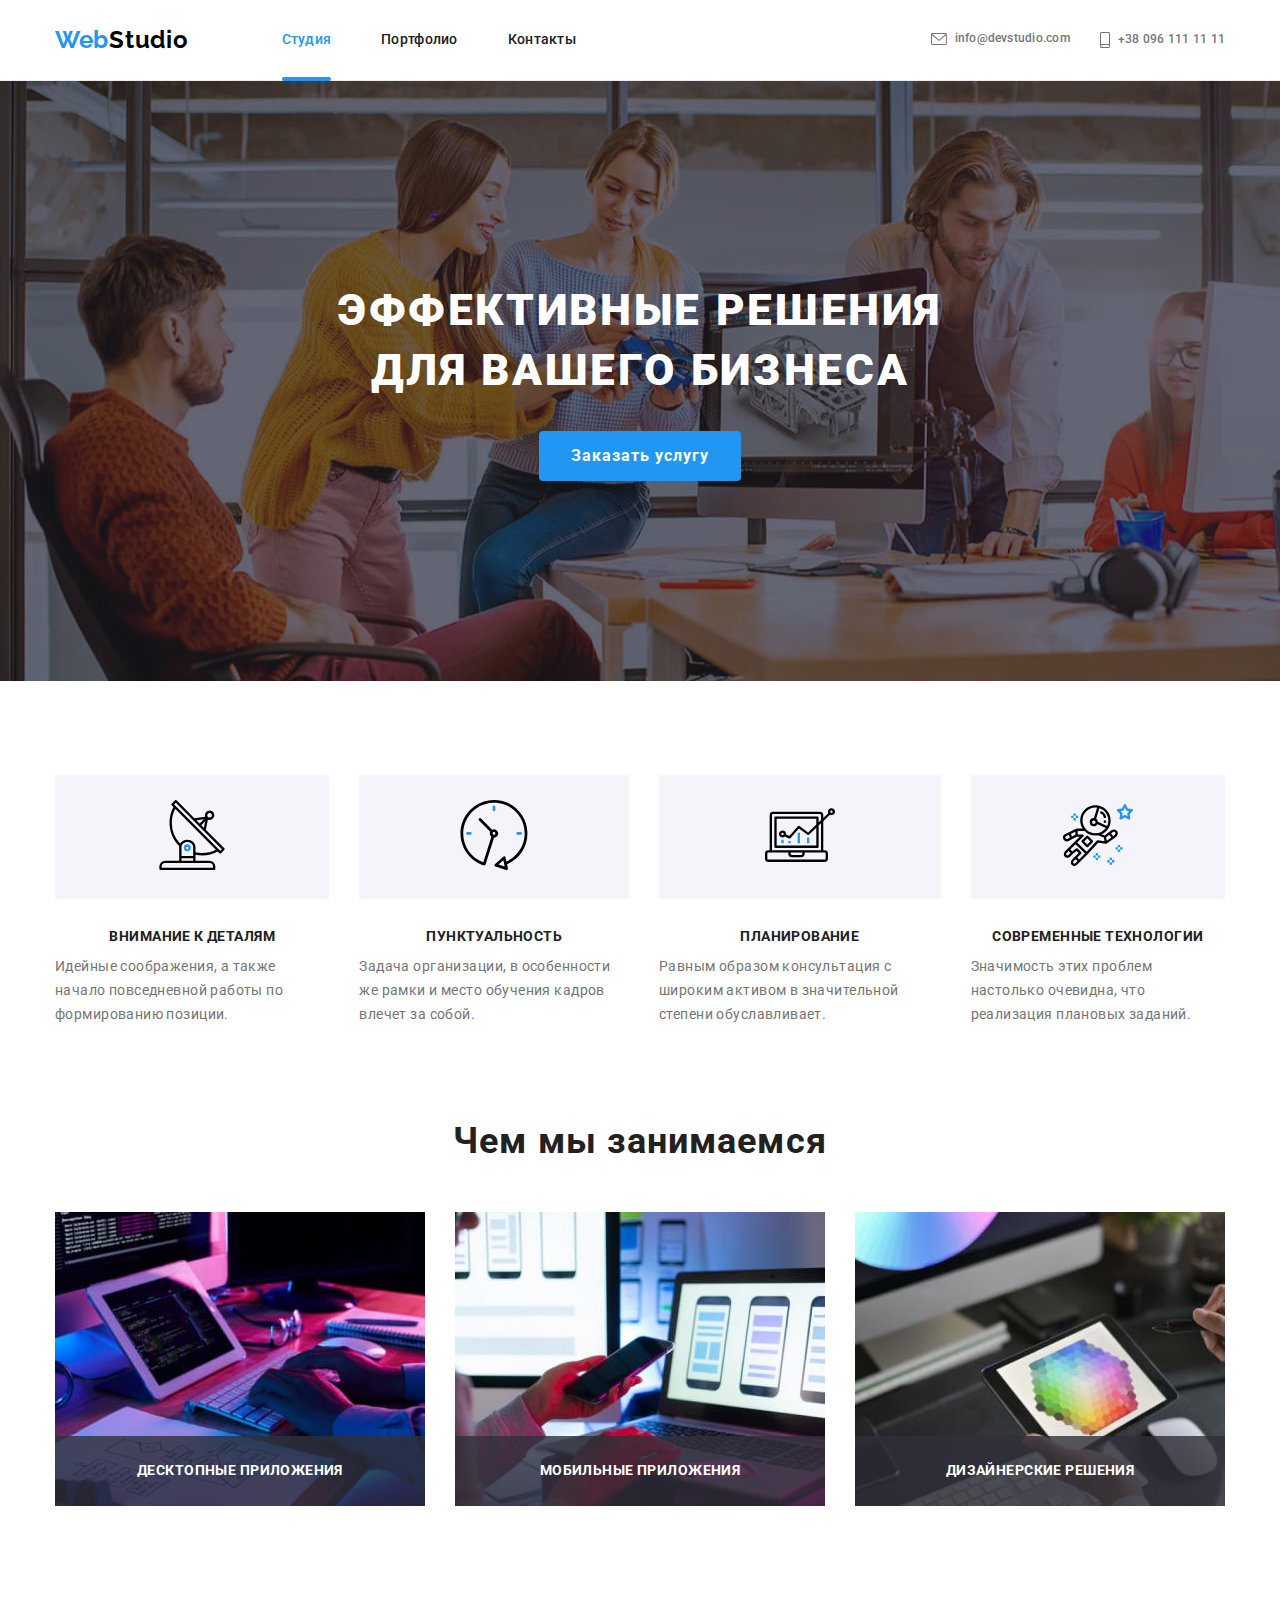
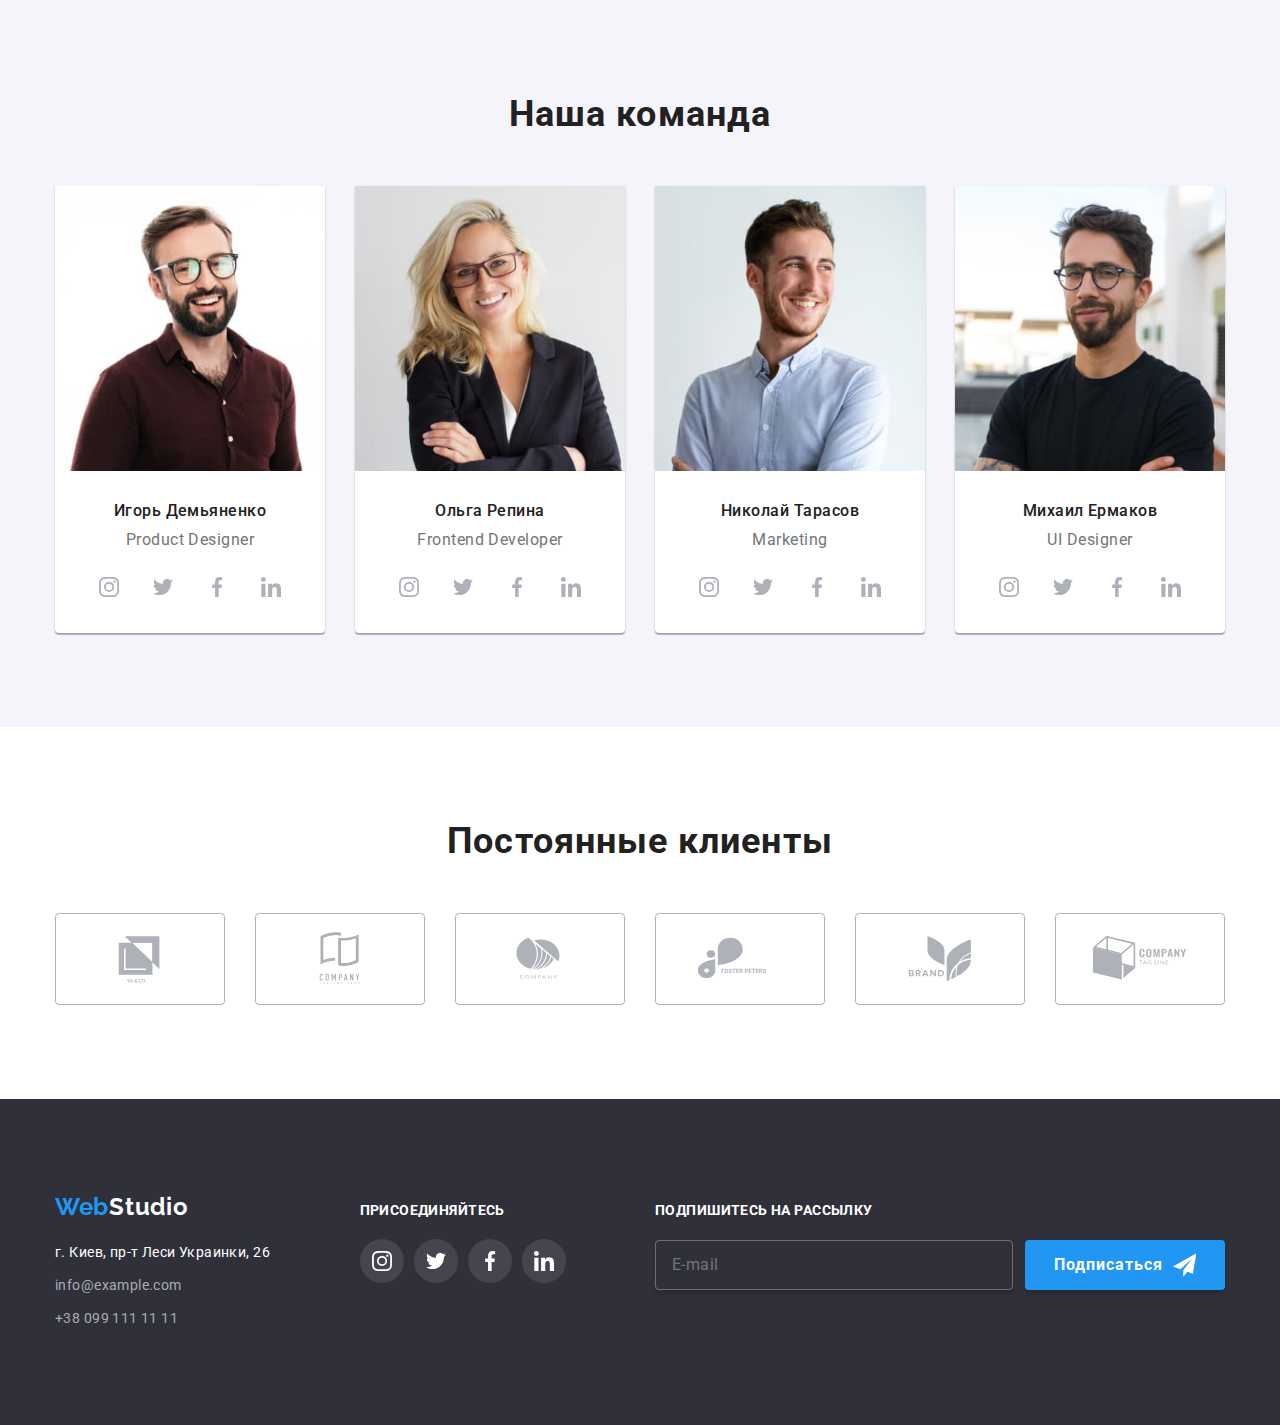
==== commit 7eb63c55: "ДЗ8 на сдачу" ====
--- a/index.html
+++ b/index.html
@@ -199,19 +199,34 @@
           <h2 class="activities-box__title">Чем мы занимаемся</h2>
           <ul class="activities-list">
             <li class="activities-list__item">
-              <img src="./images/box1.jpg" alt="Услуга1" width="370" />
+              <img
+                srcset="./images/box1.jpg 1x, ./images/box1@2x.jpg 2x"
+                src="./images/box1.jpg"
+                alt="Услуга1"
+                width="370"
+              />
               <div class="activities-list__text">
                 <h3 class="activities-list__title">Десктопные приложения</h3>
               </div>
             </li>
             <li class="activities-list__item">
-              <img src="./images/box2.jpg" alt="Услуга2" width="370" />
+              <img
+                srcset="./images/box2.jpg 1x, ./images/box2@2x.jpg 2x"
+                src="./images/box2.jpg"
+                alt="Услуга2"
+                width="370"
+              />
               <div class="activities-list__text">
                 <h3 class="activities-list__title">Мобильные приложения</h3>
               </div>
             </li>
             <li class="activities-list__item">
-              <img src="./images/box3.jpg" alt="Услуга3" width="370" />
+              <img
+                srcset="./images/box3.jpg 1x, ./images/box3@2x.jpg 2x"
+                src="./images/box3.jpg"
+                alt="Услуга3"
+                width="370"
+              />
               <div class="activities-list__text">
                 <h3 class="activities-list__title">Дизайнерские решения</h3>
               </div>
@@ -226,9 +241,12 @@
           <ul class="team-list">
             <li class="team-list__item">
               <img
+                srcset="
+                  ./images/team-card1.jpg    1x,
+                  ./images/team-card1@2x.jpg 2x
+                "
                 src="./images/team-card1.jpg"
                 alt="Игорь Демьяненко"
-                width="270"
                 class="team-list__photo"
               />
               <div class="team-list__description">
@@ -296,9 +314,12 @@
             </li>
             <li class="team-list__item">
               <img
+                srcset="
+                  ./images/team-card2.jpg    1x,
+                  ./images/team-card2@2x.jpg 2x
+                "
                 src="./images/team-card2.jpg"
                 alt="Ольга Репина"
-                width="270"
                 class="team-list__photo"
               />
               <div class="team-list__description">
@@ -366,9 +387,12 @@
             </li>
             <li class="team-list__item">
               <img
+                srcset="
+                  ./images/team-card3.jpg    1x,
+                  ./images/team-card3@2x.jpg 2x
+                "
                 src="./images/team-card3.jpg"
                 alt="Николай Тарасов"
-                width="270"
                 class="team-list__photo"
               />
               <div class="team-list__description">
@@ -436,9 +460,12 @@
             </li>
             <li class="team-list__item">
               <img
+                srcset="
+                  ./images/team-card4.jpg    1x,
+                  ./images/team-card4@2x.jpg 2x
+                "
                 src="./images/team-card4.jpg"
                 alt="Михаил Ермаков"
-                width="270"
                 class="team-list__photo"
               />
               <div class="team-list__description">
--- a/css/main.min.css
+++ b/css/main.min.css
@@ -1,2 +1,2 @@
-body{font-family:"Roboto",sans-serif;color:#212121;background-color:#fff}ul{list-style:none;margin:0;padding:0}nav{display:inline-block}h1,h2,h3{margin:0}p{margin:0}img{display:block;max-width:100%;height:auto}a{text-decoration:none}button{display:-webkit-inline-box;display:-ms-inline-flexbox;display:inline-flex;border:0;padding:0}input{outline:none}textarea{outline:none;resize:none}.container{max-width:480px;margin-left:auto;margin-right:auto;padding-left:15px;padding-right:15px}@media screen and (min-width: 768px){.container{max-width:768px}}@media screen and (min-width: 1200px){.container{max-width:1200px}}.section{padding-top:60px;padding-bottom:60px}@media screen and (min-width: 1200px){.section{padding-top:94px;padding-bottom:94px}}address{font-style:normal}.logo{font-family:"Raleway";font-weight:700;font-size:24px;line-height:1.16;letter-spacing:0.03em;color:#2196f3;margin-top:auto;margin-bottom:auto}.logo__word{font-family:"Raleway";font-weight:700;font-size:24px;line-height:1.16;letter-spacing:0.03em;color:#2196f3}.logo__word--header{color:#000}.logo__word--footer{color:#fff}.page-header{padding-top:10px;padding-bottom:10px;border-bottom:1px solid #ececec}@media screen and (min-width: 768px){.page-header{padding-top:0;padding-bottom:0}}.page-header .container{display:-webkit-box;display:-ms-flexbox;display:flex;-webkit-box-pack:justify;-ms-flex-pack:justify;justify-content:space-between;-webkit-box-align:center;-ms-flex-align:center;align-items:center}.nav-box{display:-webkit-box;display:-ms-flexbox;display:flex}@media screen and (min-width: 768px){.nav-box{width:100%}}.nav-list{display:none;margin-left:auto;margin-right:auto}@media screen and (min-width: 768px){.nav-list{display:-webkit-box;display:-ms-flexbox;display:flex}}@media screen and (min-width: 1200px){.nav-list{margin-left:93px}}.nav-list__item:not(:last-child){margin-right:50px}.nav-list__link{font-weight:500;font-size:14px;line-height:1.14;letter-spacing:0.02em;color:#212121;display:block;padding-top:32px;padding-bottom:32px;-webkit-transition:color 250ms cubic-bezier(0.4, 0, 0.2, 1);transition:color 250ms cubic-bezier(0.4, 0, 0.2, 1)}.nav-list__link:hover,.nav-list__link:focus{color:#2196f3}.nav-list__link--active{position:relative;color:#2196f3}.nav-list__link--active::after{content:"";position:absolute;bottom:0;display:block;width:100%;height:4px;margin-bottom:-1px;background-color:#2196f3;border-radius:2px}.contact-list{display:none}@media screen and (min-width: 768px){.contact-list{display:block}}@media screen and (min-width: 1200px){.contact-list{display:-webkit-box;display:-ms-flexbox;display:flex;-webkit-box-pack:end;-ms-flex-pack:end;justify-content:end;width:100%}}.contact-list__item:not(:last-child){margin-bottom:10px}@media screen and (min-width: 1200px){.contact-list__item:not(:last-child){margin-bottom:0;margin-right:30px}}.contact-list__link{display:-webkit-box;display:-ms-flexbox;display:flex;-webkit-box-align:center;-ms-flex-align:center;align-items:center;font-weight:500;font-size:12px;line-height:1.16;letter-spacing:0.02em;color:#757575;-webkit-transition:color 250ms cubic-bezier(0.4, 0, 0.2, 1);transition:color 250ms cubic-bezier(0.4, 0, 0.2, 1)}.contact-list__link:hover,.contact-list__link:focus{color:#2196f3}.contact-list__icon{display:inline-block;margin-right:8px;fill:currentColor}.burger-button{background-color:transparent}.burger-button:hover,.burger-button:focus{color:#2196f3}@media screen and (min-width: 768px){.burger-button{display:none}}.burger-button__icon{fill:currentColor}.mobile-menu{position:absolute;z-index:2;display:none;-webkit-box-orient:vertical;-webkit-box-direction:normal;-ms-flex-direction:column;flex-direction:column;-webkit-box-pack:justify;-ms-flex-pack:justify;justify-content:space-between;top:0;left:0;width:100%;height:100%;padding:48px 40px;background-color:#fff}.mobile-menu.is-open{display:-webkit-box;display:-ms-flexbox;display:flex}.menu-close-button{position:absolute;top:10px;right:15px;background-color:transparent}.menu-close-button:hover,.menu-close-button:focus{color:#2196f3}.menu-close-button__icon{fill:currentColor}.mobile-menu__item:not(:last-child){margin-bottom:32px}.mobile-menu__link{font-family:"Roboto";font-weight:500;font-size:40px;line-height:1.17;letter-spacing:0.02em;color:#212121}.mobile-menu__link:hover,.mobile-menu__link:focus{color:#2196f3}.mobile-menu-contacts{margin-bottom:64px}.mobile-menu-contacts__item:not(:last-child){margin-bottom:32px}.mobile-menu-tel__link{font-family:#212121;font-style:normal;font-weight:500;font-size:34px;line-height:1.17;letter-spacing:0.02em;color:#2196f3}.mobile-menu-mail__link{font-family:#212121;font-style:normal;font-weight:500;font-size:24px;line-height:1.16;letter-spacing:0.02em;color:#757575}.mobile-menu-networks{display:-webkit-box;display:-ms-flexbox;display:flex}.mobile-menu-networks__item:not(:last-child){margin-right:10px}.mobile-menu-networks__item:not(:last-child)::after{content:"";width:0;height:100%;border:1px solid rgba(33,33,33,0.2);margin-left:10px}.mobile-menu-networks__link{font-family:#212121;font-style:normal;font-weight:500;font-size:18px;line-height:1.22;letter-spacing:0.02em;color:#2196f3}.hero-box{max-width:480px;background-color:#2f303a;text-align:center;margin-right:auto;margin-left:auto;padding-top:118px;padding-bottom:118px;background-image:-webkit-gradient(linear, left top, left bottom, from(rgba(47,48,58,0.4)), to(rgba(47,48,58,0.4))),url(/images/mobile/mobile-hero.jpg);background-image:linear-gradient(rgba(47,48,58,0.4), rgba(47,48,58,0.4)),url(/images/mobile/mobile-hero.jpg);background-size:cover}@media screen and (min-device-pixel-ratio: 2), screen and (-webkit-min-device-pixel-ratio: 2), screen and (min-resolution: 192dpi), screen and (min-resolution: 2dppx){.hero-box{background-image:-webkit-gradient(linear, left top, left bottom, from(rgba(47,48,58,0.4)), to(rgba(47,48,58,0.4))),url(/images/mobile/mobile-hero@2x.jpg);background-image:linear-gradient(rgba(47,48,58,0.4), rgba(47,48,58,0.4)),url(/images/mobile/mobile-hero@2x.jpg)}}@media screen and (min-width: 768px){.hero-box{max-width:1200px;height:auto;background-color:#2f303a;text-align:center;margin-right:auto;margin-left:auto;padding:118px 204px;background-image:-webkit-gradient(linear, left top, left bottom, from(rgba(47,48,58,0.4)), to(rgba(47,48,58,0.4))),url(/images/tablet/tablet-hero.jpg);background-image:linear-gradient(rgba(47,48,58,0.4), rgba(47,48,58,0.4)),url(/images/tablet/tablet-hero.jpg);background-size:cover}}@media screen and (min-width: 768px) and (min-device-pixel-ratio: 2), screen and (min-width: 768px) and (-webkit-min-device-pixel-ratio: 2), screen and (min-width: 768px) and (min-resolution: 192dpi), screen and (min-width: 768px) and (min-resolution: 2dppx){.hero-box{background-image:-webkit-gradient(linear, left top, left bottom, from(rgba(47,48,58,0.4)), to(rgba(47,48,58,0.4))),url(/images/tablet/tablet-hero@2x.jpg);background-image:linear-gradient(rgba(47,48,58,0.4), rgba(47,48,58,0.4)),url(/images/tablet/tablet-hero@2x.jpg)}}@media screen and (min-width: 1200px){.hero-box{max-width:1600px;height:auto;background-color:#2f303a;text-align:center;margin-right:auto;margin-left:auto;padding-top:200px;padding-bottom:200px;background-image:-webkit-gradient(linear, left top, left bottom, from(rgba(47,48,58,0.4)), to(rgba(47,48,58,0.4))),url(/images/desktop/hero.jpg);background-image:linear-gradient(rgba(47,48,58,0.4), rgba(47,48,58,0.4)),url(/images/desktop/hero.jpg);background-size:cover}}@media screen and (min-width: 1200px) and (min-device-pixel-ratio: 2), screen and (min-width: 1200px) and (-webkit-min-device-pixel-ratio: 2), screen and (min-width: 1200px) and (min-resolution: 192dpi), screen and (min-width: 1200px) and (min-resolution: 2dppx){.hero-box{background-image:-webkit-gradient(linear, left top, left bottom, from(rgba(47,48,58,0.4)), to(rgba(47,48,58,0.4))),url(/images/desktop/hero@2x.jpg);background-image:linear-gradient(rgba(47,48,58,0.4), rgba(47,48,58,0.4)),url(/images/desktop/hero@2x.jpg)}}.hero-box__title{max-width:360px;margin-right:auto;margin-left:auto;font-weight:900;font-size:26px;line-height:1.62;letter-spacing:0.06em;text-transform:uppercase;color:#fff}@media screen and (min-width: 1200px){.hero-box__title{font-size:44px;line-height:1.36;max-width:696px}}.order-button{font-weight:700;font-size:16px;line-height:1.87;letter-spacing:0.06em;background-color:#2196f3;color:#fff;cursor:pointer;min-width:200px;border-radius:4px;margin-top:30px;padding:10px 32px;-webkit-transition:background-color 250ms cubic-bezier(0.4, 0, 0.2, 1);transition:background-color 250ms cubic-bezier(0.4, 0, 0.2, 1)}.order-button:hover,.order-button:focus{background-color:#188ce8}.features-box__title--visually-hidden{position:absolute;clip:rect(0 0 0 0);width:1px;height:1px;margin:-1px}@media screen and (min-width: 768px){.features-list{display:-webkit-box;display:-ms-flexbox;display:flex;-webkit-box-pack:center;-ms-flex-pack:center;justify-content:center;-ms-flex-wrap:wrap;flex-wrap:wrap;margin-top:-30px;margin-left:-30px}}@media screen and (min-width: 1200px){.features-list{-ms-flex-wrap:nowrap;flex-wrap:nowrap;margin-top:0;margin-left:0}}@media screen and (min-width: 768px) and (max-width: 1199px){.features-list__item{-ms-flex-preferred-size:calc(100% / 2 - 30px);flex-basis:calc(100% / 2 - 30px);margin-top:30px;margin-left:30px}}.features-list__item:not(:last-child){margin-bottom:30px}@media screen and (min-width: 768px){.features-list__item:not(:last-child){margin-bottom:0px}}@media screen and (min-width: 1200px){.features-list__item:not(:last-child){margin-right:30px}}.features-list__picture{text-align:center;padding:25px 0;background-color:#f5f4fa}.features-list__title{font-weight:700;font-size:14px;line-height:1.14;text-align:center;letter-spacing:0.03em;text-transform:uppercase;margin-top:30px}.features-list__text{font-size:14px;line-height:1.71;letter-spacing:0.03em;color:#757575;margin-top:10px}.activities-box{display:none}@media screen and (min-width: 1200px){.activities-box{display:block;padding-bottom:94px}}.activities-box__title{font-weight:700;font-size:36px;line-height:1.16;letter-spacing:0.03em;text-align:center;margin-bottom:50px}.activities-list{display:-webkit-box;display:-ms-flexbox;display:flex}.activities-list__item{position:relative}.activities-list__item:not(:last-child){margin-right:30px}.activities-list__text{position:absolute;bottom:0;display:-webkit-box;display:-ms-flexbox;display:flex;-webkit-box-pack:center;-ms-flex-pack:center;justify-content:center;-webkit-box-align:center;-ms-flex-align:center;align-items:center;width:100%;height:70px;background-color:rgba(47,48,58,0.8)}.activities-list__title{font-weight:700;font-size:14px;line-height:1.14;text-align:center;letter-spacing:0.03em;text-transform:uppercase;color:#ffffff}.team-box{background-color:#f5f4fa}.team-box__title{font-weight:700;font-size:28px;line-height:1.17;letter-spacing:0.03em;text-align:center;margin-bottom:30px}@media screen and (min-width: 1200px){.team-box__title{font-size:36px;line-height:1.16;margin-bottom:50px}}@media screen and (min-width: 768px){.team-list{display:-webkit-box;display:-ms-flexbox;display:flex;-webkit-box-pack:center;-ms-flex-pack:center;justify-content:center;-ms-flex-wrap:wrap;flex-wrap:wrap;margin-top:-30px;margin-left:-30px}}@media screen and (min-width: 1200px){.team-list{-ms-flex-wrap:nowrap;flex-wrap:nowrap;margin-top:0;margin-left:0}}.team-list__item{margin-left:auto;margin-right:auto;background-color:#fff;max-width:270px;text-align:center;border-radius:0px 0px 4px 4px;-webkit-box-shadow:0px 1px 3px rgba(0,0,0,0.12),0px 1px 1px rgba(0,0,0,0.14),0px 2px 1px rgba(0,0,0,0.2);box-shadow:0px 1px 3px rgba(0,0,0,0.12),0px 1px 1px rgba(0,0,0,0.14),0px 2px 1px rgba(0,0,0,0.2)}.team-list__item:not(:last-child){margin-bottom:30px}@media screen and (min-width: 768px){.team-list__item:not(:last-child){margin-bottom:0}}@media screen and (min-width: 1200px){.team-list__item:not(:last-child){margin-right:30px}}@media screen and (min-width: 768px) and (max-width: 1199px){.team-list__item{max-width:354px;-ms-flex-preferred-size:calc(100% / 2 - 30px);flex-basis:calc(100% / 2 - 30px);margin-left:30px;margin-top:30px}}.team-list__description{padding-top:30px;padding-bottom:24px}.team-list__member-name{font-weight:500;font-size:16px;line-height:1.19;letter-spacing:0.03em}.team-list__member-position{font-size:16px;line-height:1.19;letter-spacing:0.03em;color:#757575;margin-top:10px;margin-bottom:16px}.social-networks-list{display:-webkit-box;display:-ms-flexbox;display:flex;-webkit-box-pack:center;-ms-flex-pack:center;justify-content:center}.social-networks-list__item:not(:last-child){margin-right:10px}.social-networks-list__link{display:-webkit-box;display:-ms-flexbox;display:flex;-webkit-box-pack:center;-ms-flex-pack:center;justify-content:center;-webkit-box-align:center;-ms-flex-align:center;align-items:center;width:44px;height:44px;border-radius:50%;-webkit-transition:color 250ms cubic-bezier(0.4, 0, 0.2, 1),background-color 250ms cubic-bezier(0.4, 0, 0.2, 1);transition:color 250ms cubic-bezier(0.4, 0, 0.2, 1),background-color 250ms cubic-bezier(0.4, 0, 0.2, 1)}.social-networks-list__link:hover,.social-networks-list__link:focus{color:white;background-color:#2196f3}.social-networks-list__link--light{color:#afb1b8}.social-networks-list__link--dark{color:#ffffff;background-image:-webkit-gradient(linear, left top, left bottom, from(rgba(255,255,255,0.1)), to(rgba(255,255,255,0.1)));background-image:linear-gradient(rgba(255,255,255,0.1), rgba(255,255,255,0.1))}.social-networks-list__icon{fill:currentColor}.clients-box__title{font-weight:700;font-size:28px;line-height:1.17;text-align:center;letter-spacing:0.03em;margin-bottom:30px}@media screen and (min-width: 1200px){.clients-box__title{font-size:36px;line-height:1.16;margin-bottom:50px}}.clients-list{display:-webkit-box;display:-ms-flexbox;display:flex;-webkit-box-pack:center;-ms-flex-pack:center;justify-content:center;-ms-flex-wrap:wrap;flex-wrap:wrap;margin-top:-30px;margin-left:-30px}@media screen and (min-width: 1200px){.clients-list{-ms-flex-wrap:nowrap;flex-wrap:nowrap;margin-top:0;margin-left:0}}.clients-list__item{-ms-flex-preferred-size:calc(100% / 2 - 30px);flex-basis:calc(100% / 2 - 30px);margin-top:30px;margin-left:30px}@media screen and (min-width: 768px){.clients-list__item{-ms-flex-preferred-size:calc(100% / 3 - 30px);flex-basis:calc(100% / 3 - 30px)}}@media screen and (min-width: 1200px){.clients-list__item{margin-top:0;margin-left:0}}@media screen and (min-width: 1200px){.clients-list__item:not(:last-child){margin-right:30px}}.clients-list__link{display:-webkit-box;display:-ms-flexbox;display:flex;-webkit-box-pack:center;-ms-flex-pack:center;justify-content:center;-webkit-box-align:center;-ms-flex-align:center;align-items:center;min-width:210px;height:92px;border:1px solid #afb1b8;border-radius:4px;color:#afb1b8;-webkit-transition:color 250ms cubic-bezier(0.4, 0, 0.2, 1),border-color 250ms cubic-bezier(0.4, 0, 0.2, 1);transition:color 250ms cubic-bezier(0.4, 0, 0.2, 1),border-color 250ms cubic-bezier(0.4, 0, 0.2, 1)}.clients-list__link:hover,.clients-list__link:focus{color:#2196f3;border-color:#2196f3}@media screen and (min-width: 768px){.clients-list__link{min-width:226px}}@media screen and (min-width: 1200px){.clients-list__link{min-width:170px}}.clients-list__icon{fill:currentColor}.footer-box{background-color:#2f303a}.footer-box .container{text-align:center}@media screen and (min-width: 768px){.footer-box .container{display:-webkit-box;display:-ms-flexbox;display:flex;-ms-flex-wrap:wrap;flex-wrap:wrap;-webkit-box-pack:center;-ms-flex-pack:center;justify-content:center;-webkit-box-align:baseline;-ms-flex-align:baseline;align-items:baseline;padding:0 60px}}@media screen and (min-width: 1200px){.footer-box .container{-ms-flex-wrap:nowrap;flex-wrap:nowrap;padding:0 15px;text-align:start}}.adress-section{font-size:14px;line-height:1.71;letter-spacing:0.03em;color:#fff;margin-top:20px}.adress-list{margin-top:8px}@media screen and (min-width: 1200px){.adress-list{margin-top:9px}}.adress-list__item:not(:last-child){margin-bottom:8px}@media screen and (min-width: 1200px){.adress-list__item:not(:last-child){margin-bottom:9px}}.adress-list__link{font-size:14px;line-height:1.71;letter-spacing:0.03em;color:rgba(255,255,255,0.6);-webkit-transition:color 250ms cubic-bezier(0.4, 0, 0.2, 1);transition:color 250ms cubic-bezier(0.4, 0, 0.2, 1)}.adress-list__link:hover,.adress-list__link:focus{color:#2196f3}.join-box{margin-top:60px}@media screen and (min-width: 768px){.join-box{margin-top:0;margin-left:auto}}.join-box__word{font-weight:700;font-size:14px;line-height:1.14;letter-spacing:0.03em;text-transform:uppercase;color:#ffffff;margin-bottom:20px}.subscribe-form{margin-top:60px}@media screen and (min-width: 768px){.subscribe-form{min-width:450px;margin-left:auto;margin-right:auto}}@media screen and (min-width: 1200px){.subscribe-form{min-width:570px;margin-left:auto;margin-right:0;margin-top:0}}.subscribe-form__label{font-weight:700;font-size:14px;line-height:1.14;letter-spacing:0.03em;text-transform:uppercase;color:#ffffff}.subscribe-form__input-box{margin-top:20px}@media screen and (min-width: 1200px){.subscribe-form__input-box{display:-webkit-box;display:-ms-flexbox;display:flex}}.subscribe-form__input-item{display:block;width:100%;min-height:50px;padding-left:16px;background-color:transparent;border:1px solid rgba(255,255,255,0.3);-webkit-box-shadow:0px 4px 4px rgba(0,0,0,0.15);box-shadow:0px 4px 4px rgba(0,0,0,0.15);border-radius:4px;font-size:16px;line-height:1.25;letter-spacing:0.03em;color:rgba(255,255,255,0.6)}.subscribe-form__button{display:-webkit-box;display:-ms-flexbox;display:flex;-webkit-box-pack:center;-ms-flex-pack:center;justify-content:center;-webkit-box-align:center;-ms-flex-align:center;align-items:center;min-width:200px;height:50px;padding:10px 29px;margin-top:20px;margin-left:auto;margin-right:auto;background-color:#2196f3;-webkit-box-shadow:0px 4px 4px rgba(0,0,0,0.15);box-shadow:0px 4px 4px rgba(0,0,0,0.15);border-radius:4px;font-weight:700;font-size:16px;line-height:1.87;letter-spacing:0.06em;color:#ffffff;-webkit-transition:background-color 250ms cubic-bezier(0.4, 0, 0.2, 1);transition:background-color 250ms cubic-bezier(0.4, 0, 0.2, 1)}.subscribe-form__button:hover,.subscribe-form__button:focus{background-color:#188ce8}@media screen and (min-width: 1200px){.subscribe-form__button{margin-top:0;margin-left:12px}}.subscribe-form__icon{margin-left:10px}.backdrop{position:absolute;top:0;left:0;width:100%;height:100%;background-color:rgba(0,0,0,0.2);-webkit-transition:opacity 250ms cubic-bezier(0.4, 0, 0.2, 1);transition:opacity 250ms cubic-bezier(0.4, 0, 0.2, 1)}.backdrop.is-hidden{opacity:0;pointer-events:none}.backdrop.is-hidden .modal{-webkit-transform:translate(-50%, -50%) scale(0.5);transform:translate(-50%, -50%) scale(0.5)}.modal{position:absolute;top:50%;left:50%;-webkit-transform:translate(-50%, -50%) scale(1);transform:translate(-50%, -50%) scale(1);width:90%;padding:40px;background-color:#fff;-webkit-transition:-webkit-transform 250ms cubic-bezier(0.4, 0, 0.2, 1);transition:-webkit-transform 250ms cubic-bezier(0.4, 0, 0.2, 1);transition:transform 250ms cubic-bezier(0.4, 0, 0.2, 1);transition:transform 250ms cubic-bezier(0.4, 0, 0.2, 1), -webkit-transform 250ms cubic-bezier(0.4, 0, 0.2, 1)}@media screen and (min-width: 768px){.modal{max-width:450px}}.modal__close-button{position:absolute;top:8px;right:8px;display:-webkit-box;display:-ms-flexbox;display:flex;-webkit-box-pack:center;-ms-flex-pack:center;justify-content:center;-webkit-box-align:center;-ms-flex-align:center;align-items:center;width:30px;height:30px;border:1px solid rgba(0,0,0,0.1);border-radius:50%;background-color:#fff;cursor:pointer;-webkit-transition:color 250ms cubic-bezier(0.4, 0, 0.2, 1);transition:color 250ms cubic-bezier(0.4, 0, 0.2, 1)}.modal__close-button:hover{color:#2196f3}.modal__button-icon{fill:currentColor}.modal__title{font-weight:700;font-size:20px;line-height:1.15;text-align:center;letter-spacing:0.03em;margin-bottom:12px}.form-label{display:block;margin-bottom:10px}.form-label__name{display:block;font-size:12px;line-height:1.17;letter-spacing:0.01em;color:#757575;margin-bottom:4px}.form-label__input-box{display:block;position:relative}.form-label__input-item{display:block;width:100%;padding-left:42px;padding-top:12px;padding-bottom:12px;border:1px solid rgba(33,33,33,0.2);border-radius:4px;cursor:pointer;-webkit-transition:border-color 250ms cubic-bezier(0.4, 0, 0.2, 1);transition:border-color 250ms cubic-bezier(0.4, 0, 0.2, 1)}.form-label__input-item:focus{border-color:#2196f3}.form-label__input-icon{position:absolute;top:50%;left:12px;-webkit-transform:translateY(-50%);transform:translateY(-50%);fill:currentColor;-webkit-transition:color 250ms cubic-bezier(0.4, 0, 0.2, 1);transition:color 250ms cubic-bezier(0.4, 0, 0.2, 1)}.form-label__input-item:focus+.form-label__input-icon{color:#2196f3}.form-label__textarea-item{display:block;width:100%;min-height:120px;padding:16px 12px;border:1px solid rgba(33,33,33,0.2);border-radius:4px;cursor:pointer;-webkit-transition:border-color 250ms cubic-bezier(0.4, 0, 0.2, 1);transition:border-color 250ms cubic-bezier(0.4, 0, 0.2, 1)}.form-label__textarea-item::-webkit-input-placeholder{font-size:12px;line-height:1.17;letter-spacing:0.01em;color:rgba(117,117,117,0.5)}.form-label__textarea-item:-ms-input-placeholder{font-size:12px;line-height:1.17;letter-spacing:0.01em;color:rgba(117,117,117,0.5)}.form-label__textarea-item::-ms-input-placeholder{font-size:12px;line-height:1.17;letter-spacing:0.01em;color:rgba(117,117,117,0.5)}.form-label__textarea-item::placeholder{font-size:12px;line-height:1.17;letter-spacing:0.01em;color:rgba(117,117,117,0.5)}.form-label__textarea-item:focus{border-color:#2196f3}.form-check{display:-webkit-box;display:-ms-flexbox;display:flex;-webkit-box-pack:center;-ms-flex-pack:center;justify-content:center;-webkit-box-align:center;-ms-flex-align:center;align-items:center;margin-top:20px}.form-check__input-item{-webkit-appearance:none;-moz-appearance:none;appearance:none;position:absolute}.form-check__input-icon{display:block;border:2px solid #212121;border-radius:2px;-webkit-transition:background-color 250ms cubic-bezier(0.4, 0, 0.2, 1),border-color 250ms cubic-bezier(0.4, 0, 0.2, 1);transition:background-color 250ms cubic-bezier(0.4, 0, 0.2, 1),border-color 250ms cubic-bezier(0.4, 0, 0.2, 1)}.form-check__input-item:checked+.form-check__input-icon{background-color:#2196f3;border-color:#2196f3}.form-check__text{display:block;margin-left:8px;font-size:12px;line-height:1.17;letter-spacing:0.03em;color:#757575}.form-check__link{font-style:normal;font-weight:normal;font-size:12px;line-height:1.17;letter-spacing:0.03em;text-decoration:underline;color:#2196f3}.form-button{display:block;margin-top:30px;margin-left:auto;margin-right:auto;min-width:200px;min-height:50px;background-color:#2196f3;font-weight:700;font-size:16px;line-height:1.87;-webkit-box-align:center;-ms-flex-align:center;align-items:center;text-align:center;letter-spacing:0.06em;color:#ffffff;-webkit-box-shadow:0px 4px 4px rgba(0,0,0,0.15);box-shadow:0px 4px 4px rgba(0,0,0,0.15);border-radius:4px;cursor:pointer;-webkit-transition:background-color 250ms cubic-bezier(0.4, 0, 0.2, 1);transition:background-color 250ms cubic-bezier(0.4, 0, 0.2, 1)}.form-button:hover,.form-button:focus{background-color:#188ce8}.portfolio-title{font-weight:700;font-size:36px;line-height:1.16;letter-spacing:0.03em;text-align:center}.portfolio-title--visually-hidden{position:absolute;clip:rect(0 0 0 0);width:1px;height:1px;margin:-1px}.filters-list{display:-webkit-box;display:-ms-flexbox;display:flex;-ms-flex-wrap:wrap;flex-wrap:wrap;margin-top:-15px;margin-bottom:40px}@media screen and (min-width: 768px){.filters-list{-ms-flex-wrap:nowrap;flex-wrap:nowrap;-webkit-box-pack:center;-ms-flex-pack:center;justify-content:center;margin-bottom:30px}}.filters-list__item{margin-top:15px}.filters-list__item:not(:last-child){margin-right:8px}.filter-button{font-family:"Roboto";font-weight:500;font-size:16px;line-height:1.62;letter-spacing:0.03em;background-color:#f5f4fa;border-radius:4px;padding:6px 22px;-webkit-transition:background-color 250ms cubic-bezier(0.4, 0, 0.2, 1),color 250ms cubic-bezier(0.4, 0, 0.2, 1),-webkit-box-shadow 250ms cubic-bezier(0.4, 0, 0.2, 1);transition:background-color 250ms cubic-bezier(0.4, 0, 0.2, 1),color 250ms cubic-bezier(0.4, 0, 0.2, 1),-webkit-box-shadow 250ms cubic-bezier(0.4, 0, 0.2, 1);transition:background-color 250ms cubic-bezier(0.4, 0, 0.2, 1),color 250ms cubic-bezier(0.4, 0, 0.2, 1),box-shadow 250ms cubic-bezier(0.4, 0, 0.2, 1);transition:background-color 250ms cubic-bezier(0.4, 0, 0.2, 1),color 250ms cubic-bezier(0.4, 0, 0.2, 1),box-shadow 250ms cubic-bezier(0.4, 0, 0.2, 1),-webkit-box-shadow 250ms cubic-bezier(0.4, 0, 0.2, 1)}.filter-button:hover,.filter-button:focus{background-color:#2196f3;color:#fff;cursor:pointer;-webkit-box-shadow:0px 3px 1px rgba(0,0,0,0.1),0px 1px 2px rgba(0,0,0,0.08),0px 2px 2px rgba(0,0,0,0.12);box-shadow:0px 3px 1px rgba(0,0,0,0.1),0px 1px 2px rgba(0,0,0,0.08),0px 2px 2px rgba(0,0,0,0.12)}@media screen and (min-width: 768px){.projects-list{display:-webkit-box;display:-ms-flexbox;display:flex;-ms-flex-wrap:wrap;flex-wrap:wrap;margin-top:-30px;margin-left:-30px}}@media screen and (min-width: 768px){.projects-list__item{-ms-flex-preferred-size:calc(100% / 2 - 30px);flex-basis:calc(100% / 2 - 30px);margin-top:30px;margin-left:30px;height:100%}}.projects-list__item:not(:last-child){margin-bottom:30px}@media screen and (min-width: 768px){.projects-list__item:not(:last-child){margin-bottom:0}}.project-card{display:block;-webkit-transition:-webkit-box-shadow 250ms cubic-bezier(0.4, 0, 0.2, 1);transition:-webkit-box-shadow 250ms cubic-bezier(0.4, 0, 0.2, 1);transition:box-shadow 250ms cubic-bezier(0.4, 0, 0.2, 1);transition:box-shadow 250ms cubic-bezier(0.4, 0, 0.2, 1), -webkit-box-shadow 250ms cubic-bezier(0.4, 0, 0.2, 1)}.project-card:hover,.project-card:focus{-webkit-box-shadow:0px 1px 1px rgba(0,0,0,0.12),0px 4px 4px rgba(0,0,0,0.06),1px 4px 6px rgba(0,0,0,0.16);box-shadow:0px 1px 1px rgba(0,0,0,0.12),0px 4px 4px rgba(0,0,0,0.06),1px 4px 6px rgba(0,0,0,0.16)}.project-card__content{position:relative;overflow:hidden}.project-card__picture{width:100%;height:auto}.project-card__overlay{position:absolute;top:0;left:0;display:block;padding:77px 24px;width:100%;height:100%;font-size:18px;line-height:1.56;letter-spacing:0.03em;color:#ffffff;background-color:rgba(33,150,243,0.9);-webkit-transform:translateY(100%);transform:translateY(100%);-webkit-transition:-webkit-transform 250ms cubic-bezier(0.4, 0, 0.2, 1);transition:-webkit-transform 250ms cubic-bezier(0.4, 0, 0.2, 1);transition:transform 250ms cubic-bezier(0.4, 0, 0.2, 1);transition:transform 250ms cubic-bezier(0.4, 0, 0.2, 1), -webkit-transform 250ms cubic-bezier(0.4, 0, 0.2, 1)}.project-card:hover .project-card__overlay,.project-card:focus .project-card__overlay{-webkit-transform:translateY(0);transform:translateY(0)}.project-card__text{border-left:1px solid #eeeeee;border-bottom:1px solid #eeeeee;border-right:1px solid #eeeeee;padding:20px 24px}@media screen and (min-width: 768px) and (max-width: 1199px){.projects-list__item:first-child .project-card__text{padding-bottom:56px}}.project-card__name{font-weight:700;font-size:18px;line-height:2;letter-spacing:0.06em;color:#212121}.project-card__category{font-size:16px;line-height:1.87;letter-spacing:0.03em;color:#757575;margin-top:4px}
+body{font-family:"Roboto",sans-serif;color:#212121;background-color:#fff}ul{list-style:none;margin:0;padding:0}nav{display:inline-block}h1,h2,h3{margin:0}p{margin:0}img{display:block;max-width:100%;height:auto}a{text-decoration:none}button{display:-webkit-inline-box;display:-ms-inline-flexbox;display:inline-flex;border:0;padding:0}input{outline:none}textarea{outline:none;resize:none}.container{max-width:480px;margin-left:auto;margin-right:auto;padding-left:15px;padding-right:15px}@media screen and (min-width: 768px){.container{max-width:768px}}@media screen and (min-width: 1200px){.container{max-width:1200px}}.section{padding-top:60px;padding-bottom:60px}@media screen and (min-width: 1200px){.section{padding-top:94px;padding-bottom:94px}}address{font-style:normal}.logo{font-family:"Raleway";font-weight:700;font-size:24px;line-height:1.16;letter-spacing:0.03em;color:#2196f3;margin-top:auto;margin-bottom:auto}.logo__word{font-family:"Raleway";font-weight:700;font-size:24px;line-height:1.16;letter-spacing:0.03em;color:#2196f3}.logo__word--header{color:#000}.logo__word--footer{color:#fff}.page-header{padding-top:10px;padding-bottom:10px;border-bottom:1px solid #ececec}@media screen and (min-width: 768px){.page-header{padding-top:0;padding-bottom:0}}.page-header .container{display:-webkit-box;display:-ms-flexbox;display:flex;-webkit-box-pack:justify;-ms-flex-pack:justify;justify-content:space-between;-webkit-box-align:center;-ms-flex-align:center;align-items:center}.nav-box{display:-webkit-box;display:-ms-flexbox;display:flex}@media screen and (min-width: 768px){.nav-box{width:100%}}.nav-list{display:none;margin-left:auto;margin-right:auto}@media screen and (min-width: 768px){.nav-list{display:-webkit-box;display:-ms-flexbox;display:flex}}@media screen and (min-width: 1200px){.nav-list{margin-left:93px}}.nav-list__item:not(:last-child){margin-right:50px}.nav-list__link{font-weight:500;font-size:14px;line-height:1.14;letter-spacing:0.02em;color:#212121;display:block;padding-top:32px;padding-bottom:32px;-webkit-transition:color 250ms cubic-bezier(0.4, 0, 0.2, 1);transition:color 250ms cubic-bezier(0.4, 0, 0.2, 1)}.nav-list__link:hover,.nav-list__link:focus{color:#2196f3}.nav-list__link--active{position:relative;color:#2196f3}.nav-list__link--active::after{content:"";position:absolute;bottom:0;display:block;width:100%;height:4px;margin-bottom:-1px;background-color:#2196f3;border-radius:2px}.contact-list{display:none}@media screen and (min-width: 768px){.contact-list{display:block}}@media screen and (min-width: 1200px){.contact-list{display:-webkit-box;display:-ms-flexbox;display:flex;-webkit-box-pack:end;-ms-flex-pack:end;justify-content:end;width:100%}}.contact-list__item:not(:last-child){margin-bottom:10px}@media screen and (min-width: 1200px){.contact-list__item:not(:last-child){margin-bottom:0;margin-right:30px}}.contact-list__link{display:-webkit-box;display:-ms-flexbox;display:flex;-webkit-box-align:center;-ms-flex-align:center;align-items:center;font-weight:500;font-size:12px;line-height:1.16;letter-spacing:0.02em;color:#757575;-webkit-transition:color 250ms cubic-bezier(0.4, 0, 0.2, 1);transition:color 250ms cubic-bezier(0.4, 0, 0.2, 1)}.contact-list__link:hover,.contact-list__link:focus{color:#2196f3}.contact-list__icon{display:inline-block;margin-right:8px;fill:currentColor}.burger-button{background-color:transparent}.burger-button:hover,.burger-button:focus{color:#2196f3}@media screen and (min-width: 768px){.burger-button{display:none}}.burger-button__icon{fill:currentColor}.mobile-menu{position:absolute;z-index:2;display:none;-webkit-box-orient:vertical;-webkit-box-direction:normal;-ms-flex-direction:column;flex-direction:column;-webkit-box-pack:justify;-ms-flex-pack:justify;justify-content:space-between;top:0;left:0;width:100%;height:100%;padding:48px 40px;background-color:#fff}.mobile-menu.is-open{display:-webkit-box;display:-ms-flexbox;display:flex}.menu-close-button{position:absolute;top:10px;right:15px;background-color:transparent}.menu-close-button:hover,.menu-close-button:focus{color:#2196f3}.menu-close-button__icon{fill:currentColor}.mobile-menu__item:not(:last-child){margin-bottom:32px}.mobile-menu__link{font-family:"Roboto";font-weight:500;font-size:40px;line-height:1.17;letter-spacing:0.02em;color:#212121}.mobile-menu__link:hover,.mobile-menu__link:focus{color:#2196f3}.mobile-menu-contacts{margin-bottom:64px}.mobile-menu-contacts__item:not(:last-child){margin-bottom:32px}.mobile-menu-tel__link{font-family:#212121;font-style:normal;font-weight:500;font-size:34px;line-height:1.17;letter-spacing:0.02em;color:#2196f3}.mobile-menu-mail__link{font-family:#212121;font-style:normal;font-weight:500;font-size:24px;line-height:1.16;letter-spacing:0.02em;color:#757575}.mobile-menu-networks{display:-webkit-box;display:-ms-flexbox;display:flex}.mobile-menu-networks__item:not(:last-child){margin-right:10px}.mobile-menu-networks__item:not(:last-child)::after{content:"";width:0;height:100%;border:1px solid rgba(33,33,33,0.2);margin-left:10px}.mobile-menu-networks__link{font-family:#212121;font-style:normal;font-weight:500;font-size:18px;line-height:1.22;letter-spacing:0.02em;color:#2196f3}.hero-box{max-width:480px;background-color:#2f303a;text-align:center;margin-right:auto;margin-left:auto;padding-top:118px;padding-bottom:118px;background-image:-webkit-gradient(linear, left top, left bottom, from(rgba(47,48,58,0.4)), to(rgba(47,48,58,0.4))),url(/images/mobile/mobile-hero.jpg);background-image:linear-gradient(rgba(47,48,58,0.4), rgba(47,48,58,0.4)),url(/images/mobile/mobile-hero.jpg);background-size:cover}@media screen and (min-device-pixel-ratio: 2), screen and (-webkit-min-device-pixel-ratio: 2), screen and (min-resolution: 192dpi), screen and (min-resolution: 2dppx){.hero-box{background-image:-webkit-gradient(linear, left top, left bottom, from(rgba(47,48,58,0.4)), to(rgba(47,48,58,0.4))),url(/images/mobile/mobile-hero@2x.jpg);background-image:linear-gradient(rgba(47,48,58,0.4), rgba(47,48,58,0.4)),url(/images/mobile/mobile-hero@2x.jpg)}}@media screen and (min-width: 768px){.hero-box{max-width:1200px;height:auto;background-color:#2f303a;text-align:center;margin-right:auto;margin-left:auto;padding:118px 204px;background-image:-webkit-gradient(linear, left top, left bottom, from(rgba(47,48,58,0.4)), to(rgba(47,48,58,0.4))),url(/images/tablet/tablet-hero.jpg);background-image:linear-gradient(rgba(47,48,58,0.4), rgba(47,48,58,0.4)),url(/images/tablet/tablet-hero.jpg);background-size:cover}}@media screen and (min-width: 768px) and (min-device-pixel-ratio: 2), screen and (min-width: 768px) and (-webkit-min-device-pixel-ratio: 2), screen and (min-width: 768px) and (min-resolution: 192dpi), screen and (min-width: 768px) and (min-resolution: 2dppx){.hero-box{background-image:-webkit-gradient(linear, left top, left bottom, from(rgba(47,48,58,0.4)), to(rgba(47,48,58,0.4))),url(/images/tablet/tablet-hero@2x.jpg);background-image:linear-gradient(rgba(47,48,58,0.4), rgba(47,48,58,0.4)),url(/images/tablet/tablet-hero@2x.jpg)}}@media screen and (min-width: 1200px){.hero-box{max-width:1600px;height:auto;background-color:#2f303a;text-align:center;margin-right:auto;margin-left:auto;padding-top:200px;padding-bottom:200px;background-image:-webkit-gradient(linear, left top, left bottom, from(rgba(47,48,58,0.4)), to(rgba(47,48,58,0.4))),url(/images/desktop/hero.jpg);background-image:linear-gradient(rgba(47,48,58,0.4), rgba(47,48,58,0.4)),url(/images/desktop/hero.jpg);background-size:cover}}@media screen and (min-width: 1200px) and (min-device-pixel-ratio: 2), screen and (min-width: 1200px) and (-webkit-min-device-pixel-ratio: 2), screen and (min-width: 1200px) and (min-resolution: 192dpi), screen and (min-width: 1200px) and (min-resolution: 2dppx){.hero-box{background-image:-webkit-gradient(linear, left top, left bottom, from(rgba(47,48,58,0.4)), to(rgba(47,48,58,0.4))),url(/images/desktop/hero@2x.jpg);background-image:linear-gradient(rgba(47,48,58,0.4), rgba(47,48,58,0.4)),url(/images/desktop/hero@2x.jpg)}}.hero-box__title{max-width:360px;margin-right:auto;margin-left:auto;font-weight:900;font-size:26px;line-height:1.62;letter-spacing:0.06em;text-transform:uppercase;color:#fff}@media screen and (min-width: 1200px){.hero-box__title{font-size:44px;line-height:1.36;max-width:696px}}.order-button{font-weight:700;font-size:16px;line-height:1.87;letter-spacing:0.06em;background-color:#2196f3;color:#fff;cursor:pointer;min-width:200px;border-radius:4px;margin-top:30px;padding:10px 32px;-webkit-transition:background-color 250ms cubic-bezier(0.4, 0, 0.2, 1);transition:background-color 250ms cubic-bezier(0.4, 0, 0.2, 1)}.order-button:hover,.order-button:focus{background-color:#188ce8}.features-box__title--visually-hidden{position:absolute;clip:rect(0 0 0 0);width:1px;height:1px;margin:-1px}@media screen and (min-width: 768px){.features-list{display:-webkit-box;display:-ms-flexbox;display:flex;-webkit-box-pack:center;-ms-flex-pack:center;justify-content:center;-ms-flex-wrap:wrap;flex-wrap:wrap;margin-top:-30px;margin-left:-30px}}@media screen and (min-width: 1200px){.features-list{-ms-flex-wrap:nowrap;flex-wrap:nowrap;margin-top:0;margin-left:0}}@media screen and (min-width: 768px) and (max-width: 1199px){.features-list__item{-ms-flex-preferred-size:calc(100% / 2 - 30px);flex-basis:calc(100% / 2 - 30px);margin-top:30px;margin-left:30px}}.features-list__item:not(:last-child){margin-bottom:30px}@media screen and (min-width: 768px){.features-list__item:not(:last-child){margin-bottom:0px}}@media screen and (min-width: 1200px){.features-list__item:not(:last-child){margin-right:30px}}.features-list__picture{text-align:center;padding:25px 0;background-color:#f5f4fa}.features-list__title{font-weight:700;font-size:14px;line-height:1.14;text-align:center;letter-spacing:0.03em;text-transform:uppercase;margin-top:30px}.features-list__text{font-size:14px;line-height:1.71;letter-spacing:0.03em;color:#757575;margin-top:10px}.activities-box{display:none}@media screen and (min-width: 1200px){.activities-box{display:block;padding-bottom:94px}}.activities-box__title{font-weight:700;font-size:36px;line-height:1.16;letter-spacing:0.03em;text-align:center;margin-bottom:50px}.activities-list{display:-webkit-box;display:-ms-flexbox;display:flex}.activities-list__item{position:relative}.activities-list__item:not(:last-child){margin-right:30px}.activities-list__text{position:absolute;bottom:0;display:-webkit-box;display:-ms-flexbox;display:flex;-webkit-box-pack:center;-ms-flex-pack:center;justify-content:center;-webkit-box-align:center;-ms-flex-align:center;align-items:center;width:100%;height:70px;background-color:rgba(47,48,58,0.8)}.activities-list__title{font-weight:700;font-size:14px;line-height:1.14;text-align:center;letter-spacing:0.03em;text-transform:uppercase;color:#ffffff}.team-box{background-color:#f5f4fa}.team-box__title{font-weight:700;font-size:28px;line-height:1.17;letter-spacing:0.03em;text-align:center;margin-bottom:30px}@media screen and (min-width: 1200px){.team-box__title{font-size:36px;line-height:1.16;margin-bottom:50px}}@media screen and (min-width: 768px){.team-list{display:-webkit-box;display:-ms-flexbox;display:flex;-webkit-box-pack:center;-ms-flex-pack:center;justify-content:center;-ms-flex-wrap:wrap;flex-wrap:wrap;margin-top:-30px;margin-left:-30px}}@media screen and (min-width: 1200px){.team-list{-ms-flex-wrap:nowrap;flex-wrap:nowrap;margin-top:0;margin-left:0}}.team-list__item{margin-left:auto;margin-right:auto;background-color:#fff;max-width:270px;text-align:center;border-radius:0px 0px 4px 4px;-webkit-box-shadow:0px 1px 3px rgba(0,0,0,0.12),0px 1px 1px rgba(0,0,0,0.14),0px 2px 1px rgba(0,0,0,0.2);box-shadow:0px 1px 3px rgba(0,0,0,0.12),0px 1px 1px rgba(0,0,0,0.14),0px 2px 1px rgba(0,0,0,0.2)}.team-list__item:not(:last-child){margin-bottom:30px}@media screen and (min-width: 768px){.team-list__item:not(:last-child){margin-bottom:0}}@media screen and (min-width: 1200px){.team-list__item:not(:last-child){margin-right:30px}}@media screen and (min-width: 768px) and (max-width: 1199px){.team-list__item{max-width:354px;-ms-flex-preferred-size:calc(100% / 2 - 30px);flex-basis:calc(100% / 2 - 30px);margin-left:30px;margin-top:30px}}.team-list__description{padding-top:30px;padding-bottom:24px}.team-list__member-name{font-weight:500;font-size:16px;line-height:1.19;letter-spacing:0.03em}.team-list__member-position{font-size:16px;line-height:1.19;letter-spacing:0.03em;color:#757575;margin-top:10px;margin-bottom:16px}.social-networks-list{display:-webkit-box;display:-ms-flexbox;display:flex;-webkit-box-pack:center;-ms-flex-pack:center;justify-content:center}.social-networks-list__item:not(:last-child){margin-right:10px}.social-networks-list__link{display:-webkit-box;display:-ms-flexbox;display:flex;-webkit-box-pack:center;-ms-flex-pack:center;justify-content:center;-webkit-box-align:center;-ms-flex-align:center;align-items:center;width:44px;height:44px;border-radius:50%;-webkit-transition:color 250ms cubic-bezier(0.4, 0, 0.2, 1),background-color 250ms cubic-bezier(0.4, 0, 0.2, 1);transition:color 250ms cubic-bezier(0.4, 0, 0.2, 1),background-color 250ms cubic-bezier(0.4, 0, 0.2, 1)}.social-networks-list__link:hover,.social-networks-list__link:focus{color:white;background-color:#2196f3}.social-networks-list__link--light{color:#afb1b8}.social-networks-list__link--dark{color:#ffffff;background-image:-webkit-gradient(linear, left top, left bottom, from(rgba(255,255,255,0.1)), to(rgba(255,255,255,0.1)));background-image:linear-gradient(rgba(255,255,255,0.1), rgba(255,255,255,0.1))}.social-networks-list__icon{fill:currentColor}.clients-box__title{font-weight:700;font-size:28px;line-height:1.17;text-align:center;letter-spacing:0.03em;margin-bottom:30px}@media screen and (min-width: 1200px){.clients-box__title{font-size:36px;line-height:1.16;margin-bottom:50px}}.clients-list{display:-webkit-box;display:-ms-flexbox;display:flex;-webkit-box-pack:center;-ms-flex-pack:center;justify-content:center;-ms-flex-wrap:wrap;flex-wrap:wrap;margin-top:-30px;margin-left:-30px}@media screen and (min-width: 1200px){.clients-list{-ms-flex-wrap:nowrap;flex-wrap:nowrap;margin-top:0;margin-left:0}}.clients-list__item{-ms-flex-preferred-size:calc(100% / 2 - 30px);flex-basis:calc(100% / 2 - 30px);margin-top:30px;margin-left:30px}@media screen and (min-width: 768px){.clients-list__item{-ms-flex-preferred-size:calc(100% / 3 - 30px);flex-basis:calc(100% / 3 - 30px)}}@media screen and (min-width: 1200px){.clients-list__item{margin-top:0;margin-left:0}}@media screen and (min-width: 1200px){.clients-list__item:not(:last-child){margin-right:30px}}.clients-list__link{display:-webkit-box;display:-ms-flexbox;display:flex;-webkit-box-pack:center;-ms-flex-pack:center;justify-content:center;-webkit-box-align:center;-ms-flex-align:center;align-items:center;min-width:210px;height:92px;border:1px solid #afb1b8;border-radius:4px;color:#afb1b8;-webkit-transition:color 250ms cubic-bezier(0.4, 0, 0.2, 1),border-color 250ms cubic-bezier(0.4, 0, 0.2, 1);transition:color 250ms cubic-bezier(0.4, 0, 0.2, 1),border-color 250ms cubic-bezier(0.4, 0, 0.2, 1)}.clients-list__link:hover,.clients-list__link:focus{color:#2196f3;border-color:#2196f3}@media screen and (min-width: 768px){.clients-list__link{min-width:226px}}@media screen and (min-width: 1200px){.clients-list__link{min-width:170px}}.clients-list__icon{fill:currentColor}.footer-box{background-color:#2f303a}.footer-box .container{text-align:center}@media screen and (min-width: 768px){.footer-box .container{display:-webkit-box;display:-ms-flexbox;display:flex;-ms-flex-wrap:wrap;flex-wrap:wrap;-webkit-box-pack:center;-ms-flex-pack:center;justify-content:center;-webkit-box-align:baseline;-ms-flex-align:baseline;align-items:baseline;padding:0 60px}}@media screen and (min-width: 1200px){.footer-box .container{-ms-flex-wrap:nowrap;flex-wrap:nowrap;padding:0 15px;text-align:start}}.adress-section{font-size:14px;line-height:1.71;letter-spacing:0.03em;color:#fff;margin-top:20px}.adress-list{margin-top:8px}@media screen and (min-width: 1200px){.adress-list{margin-top:9px}}.adress-list__item:not(:last-child){margin-bottom:8px}@media screen and (min-width: 1200px){.adress-list__item:not(:last-child){margin-bottom:9px}}.adress-list__link{font-size:14px;line-height:1.71;letter-spacing:0.03em;color:rgba(255,255,255,0.6);-webkit-transition:color 250ms cubic-bezier(0.4, 0, 0.2, 1);transition:color 250ms cubic-bezier(0.4, 0, 0.2, 1)}.adress-list__link:hover,.adress-list__link:focus{color:#2196f3}.join-box{margin-top:60px}@media screen and (min-width: 768px){.join-box{margin-top:0;margin-left:auto}}.join-box__word{font-weight:700;font-size:14px;line-height:1.14;letter-spacing:0.03em;text-transform:uppercase;color:#ffffff;margin-bottom:20px}.subscribe-form{margin-top:60px}@media screen and (min-width: 768px){.subscribe-form{min-width:450px;margin-left:auto;margin-right:auto}}@media screen and (min-width: 1200px){.subscribe-form{min-width:570px;margin-left:auto;margin-right:0;margin-top:0}}.subscribe-form__label{font-weight:700;font-size:14px;line-height:1.14;letter-spacing:0.03em;text-transform:uppercase;color:#ffffff}.subscribe-form__input-box{margin-top:20px}@media screen and (min-width: 1200px){.subscribe-form__input-box{display:-webkit-box;display:-ms-flexbox;display:flex}}.subscribe-form__input-item{display:block;width:100%;min-height:50px;padding-left:16px;background-color:transparent;border:1px solid rgba(255,255,255,0.3);-webkit-box-shadow:0px 4px 4px rgba(0,0,0,0.15);box-shadow:0px 4px 4px rgba(0,0,0,0.15);border-radius:4px;font-size:16px;line-height:1.25;letter-spacing:0.03em;color:rgba(255,255,255,0.6)}.subscribe-form__button{display:-webkit-box;display:-ms-flexbox;display:flex;-webkit-box-pack:center;-ms-flex-pack:center;justify-content:center;-webkit-box-align:center;-ms-flex-align:center;align-items:center;min-width:200px;height:50px;padding:10px 29px;margin-top:20px;margin-left:auto;margin-right:auto;background-color:#2196f3;-webkit-box-shadow:0px 4px 4px rgba(0,0,0,0.15);box-shadow:0px 4px 4px rgba(0,0,0,0.15);border-radius:4px;font-weight:700;font-size:16px;line-height:1.87;letter-spacing:0.06em;color:#ffffff;-webkit-transition:background-color 250ms cubic-bezier(0.4, 0, 0.2, 1);transition:background-color 250ms cubic-bezier(0.4, 0, 0.2, 1)}.subscribe-form__button:hover,.subscribe-form__button:focus{background-color:#188ce8}@media screen and (min-width: 1200px){.subscribe-form__button{margin-top:0;margin-left:12px}}.subscribe-form__icon{margin-left:10px}.backdrop{position:absolute;top:0;left:0;width:100%;height:100%;background-color:rgba(0,0,0,0.2);-webkit-transition:opacity 250ms cubic-bezier(0.4, 0, 0.2, 1);transition:opacity 250ms cubic-bezier(0.4, 0, 0.2, 1)}.backdrop.is-hidden{opacity:0;pointer-events:none}.backdrop.is-hidden .modal{-webkit-transform:translate(-50%, -50%) scale(0.5);transform:translate(-50%, -50%) scale(0.5)}.modal{position:absolute;top:50%;left:50%;-webkit-transform:translate(-50%, -50%) scale(1);transform:translate(-50%, -50%) scale(1);width:90%;padding:40px;background-color:#fff;-webkit-transition:-webkit-transform 250ms cubic-bezier(0.4, 0, 0.2, 1);transition:-webkit-transform 250ms cubic-bezier(0.4, 0, 0.2, 1);transition:transform 250ms cubic-bezier(0.4, 0, 0.2, 1);transition:transform 250ms cubic-bezier(0.4, 0, 0.2, 1), -webkit-transform 250ms cubic-bezier(0.4, 0, 0.2, 1)}@media screen and (min-width: 768px){.modal{max-width:450px}}.modal__close-button{position:absolute;top:8px;right:8px;display:-webkit-box;display:-ms-flexbox;display:flex;-webkit-box-pack:center;-ms-flex-pack:center;justify-content:center;-webkit-box-align:center;-ms-flex-align:center;align-items:center;width:30px;height:30px;border:1px solid rgba(0,0,0,0.1);border-radius:50%;background-color:#fff;cursor:pointer;-webkit-transition:color 250ms cubic-bezier(0.4, 0, 0.2, 1);transition:color 250ms cubic-bezier(0.4, 0, 0.2, 1)}.modal__close-button:hover{color:#2196f3}.modal__button-icon{fill:currentColor}.modal__title{font-weight:700;font-size:20px;line-height:1.15;text-align:center;letter-spacing:0.03em;margin-bottom:12px}.form-label{display:block;margin-bottom:10px}.form-label__name{display:block;font-size:12px;line-height:1.17;letter-spacing:0.01em;color:#757575;margin-bottom:4px}.form-label__input-box{display:block;position:relative}.form-label__input-item{display:block;width:100%;padding-left:42px;padding-top:12px;padding-bottom:12px;border:1px solid rgba(33,33,33,0.2);border-radius:4px;cursor:pointer;-webkit-transition:border-color 250ms cubic-bezier(0.4, 0, 0.2, 1);transition:border-color 250ms cubic-bezier(0.4, 0, 0.2, 1)}.form-label__input-item:focus{border-color:#2196f3}.form-label__input-icon{position:absolute;top:50%;left:12px;-webkit-transform:translateY(-50%);transform:translateY(-50%);fill:currentColor;-webkit-transition:color 250ms cubic-bezier(0.4, 0, 0.2, 1);transition:color 250ms cubic-bezier(0.4, 0, 0.2, 1)}.form-label__input-item:focus+.form-label__input-icon{color:#2196f3}.form-label__textarea-item{display:block;width:100%;min-height:120px;padding:16px 12px;border:1px solid rgba(33,33,33,0.2);border-radius:4px;cursor:pointer;-webkit-transition:border-color 250ms cubic-bezier(0.4, 0, 0.2, 1);transition:border-color 250ms cubic-bezier(0.4, 0, 0.2, 1)}.form-label__textarea-item::-webkit-input-placeholder{font-size:12px;line-height:1.17;letter-spacing:0.01em;color:rgba(117,117,117,0.5)}.form-label__textarea-item:-ms-input-placeholder{font-size:12px;line-height:1.17;letter-spacing:0.01em;color:rgba(117,117,117,0.5)}.form-label__textarea-item::-ms-input-placeholder{font-size:12px;line-height:1.17;letter-spacing:0.01em;color:rgba(117,117,117,0.5)}.form-label__textarea-item::placeholder{font-size:12px;line-height:1.17;letter-spacing:0.01em;color:rgba(117,117,117,0.5)}.form-label__textarea-item:focus{border-color:#2196f3}.form-check{display:-webkit-box;display:-ms-flexbox;display:flex;-webkit-box-pack:center;-ms-flex-pack:center;justify-content:center;-webkit-box-align:center;-ms-flex-align:center;align-items:center;margin-top:20px}.form-check__input-item{-webkit-appearance:none;-moz-appearance:none;appearance:none;position:absolute}.form-check__input-icon{display:block;border:2px solid #212121;border-radius:2px;-webkit-transition:background-color 250ms cubic-bezier(0.4, 0, 0.2, 1),border-color 250ms cubic-bezier(0.4, 0, 0.2, 1);transition:background-color 250ms cubic-bezier(0.4, 0, 0.2, 1),border-color 250ms cubic-bezier(0.4, 0, 0.2, 1)}.form-check__input-item:checked+.form-check__input-icon{background-color:#2196f3;border-color:#2196f3}.form-check__text{display:block;margin-left:8px;font-size:12px;line-height:1.17;letter-spacing:0.03em;color:#757575}.form-check__link{font-style:normal;font-weight:normal;font-size:12px;line-height:1.17;letter-spacing:0.03em;text-decoration:underline;color:#2196f3}.form-button{display:block;margin-top:30px;margin-left:auto;margin-right:auto;min-width:200px;min-height:50px;background-color:#2196f3;font-weight:700;font-size:16px;line-height:1.87;-webkit-box-align:center;-ms-flex-align:center;align-items:center;text-align:center;letter-spacing:0.06em;color:#ffffff;-webkit-box-shadow:0px 4px 4px rgba(0,0,0,0.15);box-shadow:0px 4px 4px rgba(0,0,0,0.15);border-radius:4px;cursor:pointer;-webkit-transition:background-color 250ms cubic-bezier(0.4, 0, 0.2, 1);transition:background-color 250ms cubic-bezier(0.4, 0, 0.2, 1)}.form-button:hover,.form-button:focus{background-color:#188ce8}.portfolio-title{font-weight:700;font-size:36px;line-height:1.16;letter-spacing:0.03em;text-align:center}.portfolio-title--visually-hidden{position:absolute;clip:rect(0 0 0 0);width:1px;height:1px;margin:-1px}.filters-list{display:-webkit-box;display:-ms-flexbox;display:flex;-ms-flex-wrap:wrap;flex-wrap:wrap;margin-top:-15px;margin-bottom:40px}@media screen and (min-width: 768px){.filters-list{-ms-flex-wrap:nowrap;flex-wrap:nowrap;-webkit-box-pack:center;-ms-flex-pack:center;justify-content:center;margin-bottom:30px}}.filters-list__item{margin-top:15px}.filters-list__item:not(:last-child){margin-right:8px}.filter-button{font-family:"Roboto";font-weight:500;font-size:16px;line-height:1.62;letter-spacing:0.03em;background-color:#f5f4fa;border-radius:4px;padding:6px 22px;-webkit-transition:background-color 250ms cubic-bezier(0.4, 0, 0.2, 1),color 250ms cubic-bezier(0.4, 0, 0.2, 1),-webkit-box-shadow 250ms cubic-bezier(0.4, 0, 0.2, 1);transition:background-color 250ms cubic-bezier(0.4, 0, 0.2, 1),color 250ms cubic-bezier(0.4, 0, 0.2, 1),-webkit-box-shadow 250ms cubic-bezier(0.4, 0, 0.2, 1);transition:background-color 250ms cubic-bezier(0.4, 0, 0.2, 1),color 250ms cubic-bezier(0.4, 0, 0.2, 1),box-shadow 250ms cubic-bezier(0.4, 0, 0.2, 1);transition:background-color 250ms cubic-bezier(0.4, 0, 0.2, 1),color 250ms cubic-bezier(0.4, 0, 0.2, 1),box-shadow 250ms cubic-bezier(0.4, 0, 0.2, 1),-webkit-box-shadow 250ms cubic-bezier(0.4, 0, 0.2, 1)}.filter-button:hover,.filter-button:focus{background-color:#2196f3;color:#fff;cursor:pointer;-webkit-box-shadow:0px 3px 1px rgba(0,0,0,0.1),0px 1px 2px rgba(0,0,0,0.08),0px 2px 2px rgba(0,0,0,0.12);box-shadow:0px 3px 1px rgba(0,0,0,0.1),0px 1px 2px rgba(0,0,0,0.08),0px 2px 2px rgba(0,0,0,0.12)}@media screen and (min-width: 768px){.projects-list{display:-webkit-box;display:-ms-flexbox;display:flex;-ms-flex-wrap:wrap;flex-wrap:wrap;margin-top:-30px;margin-left:-30px}}@media screen and (min-width: 768px){.projects-list__item{-ms-flex-preferred-size:calc(100% / 2 - 30px);flex-basis:calc(100% / 2 - 30px);margin-top:30px;margin-left:30px;height:100%}}@media screen and (min-width: 1200px){.projects-list__item{-ms-flex-preferred-size:calc(100% / 3 - 30px);flex-basis:calc(100% / 3 - 30px)}}.projects-list__item:not(:last-child){margin-bottom:30px}@media screen and (min-width: 768px){.projects-list__item:not(:last-child){margin-bottom:0}}.project-card{display:block;-webkit-transition:-webkit-box-shadow 250ms cubic-bezier(0.4, 0, 0.2, 1);transition:-webkit-box-shadow 250ms cubic-bezier(0.4, 0, 0.2, 1);transition:box-shadow 250ms cubic-bezier(0.4, 0, 0.2, 1);transition:box-shadow 250ms cubic-bezier(0.4, 0, 0.2, 1), -webkit-box-shadow 250ms cubic-bezier(0.4, 0, 0.2, 1)}.project-card:hover,.project-card:focus{-webkit-box-shadow:0px 1px 1px rgba(0,0,0,0.12),0px 4px 4px rgba(0,0,0,0.06),1px 4px 6px rgba(0,0,0,0.16);box-shadow:0px 1px 1px rgba(0,0,0,0.12),0px 4px 4px rgba(0,0,0,0.06),1px 4px 6px rgba(0,0,0,0.16)}.project-card__content{position:relative;overflow:hidden}.project-card__picture{width:100%;height:auto}.project-card__overlay{position:absolute;top:0;left:0;display:block;padding:77px 24px;width:100%;height:100%;font-size:18px;line-height:1.56;letter-spacing:0.03em;color:#ffffff;background-color:rgba(33,150,243,0.9);-webkit-transform:translateY(100%);transform:translateY(100%);-webkit-transition:-webkit-transform 250ms cubic-bezier(0.4, 0, 0.2, 1);transition:-webkit-transform 250ms cubic-bezier(0.4, 0, 0.2, 1);transition:transform 250ms cubic-bezier(0.4, 0, 0.2, 1);transition:transform 250ms cubic-bezier(0.4, 0, 0.2, 1), -webkit-transform 250ms cubic-bezier(0.4, 0, 0.2, 1)}.project-card:hover .project-card__overlay,.project-card:focus .project-card__overlay{-webkit-transform:translateY(0);transform:translateY(0)}.project-card__text{border-left:1px solid #eeeeee;border-bottom:1px solid #eeeeee;border-right:1px solid #eeeeee;padding:20px 24px}@media screen and (min-width: 768px) and (max-width: 1199px){.projects-list__item:first-child .project-card__text{padding-bottom:56px}}.project-card__name{font-weight:700;font-size:18px;line-height:2;letter-spacing:0.06em;color:#212121}.project-card__category{font-size:16px;line-height:1.87;letter-spacing:0.03em;color:#757575;margin-top:4px}
 /*# sourceMappingURL=main.min.css.map */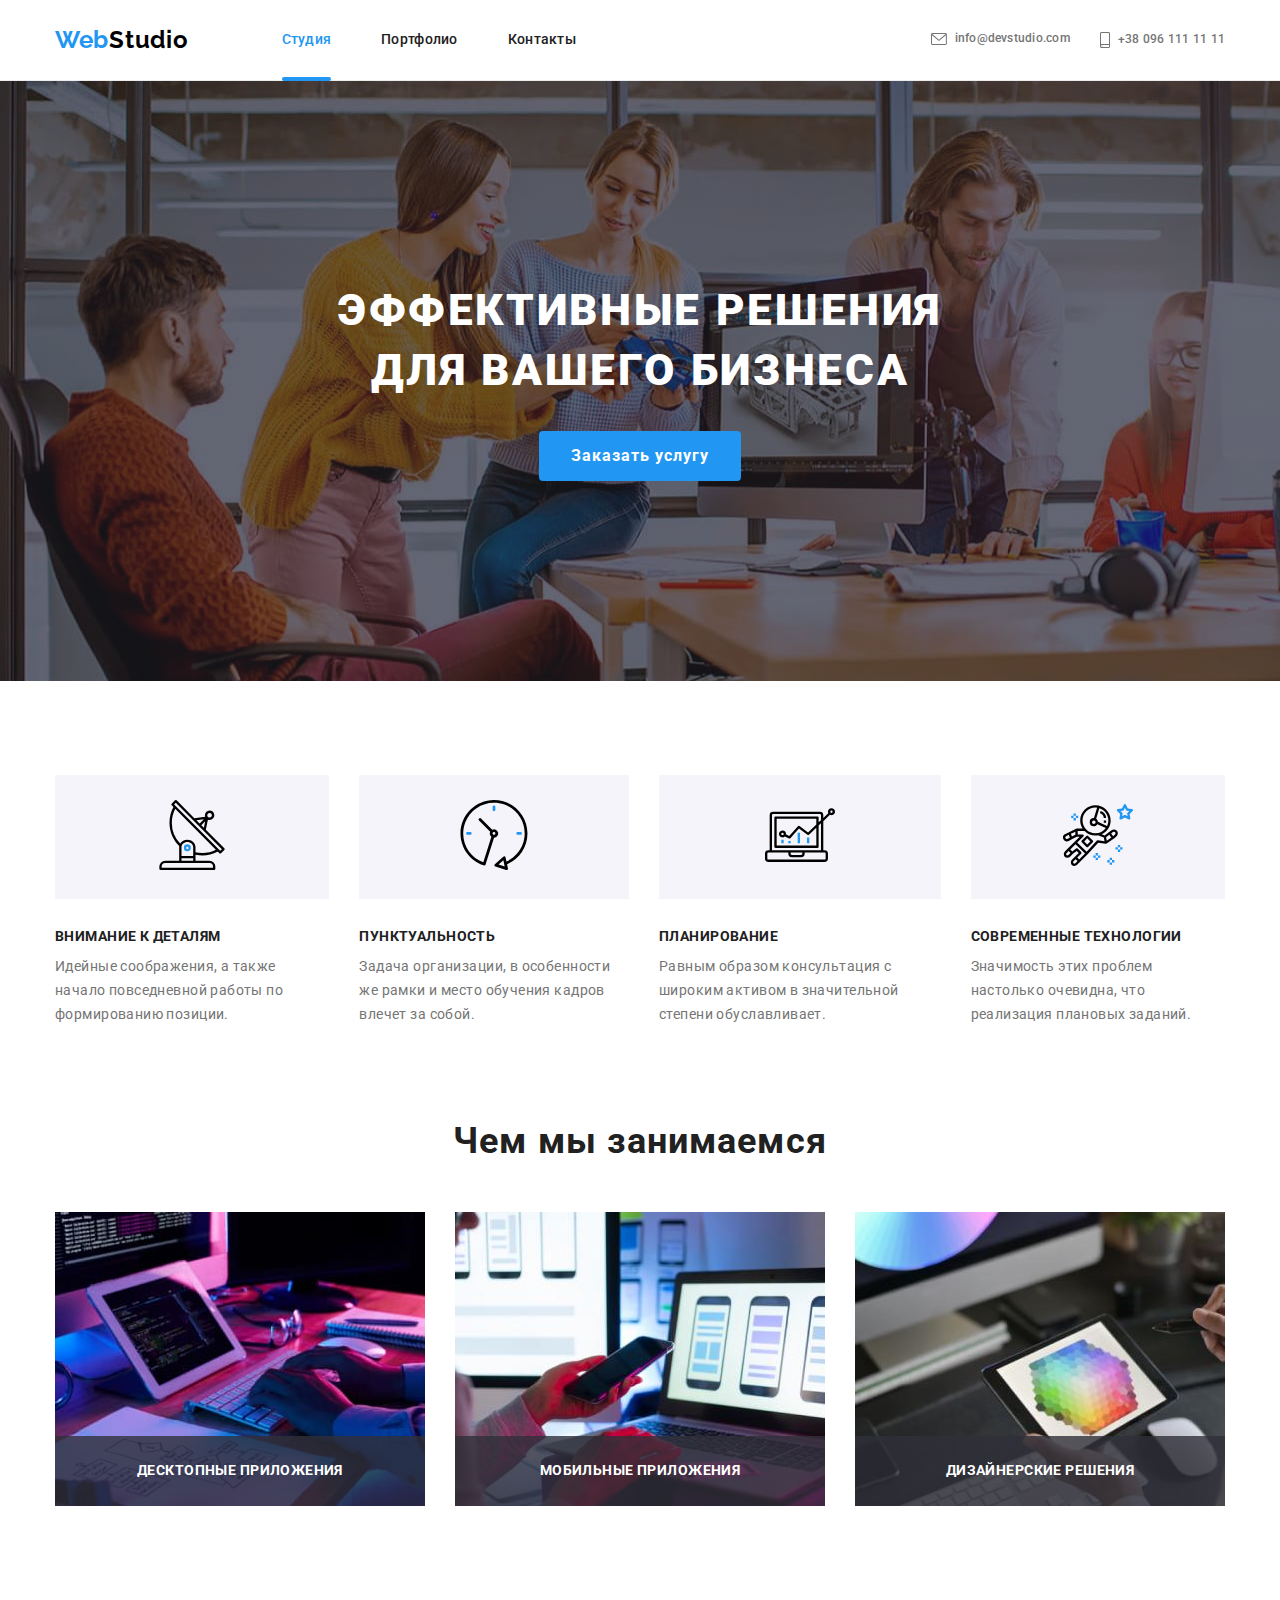
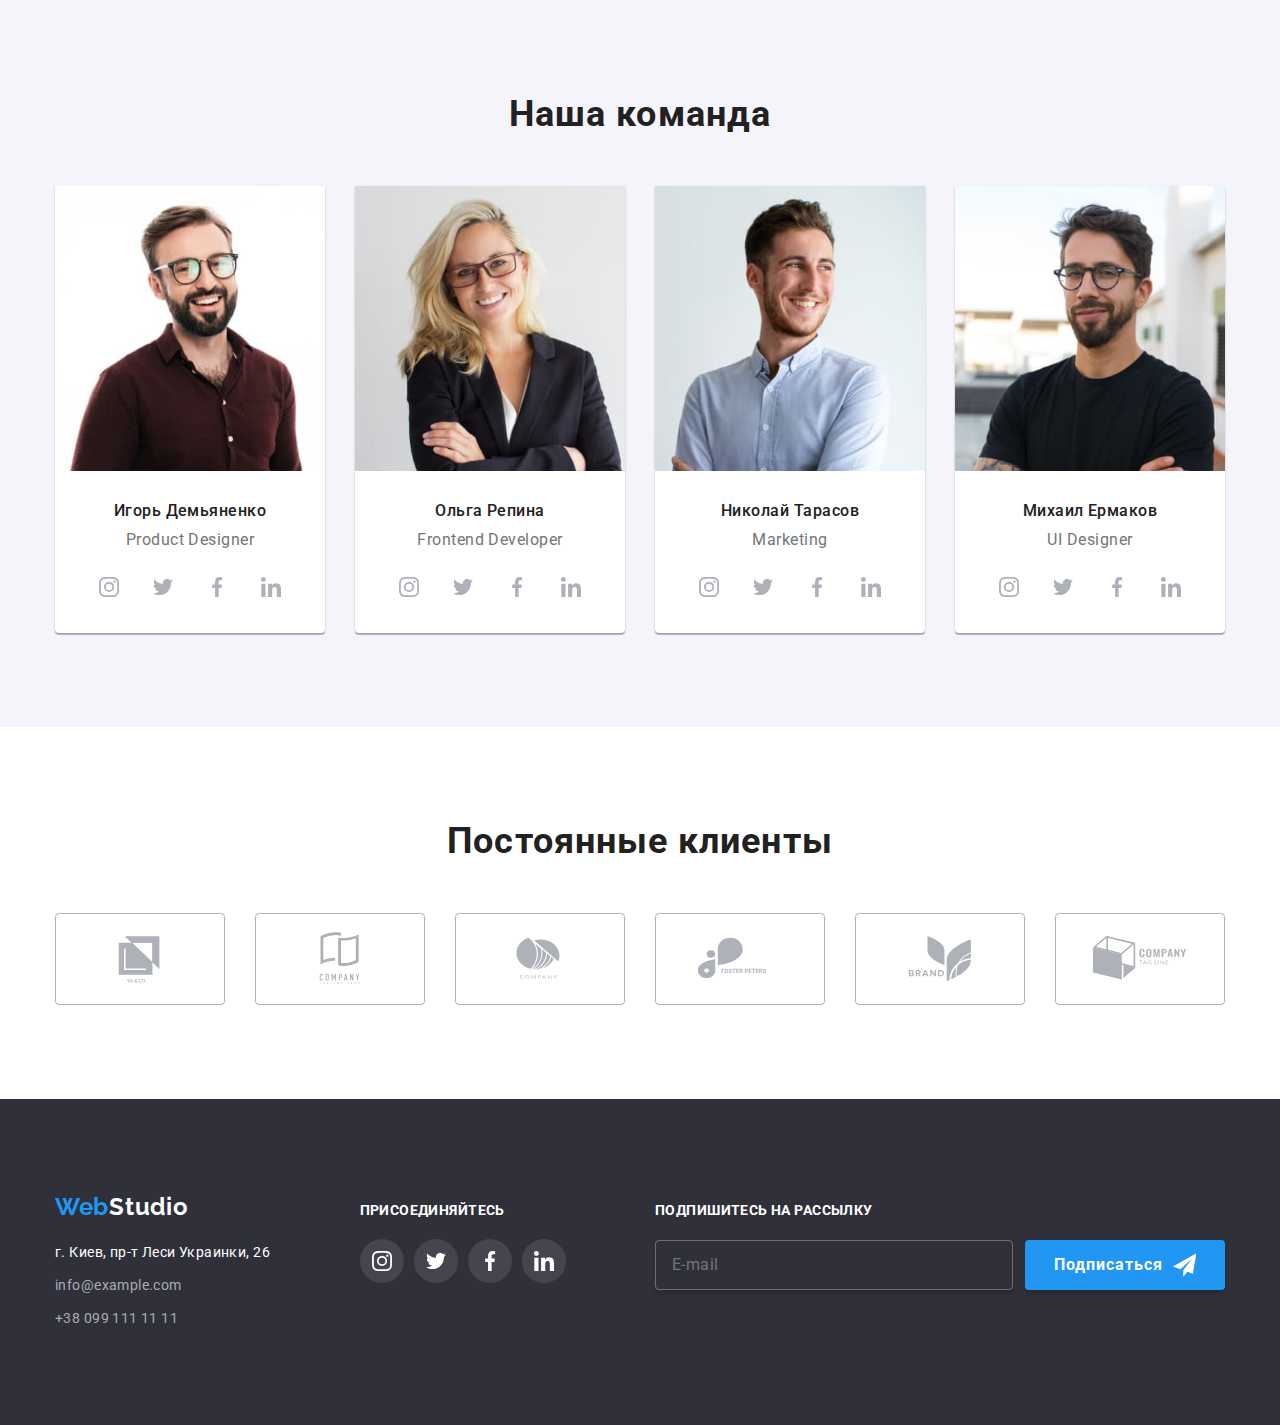
==== commit 8c820e31: "ДЗ8 сдача2" ====
--- a/index.html
+++ b/index.html
@@ -48,7 +48,11 @@
             </button>
             <ul class="mobile-menu__nav">
               <li class="mobile-menu__item">
-                <a href="./index.html" class="mobile-menu__link">Студия</a>
+                <a
+                  href="./index.html"
+                  class="mobile-menu__link mobile-menu__link--active"
+                  >Студия</a
+                >
               </li>
               <li class="mobile-menu__item">
                 <a href="./portfolio.html" class="mobile-menu__link"
--- a/css/main.min.css
+++ b/css/main.min.css
@@ -1,2 +1,2 @@
-body{font-family:"Roboto",sans-serif;color:#212121;background-color:#fff}ul{list-style:none;margin:0;padding:0}nav{display:inline-block}h1,h2,h3{margin:0}p{margin:0}img{display:block;max-width:100%;height:auto}a{text-decoration:none}button{display:-webkit-inline-box;display:-ms-inline-flexbox;display:inline-flex;border:0;padding:0}input{outline:none}textarea{outline:none;resize:none}.container{max-width:480px;margin-left:auto;margin-right:auto;padding-left:15px;padding-right:15px}@media screen and (min-width: 768px){.container{max-width:768px}}@media screen and (min-width: 1200px){.container{max-width:1200px}}.section{padding-top:60px;padding-bottom:60px}@media screen and (min-width: 1200px){.section{padding-top:94px;padding-bottom:94px}}address{font-style:normal}.logo{font-family:"Raleway";font-weight:700;font-size:24px;line-height:1.16;letter-spacing:0.03em;color:#2196f3;margin-top:auto;margin-bottom:auto}.logo__word{font-family:"Raleway";font-weight:700;font-size:24px;line-height:1.16;letter-spacing:0.03em;color:#2196f3}.logo__word--header{color:#000}.logo__word--footer{color:#fff}.page-header{padding-top:10px;padding-bottom:10px;border-bottom:1px solid #ececec}@media screen and (min-width: 768px){.page-header{padding-top:0;padding-bottom:0}}.page-header .container{display:-webkit-box;display:-ms-flexbox;display:flex;-webkit-box-pack:justify;-ms-flex-pack:justify;justify-content:space-between;-webkit-box-align:center;-ms-flex-align:center;align-items:center}.nav-box{display:-webkit-box;display:-ms-flexbox;display:flex}@media screen and (min-width: 768px){.nav-box{width:100%}}.nav-list{display:none;margin-left:auto;margin-right:auto}@media screen and (min-width: 768px){.nav-list{display:-webkit-box;display:-ms-flexbox;display:flex}}@media screen and (min-width: 1200px){.nav-list{margin-left:93px}}.nav-list__item:not(:last-child){margin-right:50px}.nav-list__link{font-weight:500;font-size:14px;line-height:1.14;letter-spacing:0.02em;color:#212121;display:block;padding-top:32px;padding-bottom:32px;-webkit-transition:color 250ms cubic-bezier(0.4, 0, 0.2, 1);transition:color 250ms cubic-bezier(0.4, 0, 0.2, 1)}.nav-list__link:hover,.nav-list__link:focus{color:#2196f3}.nav-list__link--active{position:relative;color:#2196f3}.nav-list__link--active::after{content:"";position:absolute;bottom:0;display:block;width:100%;height:4px;margin-bottom:-1px;background-color:#2196f3;border-radius:2px}.contact-list{display:none}@media screen and (min-width: 768px){.contact-list{display:block}}@media screen and (min-width: 1200px){.contact-list{display:-webkit-box;display:-ms-flexbox;display:flex;-webkit-box-pack:end;-ms-flex-pack:end;justify-content:end;width:100%}}.contact-list__item:not(:last-child){margin-bottom:10px}@media screen and (min-width: 1200px){.contact-list__item:not(:last-child){margin-bottom:0;margin-right:30px}}.contact-list__link{display:-webkit-box;display:-ms-flexbox;display:flex;-webkit-box-align:center;-ms-flex-align:center;align-items:center;font-weight:500;font-size:12px;line-height:1.16;letter-spacing:0.02em;color:#757575;-webkit-transition:color 250ms cubic-bezier(0.4, 0, 0.2, 1);transition:color 250ms cubic-bezier(0.4, 0, 0.2, 1)}.contact-list__link:hover,.contact-list__link:focus{color:#2196f3}.contact-list__icon{display:inline-block;margin-right:8px;fill:currentColor}.burger-button{background-color:transparent}.burger-button:hover,.burger-button:focus{color:#2196f3}@media screen and (min-width: 768px){.burger-button{display:none}}.burger-button__icon{fill:currentColor}.mobile-menu{position:absolute;z-index:2;display:none;-webkit-box-orient:vertical;-webkit-box-direction:normal;-ms-flex-direction:column;flex-direction:column;-webkit-box-pack:justify;-ms-flex-pack:justify;justify-content:space-between;top:0;left:0;width:100%;height:100%;padding:48px 40px;background-color:#fff}.mobile-menu.is-open{display:-webkit-box;display:-ms-flexbox;display:flex}.menu-close-button{position:absolute;top:10px;right:15px;background-color:transparent}.menu-close-button:hover,.menu-close-button:focus{color:#2196f3}.menu-close-button__icon{fill:currentColor}.mobile-menu__item:not(:last-child){margin-bottom:32px}.mobile-menu__link{font-family:"Roboto";font-weight:500;font-size:40px;line-height:1.17;letter-spacing:0.02em;color:#212121}.mobile-menu__link:hover,.mobile-menu__link:focus{color:#2196f3}.mobile-menu-contacts{margin-bottom:64px}.mobile-menu-contacts__item:not(:last-child){margin-bottom:32px}.mobile-menu-tel__link{font-family:#212121;font-style:normal;font-weight:500;font-size:34px;line-height:1.17;letter-spacing:0.02em;color:#2196f3}.mobile-menu-mail__link{font-family:#212121;font-style:normal;font-weight:500;font-size:24px;line-height:1.16;letter-spacing:0.02em;color:#757575}.mobile-menu-networks{display:-webkit-box;display:-ms-flexbox;display:flex}.mobile-menu-networks__item:not(:last-child){margin-right:10px}.mobile-menu-networks__item:not(:last-child)::after{content:"";width:0;height:100%;border:1px solid rgba(33,33,33,0.2);margin-left:10px}.mobile-menu-networks__link{font-family:#212121;font-style:normal;font-weight:500;font-size:18px;line-height:1.22;letter-spacing:0.02em;color:#2196f3}.hero-box{max-width:480px;background-color:#2f303a;text-align:center;margin-right:auto;margin-left:auto;padding-top:118px;padding-bottom:118px;background-image:-webkit-gradient(linear, left top, left bottom, from(rgba(47,48,58,0.4)), to(rgba(47,48,58,0.4))),url(/images/mobile/mobile-hero.jpg);background-image:linear-gradient(rgba(47,48,58,0.4), rgba(47,48,58,0.4)),url(/images/mobile/mobile-hero.jpg);background-size:cover}@media screen and (min-device-pixel-ratio: 2), screen and (-webkit-min-device-pixel-ratio: 2), screen and (min-resolution: 192dpi), screen and (min-resolution: 2dppx){.hero-box{background-image:-webkit-gradient(linear, left top, left bottom, from(rgba(47,48,58,0.4)), to(rgba(47,48,58,0.4))),url(/images/mobile/mobile-hero@2x.jpg);background-image:linear-gradient(rgba(47,48,58,0.4), rgba(47,48,58,0.4)),url(/images/mobile/mobile-hero@2x.jpg)}}@media screen and (min-width: 768px){.hero-box{max-width:1200px;height:auto;background-color:#2f303a;text-align:center;margin-right:auto;margin-left:auto;padding:118px 204px;background-image:-webkit-gradient(linear, left top, left bottom, from(rgba(47,48,58,0.4)), to(rgba(47,48,58,0.4))),url(/images/tablet/tablet-hero.jpg);background-image:linear-gradient(rgba(47,48,58,0.4), rgba(47,48,58,0.4)),url(/images/tablet/tablet-hero.jpg);background-size:cover}}@media screen and (min-width: 768px) and (min-device-pixel-ratio: 2), screen and (min-width: 768px) and (-webkit-min-device-pixel-ratio: 2), screen and (min-width: 768px) and (min-resolution: 192dpi), screen and (min-width: 768px) and (min-resolution: 2dppx){.hero-box{background-image:-webkit-gradient(linear, left top, left bottom, from(rgba(47,48,58,0.4)), to(rgba(47,48,58,0.4))),url(/images/tablet/tablet-hero@2x.jpg);background-image:linear-gradient(rgba(47,48,58,0.4), rgba(47,48,58,0.4)),url(/images/tablet/tablet-hero@2x.jpg)}}@media screen and (min-width: 1200px){.hero-box{max-width:1600px;height:auto;background-color:#2f303a;text-align:center;margin-right:auto;margin-left:auto;padding-top:200px;padding-bottom:200px;background-image:-webkit-gradient(linear, left top, left bottom, from(rgba(47,48,58,0.4)), to(rgba(47,48,58,0.4))),url(/images/desktop/hero.jpg);background-image:linear-gradient(rgba(47,48,58,0.4), rgba(47,48,58,0.4)),url(/images/desktop/hero.jpg);background-size:cover}}@media screen and (min-width: 1200px) and (min-device-pixel-ratio: 2), screen and (min-width: 1200px) and (-webkit-min-device-pixel-ratio: 2), screen and (min-width: 1200px) and (min-resolution: 192dpi), screen and (min-width: 1200px) and (min-resolution: 2dppx){.hero-box{background-image:-webkit-gradient(linear, left top, left bottom, from(rgba(47,48,58,0.4)), to(rgba(47,48,58,0.4))),url(/images/desktop/hero@2x.jpg);background-image:linear-gradient(rgba(47,48,58,0.4), rgba(47,48,58,0.4)),url(/images/desktop/hero@2x.jpg)}}.hero-box__title{max-width:360px;margin-right:auto;margin-left:auto;font-weight:900;font-size:26px;line-height:1.62;letter-spacing:0.06em;text-transform:uppercase;color:#fff}@media screen and (min-width: 1200px){.hero-box__title{font-size:44px;line-height:1.36;max-width:696px}}.order-button{font-weight:700;font-size:16px;line-height:1.87;letter-spacing:0.06em;background-color:#2196f3;color:#fff;cursor:pointer;min-width:200px;border-radius:4px;margin-top:30px;padding:10px 32px;-webkit-transition:background-color 250ms cubic-bezier(0.4, 0, 0.2, 1);transition:background-color 250ms cubic-bezier(0.4, 0, 0.2, 1)}.order-button:hover,.order-button:focus{background-color:#188ce8}.features-box__title--visually-hidden{position:absolute;clip:rect(0 0 0 0);width:1px;height:1px;margin:-1px}@media screen and (min-width: 768px){.features-list{display:-webkit-box;display:-ms-flexbox;display:flex;-webkit-box-pack:center;-ms-flex-pack:center;justify-content:center;-ms-flex-wrap:wrap;flex-wrap:wrap;margin-top:-30px;margin-left:-30px}}@media screen and (min-width: 1200px){.features-list{-ms-flex-wrap:nowrap;flex-wrap:nowrap;margin-top:0;margin-left:0}}@media screen and (min-width: 768px) and (max-width: 1199px){.features-list__item{-ms-flex-preferred-size:calc(100% / 2 - 30px);flex-basis:calc(100% / 2 - 30px);margin-top:30px;margin-left:30px}}.features-list__item:not(:last-child){margin-bottom:30px}@media screen and (min-width: 768px){.features-list__item:not(:last-child){margin-bottom:0px}}@media screen and (min-width: 1200px){.features-list__item:not(:last-child){margin-right:30px}}.features-list__picture{text-align:center;padding:25px 0;background-color:#f5f4fa}.features-list__title{font-weight:700;font-size:14px;line-height:1.14;text-align:center;letter-spacing:0.03em;text-transform:uppercase;margin-top:30px}.features-list__text{font-size:14px;line-height:1.71;letter-spacing:0.03em;color:#757575;margin-top:10px}.activities-box{display:none}@media screen and (min-width: 1200px){.activities-box{display:block;padding-bottom:94px}}.activities-box__title{font-weight:700;font-size:36px;line-height:1.16;letter-spacing:0.03em;text-align:center;margin-bottom:50px}.activities-list{display:-webkit-box;display:-ms-flexbox;display:flex}.activities-list__item{position:relative}.activities-list__item:not(:last-child){margin-right:30px}.activities-list__text{position:absolute;bottom:0;display:-webkit-box;display:-ms-flexbox;display:flex;-webkit-box-pack:center;-ms-flex-pack:center;justify-content:center;-webkit-box-align:center;-ms-flex-align:center;align-items:center;width:100%;height:70px;background-color:rgba(47,48,58,0.8)}.activities-list__title{font-weight:700;font-size:14px;line-height:1.14;text-align:center;letter-spacing:0.03em;text-transform:uppercase;color:#ffffff}.team-box{background-color:#f5f4fa}.team-box__title{font-weight:700;font-size:28px;line-height:1.17;letter-spacing:0.03em;text-align:center;margin-bottom:30px}@media screen and (min-width: 1200px){.team-box__title{font-size:36px;line-height:1.16;margin-bottom:50px}}@media screen and (min-width: 768px){.team-list{display:-webkit-box;display:-ms-flexbox;display:flex;-webkit-box-pack:center;-ms-flex-pack:center;justify-content:center;-ms-flex-wrap:wrap;flex-wrap:wrap;margin-top:-30px;margin-left:-30px}}@media screen and (min-width: 1200px){.team-list{-ms-flex-wrap:nowrap;flex-wrap:nowrap;margin-top:0;margin-left:0}}.team-list__item{margin-left:auto;margin-right:auto;background-color:#fff;max-width:270px;text-align:center;border-radius:0px 0px 4px 4px;-webkit-box-shadow:0px 1px 3px rgba(0,0,0,0.12),0px 1px 1px rgba(0,0,0,0.14),0px 2px 1px rgba(0,0,0,0.2);box-shadow:0px 1px 3px rgba(0,0,0,0.12),0px 1px 1px rgba(0,0,0,0.14),0px 2px 1px rgba(0,0,0,0.2)}.team-list__item:not(:last-child){margin-bottom:30px}@media screen and (min-width: 768px){.team-list__item:not(:last-child){margin-bottom:0}}@media screen and (min-width: 1200px){.team-list__item:not(:last-child){margin-right:30px}}@media screen and (min-width: 768px) and (max-width: 1199px){.team-list__item{max-width:354px;-ms-flex-preferred-size:calc(100% / 2 - 30px);flex-basis:calc(100% / 2 - 30px);margin-left:30px;margin-top:30px}}.team-list__description{padding-top:30px;padding-bottom:24px}.team-list__member-name{font-weight:500;font-size:16px;line-height:1.19;letter-spacing:0.03em}.team-list__member-position{font-size:16px;line-height:1.19;letter-spacing:0.03em;color:#757575;margin-top:10px;margin-bottom:16px}.social-networks-list{display:-webkit-box;display:-ms-flexbox;display:flex;-webkit-box-pack:center;-ms-flex-pack:center;justify-content:center}.social-networks-list__item:not(:last-child){margin-right:10px}.social-networks-list__link{display:-webkit-box;display:-ms-flexbox;display:flex;-webkit-box-pack:center;-ms-flex-pack:center;justify-content:center;-webkit-box-align:center;-ms-flex-align:center;align-items:center;width:44px;height:44px;border-radius:50%;-webkit-transition:color 250ms cubic-bezier(0.4, 0, 0.2, 1),background-color 250ms cubic-bezier(0.4, 0, 0.2, 1);transition:color 250ms cubic-bezier(0.4, 0, 0.2, 1),background-color 250ms cubic-bezier(0.4, 0, 0.2, 1)}.social-networks-list__link:hover,.social-networks-list__link:focus{color:white;background-color:#2196f3}.social-networks-list__link--light{color:#afb1b8}.social-networks-list__link--dark{color:#ffffff;background-image:-webkit-gradient(linear, left top, left bottom, from(rgba(255,255,255,0.1)), to(rgba(255,255,255,0.1)));background-image:linear-gradient(rgba(255,255,255,0.1), rgba(255,255,255,0.1))}.social-networks-list__icon{fill:currentColor}.clients-box__title{font-weight:700;font-size:28px;line-height:1.17;text-align:center;letter-spacing:0.03em;margin-bottom:30px}@media screen and (min-width: 1200px){.clients-box__title{font-size:36px;line-height:1.16;margin-bottom:50px}}.clients-list{display:-webkit-box;display:-ms-flexbox;display:flex;-webkit-box-pack:center;-ms-flex-pack:center;justify-content:center;-ms-flex-wrap:wrap;flex-wrap:wrap;margin-top:-30px;margin-left:-30px}@media screen and (min-width: 1200px){.clients-list{-ms-flex-wrap:nowrap;flex-wrap:nowrap;margin-top:0;margin-left:0}}.clients-list__item{-ms-flex-preferred-size:calc(100% / 2 - 30px);flex-basis:calc(100% / 2 - 30px);margin-top:30px;margin-left:30px}@media screen and (min-width: 768px){.clients-list__item{-ms-flex-preferred-size:calc(100% / 3 - 30px);flex-basis:calc(100% / 3 - 30px)}}@media screen and (min-width: 1200px){.clients-list__item{margin-top:0;margin-left:0}}@media screen and (min-width: 1200px){.clients-list__item:not(:last-child){margin-right:30px}}.clients-list__link{display:-webkit-box;display:-ms-flexbox;display:flex;-webkit-box-pack:center;-ms-flex-pack:center;justify-content:center;-webkit-box-align:center;-ms-flex-align:center;align-items:center;min-width:210px;height:92px;border:1px solid #afb1b8;border-radius:4px;color:#afb1b8;-webkit-transition:color 250ms cubic-bezier(0.4, 0, 0.2, 1),border-color 250ms cubic-bezier(0.4, 0, 0.2, 1);transition:color 250ms cubic-bezier(0.4, 0, 0.2, 1),border-color 250ms cubic-bezier(0.4, 0, 0.2, 1)}.clients-list__link:hover,.clients-list__link:focus{color:#2196f3;border-color:#2196f3}@media screen and (min-width: 768px){.clients-list__link{min-width:226px}}@media screen and (min-width: 1200px){.clients-list__link{min-width:170px}}.clients-list__icon{fill:currentColor}.footer-box{background-color:#2f303a}.footer-box .container{text-align:center}@media screen and (min-width: 768px){.footer-box .container{display:-webkit-box;display:-ms-flexbox;display:flex;-ms-flex-wrap:wrap;flex-wrap:wrap;-webkit-box-pack:center;-ms-flex-pack:center;justify-content:center;-webkit-box-align:baseline;-ms-flex-align:baseline;align-items:baseline;padding:0 60px}}@media screen and (min-width: 1200px){.footer-box .container{-ms-flex-wrap:nowrap;flex-wrap:nowrap;padding:0 15px;text-align:start}}.adress-section{font-size:14px;line-height:1.71;letter-spacing:0.03em;color:#fff;margin-top:20px}.adress-list{margin-top:8px}@media screen and (min-width: 1200px){.adress-list{margin-top:9px}}.adress-list__item:not(:last-child){margin-bottom:8px}@media screen and (min-width: 1200px){.adress-list__item:not(:last-child){margin-bottom:9px}}.adress-list__link{font-size:14px;line-height:1.71;letter-spacing:0.03em;color:rgba(255,255,255,0.6);-webkit-transition:color 250ms cubic-bezier(0.4, 0, 0.2, 1);transition:color 250ms cubic-bezier(0.4, 0, 0.2, 1)}.adress-list__link:hover,.adress-list__link:focus{color:#2196f3}.join-box{margin-top:60px}@media screen and (min-width: 768px){.join-box{margin-top:0;margin-left:auto}}.join-box__word{font-weight:700;font-size:14px;line-height:1.14;letter-spacing:0.03em;text-transform:uppercase;color:#ffffff;margin-bottom:20px}.subscribe-form{margin-top:60px}@media screen and (min-width: 768px){.subscribe-form{min-width:450px;margin-left:auto;margin-right:auto}}@media screen and (min-width: 1200px){.subscribe-form{min-width:570px;margin-left:auto;margin-right:0;margin-top:0}}.subscribe-form__label{font-weight:700;font-size:14px;line-height:1.14;letter-spacing:0.03em;text-transform:uppercase;color:#ffffff}.subscribe-form__input-box{margin-top:20px}@media screen and (min-width: 1200px){.subscribe-form__input-box{display:-webkit-box;display:-ms-flexbox;display:flex}}.subscribe-form__input-item{display:block;width:100%;min-height:50px;padding-left:16px;background-color:transparent;border:1px solid rgba(255,255,255,0.3);-webkit-box-shadow:0px 4px 4px rgba(0,0,0,0.15);box-shadow:0px 4px 4px rgba(0,0,0,0.15);border-radius:4px;font-size:16px;line-height:1.25;letter-spacing:0.03em;color:rgba(255,255,255,0.6)}.subscribe-form__button{display:-webkit-box;display:-ms-flexbox;display:flex;-webkit-box-pack:center;-ms-flex-pack:center;justify-content:center;-webkit-box-align:center;-ms-flex-align:center;align-items:center;min-width:200px;height:50px;padding:10px 29px;margin-top:20px;margin-left:auto;margin-right:auto;background-color:#2196f3;-webkit-box-shadow:0px 4px 4px rgba(0,0,0,0.15);box-shadow:0px 4px 4px rgba(0,0,0,0.15);border-radius:4px;font-weight:700;font-size:16px;line-height:1.87;letter-spacing:0.06em;color:#ffffff;-webkit-transition:background-color 250ms cubic-bezier(0.4, 0, 0.2, 1);transition:background-color 250ms cubic-bezier(0.4, 0, 0.2, 1)}.subscribe-form__button:hover,.subscribe-form__button:focus{background-color:#188ce8}@media screen and (min-width: 1200px){.subscribe-form__button{margin-top:0;margin-left:12px}}.subscribe-form__icon{margin-left:10px}.backdrop{position:absolute;top:0;left:0;width:100%;height:100%;background-color:rgba(0,0,0,0.2);-webkit-transition:opacity 250ms cubic-bezier(0.4, 0, 0.2, 1);transition:opacity 250ms cubic-bezier(0.4, 0, 0.2, 1)}.backdrop.is-hidden{opacity:0;pointer-events:none}.backdrop.is-hidden .modal{-webkit-transform:translate(-50%, -50%) scale(0.5);transform:translate(-50%, -50%) scale(0.5)}.modal{position:absolute;top:50%;left:50%;-webkit-transform:translate(-50%, -50%) scale(1);transform:translate(-50%, -50%) scale(1);width:90%;padding:40px;background-color:#fff;-webkit-transition:-webkit-transform 250ms cubic-bezier(0.4, 0, 0.2, 1);transition:-webkit-transform 250ms cubic-bezier(0.4, 0, 0.2, 1);transition:transform 250ms cubic-bezier(0.4, 0, 0.2, 1);transition:transform 250ms cubic-bezier(0.4, 0, 0.2, 1), -webkit-transform 250ms cubic-bezier(0.4, 0, 0.2, 1)}@media screen and (min-width: 768px){.modal{max-width:450px}}.modal__close-button{position:absolute;top:8px;right:8px;display:-webkit-box;display:-ms-flexbox;display:flex;-webkit-box-pack:center;-ms-flex-pack:center;justify-content:center;-webkit-box-align:center;-ms-flex-align:center;align-items:center;width:30px;height:30px;border:1px solid rgba(0,0,0,0.1);border-radius:50%;background-color:#fff;cursor:pointer;-webkit-transition:color 250ms cubic-bezier(0.4, 0, 0.2, 1);transition:color 250ms cubic-bezier(0.4, 0, 0.2, 1)}.modal__close-button:hover{color:#2196f3}.modal__button-icon{fill:currentColor}.modal__title{font-weight:700;font-size:20px;line-height:1.15;text-align:center;letter-spacing:0.03em;margin-bottom:12px}.form-label{display:block;margin-bottom:10px}.form-label__name{display:block;font-size:12px;line-height:1.17;letter-spacing:0.01em;color:#757575;margin-bottom:4px}.form-label__input-box{display:block;position:relative}.form-label__input-item{display:block;width:100%;padding-left:42px;padding-top:12px;padding-bottom:12px;border:1px solid rgba(33,33,33,0.2);border-radius:4px;cursor:pointer;-webkit-transition:border-color 250ms cubic-bezier(0.4, 0, 0.2, 1);transition:border-color 250ms cubic-bezier(0.4, 0, 0.2, 1)}.form-label__input-item:focus{border-color:#2196f3}.form-label__input-icon{position:absolute;top:50%;left:12px;-webkit-transform:translateY(-50%);transform:translateY(-50%);fill:currentColor;-webkit-transition:color 250ms cubic-bezier(0.4, 0, 0.2, 1);transition:color 250ms cubic-bezier(0.4, 0, 0.2, 1)}.form-label__input-item:focus+.form-label__input-icon{color:#2196f3}.form-label__textarea-item{display:block;width:100%;min-height:120px;padding:16px 12px;border:1px solid rgba(33,33,33,0.2);border-radius:4px;cursor:pointer;-webkit-transition:border-color 250ms cubic-bezier(0.4, 0, 0.2, 1);transition:border-color 250ms cubic-bezier(0.4, 0, 0.2, 1)}.form-label__textarea-item::-webkit-input-placeholder{font-size:12px;line-height:1.17;letter-spacing:0.01em;color:rgba(117,117,117,0.5)}.form-label__textarea-item:-ms-input-placeholder{font-size:12px;line-height:1.17;letter-spacing:0.01em;color:rgba(117,117,117,0.5)}.form-label__textarea-item::-ms-input-placeholder{font-size:12px;line-height:1.17;letter-spacing:0.01em;color:rgba(117,117,117,0.5)}.form-label__textarea-item::placeholder{font-size:12px;line-height:1.17;letter-spacing:0.01em;color:rgba(117,117,117,0.5)}.form-label__textarea-item:focus{border-color:#2196f3}.form-check{display:-webkit-box;display:-ms-flexbox;display:flex;-webkit-box-pack:center;-ms-flex-pack:center;justify-content:center;-webkit-box-align:center;-ms-flex-align:center;align-items:center;margin-top:20px}.form-check__input-item{-webkit-appearance:none;-moz-appearance:none;appearance:none;position:absolute}.form-check__input-icon{display:block;border:2px solid #212121;border-radius:2px;-webkit-transition:background-color 250ms cubic-bezier(0.4, 0, 0.2, 1),border-color 250ms cubic-bezier(0.4, 0, 0.2, 1);transition:background-color 250ms cubic-bezier(0.4, 0, 0.2, 1),border-color 250ms cubic-bezier(0.4, 0, 0.2, 1)}.form-check__input-item:checked+.form-check__input-icon{background-color:#2196f3;border-color:#2196f3}.form-check__text{display:block;margin-left:8px;font-size:12px;line-height:1.17;letter-spacing:0.03em;color:#757575}.form-check__link{font-style:normal;font-weight:normal;font-size:12px;line-height:1.17;letter-spacing:0.03em;text-decoration:underline;color:#2196f3}.form-button{display:block;margin-top:30px;margin-left:auto;margin-right:auto;min-width:200px;min-height:50px;background-color:#2196f3;font-weight:700;font-size:16px;line-height:1.87;-webkit-box-align:center;-ms-flex-align:center;align-items:center;text-align:center;letter-spacing:0.06em;color:#ffffff;-webkit-box-shadow:0px 4px 4px rgba(0,0,0,0.15);box-shadow:0px 4px 4px rgba(0,0,0,0.15);border-radius:4px;cursor:pointer;-webkit-transition:background-color 250ms cubic-bezier(0.4, 0, 0.2, 1);transition:background-color 250ms cubic-bezier(0.4, 0, 0.2, 1)}.form-button:hover,.form-button:focus{background-color:#188ce8}.portfolio-title{font-weight:700;font-size:36px;line-height:1.16;letter-spacing:0.03em;text-align:center}.portfolio-title--visually-hidden{position:absolute;clip:rect(0 0 0 0);width:1px;height:1px;margin:-1px}.filters-list{display:-webkit-box;display:-ms-flexbox;display:flex;-ms-flex-wrap:wrap;flex-wrap:wrap;margin-top:-15px;margin-bottom:40px}@media screen and (min-width: 768px){.filters-list{-ms-flex-wrap:nowrap;flex-wrap:nowrap;-webkit-box-pack:center;-ms-flex-pack:center;justify-content:center;margin-bottom:30px}}.filters-list__item{margin-top:15px}.filters-list__item:not(:last-child){margin-right:8px}.filter-button{font-family:"Roboto";font-weight:500;font-size:16px;line-height:1.62;letter-spacing:0.03em;background-color:#f5f4fa;border-radius:4px;padding:6px 22px;-webkit-transition:background-color 250ms cubic-bezier(0.4, 0, 0.2, 1),color 250ms cubic-bezier(0.4, 0, 0.2, 1),-webkit-box-shadow 250ms cubic-bezier(0.4, 0, 0.2, 1);transition:background-color 250ms cubic-bezier(0.4, 0, 0.2, 1),color 250ms cubic-bezier(0.4, 0, 0.2, 1),-webkit-box-shadow 250ms cubic-bezier(0.4, 0, 0.2, 1);transition:background-color 250ms cubic-bezier(0.4, 0, 0.2, 1),color 250ms cubic-bezier(0.4, 0, 0.2, 1),box-shadow 250ms cubic-bezier(0.4, 0, 0.2, 1);transition:background-color 250ms cubic-bezier(0.4, 0, 0.2, 1),color 250ms cubic-bezier(0.4, 0, 0.2, 1),box-shadow 250ms cubic-bezier(0.4, 0, 0.2, 1),-webkit-box-shadow 250ms cubic-bezier(0.4, 0, 0.2, 1)}.filter-button:hover,.filter-button:focus{background-color:#2196f3;color:#fff;cursor:pointer;-webkit-box-shadow:0px 3px 1px rgba(0,0,0,0.1),0px 1px 2px rgba(0,0,0,0.08),0px 2px 2px rgba(0,0,0,0.12);box-shadow:0px 3px 1px rgba(0,0,0,0.1),0px 1px 2px rgba(0,0,0,0.08),0px 2px 2px rgba(0,0,0,0.12)}@media screen and (min-width: 768px){.projects-list{display:-webkit-box;display:-ms-flexbox;display:flex;-ms-flex-wrap:wrap;flex-wrap:wrap;margin-top:-30px;margin-left:-30px}}@media screen and (min-width: 768px){.projects-list__item{-ms-flex-preferred-size:calc(100% / 2 - 30px);flex-basis:calc(100% / 2 - 30px);margin-top:30px;margin-left:30px;height:100%}}@media screen and (min-width: 1200px){.projects-list__item{-ms-flex-preferred-size:calc(100% / 3 - 30px);flex-basis:calc(100% / 3 - 30px)}}.projects-list__item:not(:last-child){margin-bottom:30px}@media screen and (min-width: 768px){.projects-list__item:not(:last-child){margin-bottom:0}}.project-card{display:block;-webkit-transition:-webkit-box-shadow 250ms cubic-bezier(0.4, 0, 0.2, 1);transition:-webkit-box-shadow 250ms cubic-bezier(0.4, 0, 0.2, 1);transition:box-shadow 250ms cubic-bezier(0.4, 0, 0.2, 1);transition:box-shadow 250ms cubic-bezier(0.4, 0, 0.2, 1), -webkit-box-shadow 250ms cubic-bezier(0.4, 0, 0.2, 1)}.project-card:hover,.project-card:focus{-webkit-box-shadow:0px 1px 1px rgba(0,0,0,0.12),0px 4px 4px rgba(0,0,0,0.06),1px 4px 6px rgba(0,0,0,0.16);box-shadow:0px 1px 1px rgba(0,0,0,0.12),0px 4px 4px rgba(0,0,0,0.06),1px 4px 6px rgba(0,0,0,0.16)}.project-card__content{position:relative;overflow:hidden}.project-card__picture{width:100%;height:auto}.project-card__overlay{position:absolute;top:0;left:0;display:block;padding:77px 24px;width:100%;height:100%;font-size:18px;line-height:1.56;letter-spacing:0.03em;color:#ffffff;background-color:rgba(33,150,243,0.9);-webkit-transform:translateY(100%);transform:translateY(100%);-webkit-transition:-webkit-transform 250ms cubic-bezier(0.4, 0, 0.2, 1);transition:-webkit-transform 250ms cubic-bezier(0.4, 0, 0.2, 1);transition:transform 250ms cubic-bezier(0.4, 0, 0.2, 1);transition:transform 250ms cubic-bezier(0.4, 0, 0.2, 1), -webkit-transform 250ms cubic-bezier(0.4, 0, 0.2, 1)}.project-card:hover .project-card__overlay,.project-card:focus .project-card__overlay{-webkit-transform:translateY(0);transform:translateY(0)}.project-card__text{border-left:1px solid #eeeeee;border-bottom:1px solid #eeeeee;border-right:1px solid #eeeeee;padding:20px 24px}@media screen and (min-width: 768px) and (max-width: 1199px){.projects-list__item:first-child .project-card__text{padding-bottom:56px}}.project-card__name{font-weight:700;font-size:18px;line-height:2;letter-spacing:0.06em;color:#212121}.project-card__category{font-size:16px;line-height:1.87;letter-spacing:0.03em;color:#757575;margin-top:4px}
+body{font-family:"Roboto",sans-serif;color:#212121;background-color:#fff}ul{list-style:none;margin:0;padding:0}nav{display:inline-block}h1,h2,h3{margin:0}p{margin:0}img{display:block;max-width:100%;height:auto}a{text-decoration:none}button{display:-webkit-inline-box;display:-ms-inline-flexbox;display:inline-flex;border:0;padding:0}input{outline:none}textarea{outline:none;resize:none}.container{max-width:480px;margin-left:auto;margin-right:auto;padding-left:15px;padding-right:15px}@media screen and (min-width: 768px){.container{max-width:768px}}@media screen and (min-width: 1200px){.container{max-width:1200px}}.section{padding-top:60px;padding-bottom:60px}@media screen and (min-width: 1200px){.section{padding-top:94px;padding-bottom:94px}}address{font-style:normal}.logo{font-family:"Raleway";font-weight:700;font-size:24px;line-height:1.16;letter-spacing:0.03em;color:#2196f3;margin-top:auto;margin-bottom:auto}.logo__word{font-family:"Raleway";font-weight:700;font-size:24px;line-height:1.16;letter-spacing:0.03em;color:#2196f3}.logo__word--header{color:#000}.logo__word--footer{color:#fff}.page-header{padding-top:10px;padding-bottom:10px;border-bottom:1px solid #ececec}@media screen and (min-width: 768px){.page-header{padding-top:0;padding-bottom:0}}.page-header .container{display:-webkit-box;display:-ms-flexbox;display:flex;-webkit-box-pack:justify;-ms-flex-pack:justify;justify-content:space-between;-webkit-box-align:center;-ms-flex-align:center;align-items:center}.nav-box{display:-webkit-box;display:-ms-flexbox;display:flex}@media screen and (min-width: 768px){.nav-box{width:100%}}.nav-list{display:none;margin-left:auto;margin-right:auto}@media screen and (min-width: 768px){.nav-list{display:-webkit-box;display:-ms-flexbox;display:flex}}@media screen and (min-width: 1200px){.nav-list{margin-left:93px}}.nav-list__item:not(:last-child){margin-right:50px}.nav-list__link{font-weight:500;font-size:14px;line-height:1.14;letter-spacing:0.02em;color:#212121;display:block;padding-top:32px;padding-bottom:32px;-webkit-transition:color 250ms cubic-bezier(0.4, 0, 0.2, 1);transition:color 250ms cubic-bezier(0.4, 0, 0.2, 1)}.nav-list__link:hover,.nav-list__link:focus{color:#2196f3}.nav-list__link--active{position:relative;color:#2196f3}.nav-list__link--active::after{content:"";position:absolute;bottom:0;display:block;width:100%;height:4px;margin-bottom:-1px;background-color:#2196f3;border-radius:2px}.contact-list{display:none}@media screen and (min-width: 768px){.contact-list{display:block}}@media screen and (min-width: 1200px){.contact-list{display:-webkit-box;display:-ms-flexbox;display:flex;-webkit-box-pack:end;-ms-flex-pack:end;justify-content:end;width:100%}}.contact-list__item:not(:last-child){margin-bottom:10px}@media screen and (min-width: 1200px){.contact-list__item:not(:last-child){margin-bottom:0;margin-right:30px}}.contact-list__link{display:-webkit-box;display:-ms-flexbox;display:flex;-webkit-box-align:center;-ms-flex-align:center;align-items:center;font-weight:500;font-size:12px;line-height:1.16;letter-spacing:0.02em;color:#757575;-webkit-transition:color 250ms cubic-bezier(0.4, 0, 0.2, 1);transition:color 250ms cubic-bezier(0.4, 0, 0.2, 1)}.contact-list__link:hover,.contact-list__link:focus{color:#2196f3}.contact-list__icon{display:inline-block;margin-right:8px;fill:currentColor}.burger-button{background-color:transparent}.burger-button:hover,.burger-button:focus{color:#2196f3}@media screen and (min-width: 768px){.burger-button{display:none}}.burger-button__icon{fill:currentColor}.mobile-menu{position:fixed;z-index:2;display:none;-webkit-box-orient:vertical;-webkit-box-direction:normal;-ms-flex-direction:column;flex-direction:column;-webkit-box-pack:justify;-ms-flex-pack:justify;justify-content:space-between;top:0;left:0;width:100%;height:100%;padding:48px 8vw;background-color:#fff}.mobile-menu.is-open{display:-webkit-box;display:-ms-flexbox;display:flex}.menu-close-button{position:absolute;top:10px;right:15px;background-color:transparent}.menu-close-button:hover,.menu-close-button:focus{color:#2196f3}.menu-close-button__icon{fill:currentColor}.mobile-menu__item:not(:last-child){margin-bottom:32px}.mobile-menu__link{font-family:"Roboto";font-weight:500;font-size:8vw;line-height:1.17;letter-spacing:0.02em;color:#212121}.mobile-menu__link:hover,.mobile-menu__link:focus{color:#2196f3}.mobile-menu__link--active{color:#2196f3}.mobile-menu-contacts{margin-bottom:64px}.mobile-menu-contacts__item:not(:last-child){margin-bottom:32px}.mobile-menu-tel__link{font-family:#212121;font-style:normal;font-weight:500;font-size:7vw;line-height:1.17;letter-spacing:0.02em;color:#2196f3}.mobile-menu-mail__link{font-family:#212121;font-style:normal;font-weight:500;font-size:5vw;line-height:1.16;letter-spacing:0.02em;color:#757575}.mobile-menu-networks{display:-webkit-box;display:-ms-flexbox;display:flex}.mobile-menu-networks__item:not(:last-child){margin-right:10px}.mobile-menu-networks__item:not(:last-child)::after{content:"";width:0;height:100%;border:1px solid rgba(33,33,33,0.2);margin-left:10px}.mobile-menu-networks__link{font-family:#212121;font-style:normal;font-weight:500;font-size:4vw;line-height:1.22;letter-spacing:0.02em;color:#2196f3}.hero-box{max-width:768px;background-color:#2f303a;text-align:center;margin-right:auto;margin-left:auto;padding-top:118px;padding-bottom:118px;background-image:-webkit-gradient(linear, left top, left bottom, from(rgba(47,48,58,0.4)), to(rgba(47,48,58,0.4))),url(../images/hero.jpg);background-image:linear-gradient(rgba(47,48,58,0.4), rgba(47,48,58,0.4)),url(../images/hero.jpg);background-size:cover}@media screen and (min-device-pixel-ratio: 2), screen and (-webkit-min-device-pixel-ratio: 2), screen and (min-resolution: 192dpi), screen and (min-resolution: 2dppx){.hero-box{background-image:-webkit-gradient(linear, left top, left bottom, from(rgba(47,48,58,0.4)), to(rgba(47,48,58,0.4))),url(../images/mobile-hero@2x.jpg);background-image:linear-gradient(rgba(47,48,58,0.4), rgba(47,48,58,0.4)),url(../images/mobile-hero@2x.jpg)}}@media screen and (min-width: 768px){.hero-box{max-width:1200px;height:auto;background-color:#2f303a;text-align:center;margin-right:auto;margin-left:auto;padding:118px 204px;background-image:-webkit-gradient(linear, left top, left bottom, from(rgba(47,48,58,0.4)), to(rgba(47,48,58,0.4))),url(../images/tablet-hero.jpg);background-image:linear-gradient(rgba(47,48,58,0.4), rgba(47,48,58,0.4)),url(../images/tablet-hero.jpg);background-size:cover}}@media screen and (min-width: 768px) and (min-device-pixel-ratio: 2), screen and (min-width: 768px) and (-webkit-min-device-pixel-ratio: 2), screen and (min-width: 768px) and (min-resolution: 192dpi), screen and (min-width: 768px) and (min-resolution: 2dppx){.hero-box{background-image:-webkit-gradient(linear, left top, left bottom, from(rgba(47,48,58,0.4)), to(rgba(47,48,58,0.4))),url(../images/tablet-hero@2x.jpg);background-image:linear-gradient(rgba(47,48,58,0.4), rgba(47,48,58,0.4)),url(../images/tablet-hero@2x.jpg)}}@media screen and (min-width: 1200px){.hero-box{max-width:1600px;height:auto;background-color:#2f303a;text-align:center;margin-right:auto;margin-left:auto;padding-top:200px;padding-bottom:200px;background-image:-webkit-gradient(linear, left top, left bottom, from(rgba(47,48,58,0.4)), to(rgba(47,48,58,0.4))),url(../images/hero.jpg);background-image:linear-gradient(rgba(47,48,58,0.4), rgba(47,48,58,0.4)),url(../images/hero.jpg);background-size:cover}}@media screen and (min-width: 1200px) and (min-device-pixel-ratio: 2), screen and (min-width: 1200px) and (-webkit-min-device-pixel-ratio: 2), screen and (min-width: 1200px) and (min-resolution: 192dpi), screen and (min-width: 1200px) and (min-resolution: 2dppx){.hero-box{background-image:-webkit-gradient(linear, left top, left bottom, from(rgba(47,48,58,0.4)), to(rgba(47,48,58,0.4))),url(../images/hero@2x.jpg);background-image:linear-gradient(rgba(47,48,58,0.4), rgba(47,48,58,0.4)),url(../images/hero@2x.jpg)}}.hero-box__title{max-width:360px;margin-right:auto;margin-left:auto;font-weight:900;font-size:26px;line-height:1.62;letter-spacing:0.06em;text-transform:uppercase;color:#fff}@media screen and (min-width: 1200px){.hero-box__title{font-size:44px;line-height:1.36;max-width:696px}}.order-button{font-weight:700;font-size:16px;line-height:1.87;letter-spacing:0.06em;background-color:#2196f3;color:#fff;cursor:pointer;min-width:200px;border-radius:4px;margin-top:30px;padding:10px 32px;-webkit-transition:background-color 250ms cubic-bezier(0.4, 0, 0.2, 1);transition:background-color 250ms cubic-bezier(0.4, 0, 0.2, 1)}.order-button:hover,.order-button:focus{background-color:#188ce8}.features-box__title--visually-hidden{position:absolute;clip:rect(0 0 0 0);width:1px;height:1px;margin:-1px}@media screen and (min-width: 768px){.features-list{display:-webkit-box;display:-ms-flexbox;display:flex;-webkit-box-pack:center;-ms-flex-pack:center;justify-content:center;-ms-flex-wrap:wrap;flex-wrap:wrap;margin-top:-30px;margin-left:-30px}}@media screen and (min-width: 1200px){.features-list{-ms-flex-wrap:nowrap;flex-wrap:nowrap;margin-top:0;margin-left:0}}@media screen and (min-width: 768px) and (max-width: 1199px){.features-list__item{-ms-flex-preferred-size:calc(100% / 2 - 30px);flex-basis:calc(100% / 2 - 30px);margin-top:30px;margin-left:30px}}.features-list__item:not(:last-child){margin-bottom:30px}@media screen and (min-width: 768px){.features-list__item:not(:last-child){margin-bottom:0px}}@media screen and (min-width: 1200px){.features-list__item:not(:last-child){margin-right:30px}}.features-list__picture{text-align:center;padding:25px 0;background-color:#f5f4fa}.features-list__title{font-weight:700;font-size:14px;line-height:1.14;text-align:center;letter-spacing:0.03em;text-transform:uppercase;margin-top:30px}@media screen and (min-width: 768px){.features-list__title{text-align:start}}.features-list__text{font-size:14px;line-height:1.71;letter-spacing:0.03em;color:#757575;margin-top:10px}.activities-box{display:none}@media screen and (min-width: 1200px){.activities-box{display:block;padding-bottom:94px}}.activities-box__title{font-weight:700;font-size:36px;line-height:1.16;letter-spacing:0.03em;text-align:center;margin-bottom:50px}.activities-list{display:-webkit-box;display:-ms-flexbox;display:flex}.activities-list__item{position:relative}.activities-list__item:not(:last-child){margin-right:30px}.activities-list__text{position:absolute;bottom:0;display:-webkit-box;display:-ms-flexbox;display:flex;-webkit-box-pack:center;-ms-flex-pack:center;justify-content:center;-webkit-box-align:center;-ms-flex-align:center;align-items:center;width:100%;height:70px;background-color:rgba(47,48,58,0.8)}.activities-list__title{font-weight:700;font-size:14px;line-height:1.14;text-align:center;letter-spacing:0.03em;text-transform:uppercase;color:#ffffff}.team-box{background-color:#f5f4fa}.team-box__title{font-weight:700;font-size:28px;line-height:1.17;letter-spacing:0.03em;text-align:center;margin-bottom:30px}@media screen and (min-width: 1200px){.team-box__title{font-size:36px;line-height:1.16;margin-bottom:50px}}@media screen and (min-width: 768px){.team-list{display:-webkit-box;display:-ms-flexbox;display:flex;-webkit-box-pack:center;-ms-flex-pack:center;justify-content:center;-ms-flex-wrap:wrap;flex-wrap:wrap;margin-top:-30px;margin-left:-30px}}@media screen and (min-width: 1200px){.team-list{-ms-flex-wrap:nowrap;flex-wrap:nowrap;margin-top:0;margin-left:0}}.team-list__item{margin-left:auto;margin-right:auto;background-color:#fff;max-width:270px;text-align:center;border-radius:0px 0px 4px 4px;-webkit-box-shadow:0px 1px 3px rgba(0,0,0,0.12),0px 1px 1px rgba(0,0,0,0.14),0px 2px 1px rgba(0,0,0,0.2);box-shadow:0px 1px 3px rgba(0,0,0,0.12),0px 1px 1px rgba(0,0,0,0.14),0px 2px 1px rgba(0,0,0,0.2)}.team-list__item:not(:last-child){margin-bottom:30px}@media screen and (min-width: 768px){.team-list__item:not(:last-child){margin-bottom:0}}@media screen and (min-width: 1200px){.team-list__item:not(:last-child){margin-right:30px}}@media screen and (min-width: 768px) and (max-width: 1199px){.team-list__item{max-width:354px;-ms-flex-preferred-size:calc(100% / 2 - 30px);flex-basis:calc(100% / 2 - 30px);margin-left:30px;margin-top:30px}}.team-list__description{padding-top:30px;padding-bottom:24px}.team-list__member-name{font-weight:500;font-size:16px;line-height:1.19;letter-spacing:0.03em}.team-list__member-position{font-size:16px;line-height:1.19;letter-spacing:0.03em;color:#757575;margin-top:10px;margin-bottom:16px}.social-networks-list{display:-webkit-box;display:-ms-flexbox;display:flex;-webkit-box-pack:center;-ms-flex-pack:center;justify-content:center}.social-networks-list__item:not(:last-child){margin-right:10px}.social-networks-list__link{display:-webkit-box;display:-ms-flexbox;display:flex;-webkit-box-pack:center;-ms-flex-pack:center;justify-content:center;-webkit-box-align:center;-ms-flex-align:center;align-items:center;width:44px;height:44px;border-radius:50%;-webkit-transition:color 250ms cubic-bezier(0.4, 0, 0.2, 1),background-color 250ms cubic-bezier(0.4, 0, 0.2, 1);transition:color 250ms cubic-bezier(0.4, 0, 0.2, 1),background-color 250ms cubic-bezier(0.4, 0, 0.2, 1)}.social-networks-list__link:hover,.social-networks-list__link:focus{color:white;background-color:#2196f3}.social-networks-list__link--light{color:#afb1b8}.social-networks-list__link--dark{color:#ffffff;background-image:-webkit-gradient(linear, left top, left bottom, from(rgba(255,255,255,0.1)), to(rgba(255,255,255,0.1)));background-image:linear-gradient(rgba(255,255,255,0.1), rgba(255,255,255,0.1))}.social-networks-list__icon{fill:currentColor}.clients-box__title{font-weight:700;font-size:28px;line-height:1.17;text-align:center;letter-spacing:0.03em;margin-bottom:30px}@media screen and (min-width: 1200px){.clients-box__title{font-size:36px;line-height:1.16;margin-bottom:50px}}.clients-list{display:-webkit-box;display:-ms-flexbox;display:flex;-webkit-box-pack:center;-ms-flex-pack:center;justify-content:center;-ms-flex-wrap:wrap;flex-wrap:wrap;margin-top:-30px;margin-left:-30px}@media screen and (min-width: 1200px){.clients-list{-ms-flex-wrap:nowrap;flex-wrap:nowrap;margin-top:0;margin-left:0}}.clients-list__item{-ms-flex-preferred-size:calc(100% / 2 - 30px);flex-basis:calc(100% / 2 - 30px);margin-top:30px;margin-left:30px}@media screen and (min-width: 768px){.clients-list__item{-ms-flex-preferred-size:calc(100% / 3 - 30px);flex-basis:calc(100% / 3 - 30px)}}@media screen and (min-width: 1200px){.clients-list__item{margin-top:0;margin-left:0}}@media screen and (min-width: 1200px){.clients-list__item:not(:last-child){margin-right:30px}}.clients-list__link{display:-webkit-box;display:-ms-flexbox;display:flex;-webkit-box-pack:center;-ms-flex-pack:center;justify-content:center;-webkit-box-align:center;-ms-flex-align:center;align-items:center;min-width:210px;height:92px;border:1px solid #afb1b8;border-radius:4px;color:#afb1b8;-webkit-transition:color 250ms cubic-bezier(0.4, 0, 0.2, 1),border-color 250ms cubic-bezier(0.4, 0, 0.2, 1);transition:color 250ms cubic-bezier(0.4, 0, 0.2, 1),border-color 250ms cubic-bezier(0.4, 0, 0.2, 1)}.clients-list__link:hover,.clients-list__link:focus{color:#2196f3;border-color:#2196f3}@media screen and (min-width: 768px){.clients-list__link{min-width:226px}}@media screen and (min-width: 1200px){.clients-list__link{min-width:170px}}.clients-list__icon{fill:currentColor}.footer-box{background-color:#2f303a}.footer-box .container{text-align:center}@media screen and (min-width: 768px){.footer-box .container{display:-webkit-box;display:-ms-flexbox;display:flex;-ms-flex-wrap:wrap;flex-wrap:wrap;-webkit-box-pack:center;-ms-flex-pack:center;justify-content:center;-webkit-box-align:baseline;-ms-flex-align:baseline;align-items:baseline;padding:0 60px}}@media screen and (min-width: 1200px){.footer-box .container{-ms-flex-wrap:nowrap;flex-wrap:nowrap;padding:0 15px;text-align:start}}.adress-section{font-size:14px;line-height:1.71;letter-spacing:0.03em;color:#fff;margin-top:20px}.adress-list{margin-top:8px}@media screen and (min-width: 1200px){.adress-list{margin-top:9px}}.adress-list__item:not(:last-child){margin-bottom:8px}@media screen and (min-width: 1200px){.adress-list__item:not(:last-child){margin-bottom:9px}}.adress-list__link{font-size:14px;line-height:1.71;letter-spacing:0.03em;color:rgba(255,255,255,0.6);-webkit-transition:color 250ms cubic-bezier(0.4, 0, 0.2, 1);transition:color 250ms cubic-bezier(0.4, 0, 0.2, 1)}.adress-list__link:hover,.adress-list__link:focus{color:#2196f3}.join-box{margin-top:60px}@media screen and (min-width: 768px){.join-box{margin-top:0;margin-left:auto}}.join-box__word{font-weight:700;font-size:14px;line-height:1.14;letter-spacing:0.03em;text-transform:uppercase;color:#ffffff;margin-bottom:20px}.subscribe-form{margin-top:60px}@media screen and (min-width: 768px){.subscribe-form{min-width:450px;margin-left:auto;margin-right:auto}}@media screen and (min-width: 1200px){.subscribe-form{min-width:570px;margin-left:auto;margin-right:0;margin-top:0}}.subscribe-form__label{font-weight:700;font-size:14px;line-height:1.14;letter-spacing:0.03em;text-transform:uppercase;color:#ffffff}.subscribe-form__input-box{margin-top:20px}@media screen and (min-width: 1200px){.subscribe-form__input-box{display:-webkit-box;display:-ms-flexbox;display:flex}}.subscribe-form__input-item{display:block;width:100%;min-height:50px;padding-left:16px;background-color:transparent;border:1px solid rgba(255,255,255,0.3);-webkit-box-shadow:0px 4px 4px rgba(0,0,0,0.15);box-shadow:0px 4px 4px rgba(0,0,0,0.15);border-radius:4px;font-size:16px;line-height:1.25;letter-spacing:0.03em;color:rgba(255,255,255,0.6)}.subscribe-form__button{display:-webkit-box;display:-ms-flexbox;display:flex;-webkit-box-pack:center;-ms-flex-pack:center;justify-content:center;-webkit-box-align:center;-ms-flex-align:center;align-items:center;min-width:200px;height:50px;padding:10px 29px;margin-top:20px;margin-left:auto;margin-right:auto;background-color:#2196f3;-webkit-box-shadow:0px 4px 4px rgba(0,0,0,0.15);box-shadow:0px 4px 4px rgba(0,0,0,0.15);border-radius:4px;font-weight:700;font-size:16px;line-height:1.87;letter-spacing:0.06em;color:#ffffff;-webkit-transition:background-color 250ms cubic-bezier(0.4, 0, 0.2, 1);transition:background-color 250ms cubic-bezier(0.4, 0, 0.2, 1)}.subscribe-form__button:hover,.subscribe-form__button:focus{background-color:#188ce8}@media screen and (min-width: 1200px){.subscribe-form__button{margin-top:0;margin-left:12px}}.subscribe-form__icon{margin-left:10px}.backdrop{position:absolute;padding:93px 15px;top:0;left:0;width:100%;height:100%;overflow-y:scroll;background-color:rgba(0,0,0,0.2);-webkit-transition:opacity 250ms cubic-bezier(0.4, 0, 0.2, 1);transition:opacity 250ms cubic-bezier(0.4, 0, 0.2, 1)}.backdrop.is-hidden{opacity:0;pointer-events:none}.backdrop.is-hidden .modal{-webkit-transform:translate(-50%, -50%) scale(0.5);transform:translate(-50%, -50%) scale(0.5)}.modal{position:relative;padding:40px;background-color:#fff;-webkit-transition:-webkit-transform 250ms cubic-bezier(0.4, 0, 0.2, 1);transition:-webkit-transform 250ms cubic-bezier(0.4, 0, 0.2, 1);transition:transform 250ms cubic-bezier(0.4, 0, 0.2, 1);transition:transform 250ms cubic-bezier(0.4, 0, 0.2, 1), -webkit-transform 250ms cubic-bezier(0.4, 0, 0.2, 1)}@media screen and (min-width: 768px){.modal{position:absolute;top:50%;left:50%;-webkit-transform:translate(-50%, -50%) scale(1);transform:translate(-50%, -50%) scale(1);max-width:450px;height:auto;min-width:450px;max-height:100%}}.modal__close-button{position:absolute;top:8px;right:8px;display:-webkit-box;display:-ms-flexbox;display:flex;-webkit-box-pack:center;-ms-flex-pack:center;justify-content:center;-webkit-box-align:center;-ms-flex-align:center;align-items:center;width:30px;height:30px;border:1px solid rgba(0,0,0,0.1);border-radius:50%;background-color:#fff;cursor:pointer;-webkit-transition:color 250ms cubic-bezier(0.4, 0, 0.2, 1);transition:color 250ms cubic-bezier(0.4, 0, 0.2, 1)}.modal__close-button:hover{color:#2196f3}.modal__button-icon{fill:currentColor}.modal__title{font-weight:700;font-size:20px;line-height:1.15;text-align:center;letter-spacing:0.03em;margin-bottom:12px}.form-label{display:block;margin-bottom:10px}.form-label__name{display:block;font-size:12px;line-height:1.17;letter-spacing:0.01em;color:#757575;margin-bottom:4px}.form-label__input-box{display:block;position:relative}.form-label__input-item{display:block;width:100%;padding-left:42px;padding-top:12px;padding-bottom:12px;border:1px solid rgba(33,33,33,0.2);border-radius:4px;cursor:pointer;-webkit-transition:border-color 250ms cubic-bezier(0.4, 0, 0.2, 1);transition:border-color 250ms cubic-bezier(0.4, 0, 0.2, 1)}.form-label__input-item:focus{border-color:#2196f3}.form-label__input-icon{position:absolute;top:50%;left:12px;-webkit-transform:translateY(-50%);transform:translateY(-50%);fill:currentColor;-webkit-transition:color 250ms cubic-bezier(0.4, 0, 0.2, 1);transition:color 250ms cubic-bezier(0.4, 0, 0.2, 1)}.form-label__input-item:focus+.form-label__input-icon{color:#2196f3}.form-label__textarea-item{display:block;width:100%;min-height:120px;padding:16px 12px;border:1px solid rgba(33,33,33,0.2);border-radius:4px;cursor:pointer;-webkit-transition:border-color 250ms cubic-bezier(0.4, 0, 0.2, 1);transition:border-color 250ms cubic-bezier(0.4, 0, 0.2, 1)}.form-label__textarea-item::-webkit-input-placeholder{font-size:12px;line-height:1.17;letter-spacing:0.01em;color:rgba(117,117,117,0.5)}.form-label__textarea-item:-ms-input-placeholder{font-size:12px;line-height:1.17;letter-spacing:0.01em;color:rgba(117,117,117,0.5)}.form-label__textarea-item::-ms-input-placeholder{font-size:12px;line-height:1.17;letter-spacing:0.01em;color:rgba(117,117,117,0.5)}.form-label__textarea-item::placeholder{font-size:12px;line-height:1.17;letter-spacing:0.01em;color:rgba(117,117,117,0.5)}.form-label__textarea-item:focus{border-color:#2196f3}.form-check{display:-webkit-box;display:-ms-flexbox;display:flex;-webkit-box-pack:center;-ms-flex-pack:center;justify-content:center;-webkit-box-align:center;-ms-flex-align:center;align-items:center;margin-top:20px}.form-check__input-item{-webkit-appearance:none;-moz-appearance:none;appearance:none;position:absolute}.form-check__input-icon{display:block;border:2px solid #212121;border-radius:2px;-webkit-transition:background-color 250ms cubic-bezier(0.4, 0, 0.2, 1),border-color 250ms cubic-bezier(0.4, 0, 0.2, 1);transition:background-color 250ms cubic-bezier(0.4, 0, 0.2, 1),border-color 250ms cubic-bezier(0.4, 0, 0.2, 1)}.form-check__input-item:checked+.form-check__input-icon{background-color:#2196f3;border-color:#2196f3}.form-check__text{display:block;margin-left:8px;font-size:12px;line-height:1.17;letter-spacing:0.03em;color:#757575}.form-check__link{font-style:normal;font-weight:normal;font-size:12px;line-height:1.17;letter-spacing:0.03em;text-decoration:underline;color:#2196f3}.form-button{display:block;margin-top:30px;margin-left:auto;margin-right:auto;min-width:200px;min-height:50px;background-color:#2196f3;font-weight:700;font-size:16px;line-height:1.87;-webkit-box-align:center;-ms-flex-align:center;align-items:center;text-align:center;letter-spacing:0.06em;color:#ffffff;-webkit-box-shadow:0px 4px 4px rgba(0,0,0,0.15);box-shadow:0px 4px 4px rgba(0,0,0,0.15);border-radius:4px;cursor:pointer;-webkit-transition:background-color 250ms cubic-bezier(0.4, 0, 0.2, 1);transition:background-color 250ms cubic-bezier(0.4, 0, 0.2, 1)}.form-button:hover,.form-button:focus{background-color:#188ce8}.portfolio-title{font-weight:700;font-size:36px;line-height:1.16;letter-spacing:0.03em;text-align:center}.portfolio-title--visually-hidden{position:absolute;clip:rect(0 0 0 0);width:1px;height:1px;margin:-1px}.filters-list{display:-webkit-box;display:-ms-flexbox;display:flex;-ms-flex-wrap:wrap;flex-wrap:wrap;margin-top:-15px;margin-bottom:40px}@media screen and (min-width: 768px){.filters-list{-ms-flex-wrap:nowrap;flex-wrap:nowrap;-webkit-box-pack:center;-ms-flex-pack:center;justify-content:center;margin-bottom:30px}}.filters-list__item{margin-top:15px}.filters-list__item:not(:last-child){margin-right:8px}.filter-button{font-family:"Roboto";font-weight:500;font-size:16px;line-height:1.62;letter-spacing:0.03em;background-color:#f5f4fa;border-radius:4px;padding:6px 22px;-webkit-transition:background-color 250ms cubic-bezier(0.4, 0, 0.2, 1),color 250ms cubic-bezier(0.4, 0, 0.2, 1),-webkit-box-shadow 250ms cubic-bezier(0.4, 0, 0.2, 1);transition:background-color 250ms cubic-bezier(0.4, 0, 0.2, 1),color 250ms cubic-bezier(0.4, 0, 0.2, 1),-webkit-box-shadow 250ms cubic-bezier(0.4, 0, 0.2, 1);transition:background-color 250ms cubic-bezier(0.4, 0, 0.2, 1),color 250ms cubic-bezier(0.4, 0, 0.2, 1),box-shadow 250ms cubic-bezier(0.4, 0, 0.2, 1);transition:background-color 250ms cubic-bezier(0.4, 0, 0.2, 1),color 250ms cubic-bezier(0.4, 0, 0.2, 1),box-shadow 250ms cubic-bezier(0.4, 0, 0.2, 1),-webkit-box-shadow 250ms cubic-bezier(0.4, 0, 0.2, 1)}.filter-button:hover,.filter-button:focus{background-color:#2196f3;color:#fff;cursor:pointer;-webkit-box-shadow:0px 3px 1px rgba(0,0,0,0.1),0px 1px 2px rgba(0,0,0,0.08),0px 2px 2px rgba(0,0,0,0.12);box-shadow:0px 3px 1px rgba(0,0,0,0.1),0px 1px 2px rgba(0,0,0,0.08),0px 2px 2px rgba(0,0,0,0.12)}@media screen and (min-width: 768px){.projects-list{display:-webkit-box;display:-ms-flexbox;display:flex;-ms-flex-wrap:wrap;flex-wrap:wrap;margin-top:-30px;margin-left:-30px}}@media screen and (min-width: 768px){.projects-list__item{-ms-flex-preferred-size:calc(100% / 2 - 30px);flex-basis:calc(100% / 2 - 30px);margin-top:30px;margin-left:30px}}@media screen and (min-width: 1200px){.projects-list__item{-ms-flex-preferred-size:calc(100% / 3 - 30px);flex-basis:calc(100% / 3 - 30px)}}.projects-list__item:not(:last-child){margin-bottom:30px}@media screen and (min-width: 768px){.projects-list__item:not(:last-child){margin-bottom:0}}.project-card{display:block;-webkit-transition:-webkit-box-shadow 250ms cubic-bezier(0.4, 0, 0.2, 1);transition:-webkit-box-shadow 250ms cubic-bezier(0.4, 0, 0.2, 1);transition:box-shadow 250ms cubic-bezier(0.4, 0, 0.2, 1);transition:box-shadow 250ms cubic-bezier(0.4, 0, 0.2, 1), -webkit-box-shadow 250ms cubic-bezier(0.4, 0, 0.2, 1)}@media screen and (min-width: 768px) and (max-width: 1199px){.project-card{display:-webkit-box;display:-ms-flexbox;display:flex;-webkit-box-orient:vertical;-webkit-box-direction:normal;-ms-flex-direction:column;flex-direction:column;height:100%}}.project-card:hover,.project-card:focus{-webkit-box-shadow:0px 1px 1px rgba(0,0,0,0.12),0px 4px 4px rgba(0,0,0,0.06),1px 4px 6px rgba(0,0,0,0.16);box-shadow:0px 1px 1px rgba(0,0,0,0.12),0px 4px 4px rgba(0,0,0,0.06),1px 4px 6px rgba(0,0,0,0.16)}.project-card__content{position:relative;overflow:hidden}.project-card__picture{width:100%;height:auto}.project-card__overlay{position:absolute;top:0;left:0;display:-webkit-box;display:-ms-flexbox;display:flex;-webkit-box-align:center;-ms-flex-align:center;align-items:center;padding:0 5vw;width:100%;height:100%;font-size:18px;line-height:1.56;letter-spacing:0.03em;color:#ffffff;background-color:rgba(33,150,243,0.9);-webkit-transform:translateY(100%);transform:translateY(100%);-webkit-transition:-webkit-transform 250ms cubic-bezier(0.4, 0, 0.2, 1);transition:-webkit-transform 250ms cubic-bezier(0.4, 0, 0.2, 1);transition:transform 250ms cubic-bezier(0.4, 0, 0.2, 1);transition:transform 250ms cubic-bezier(0.4, 0, 0.2, 1), -webkit-transform 250ms cubic-bezier(0.4, 0, 0.2, 1)}@media screen and (min-width: 768px){.project-card__overlay{padding:0 24px}}.project-card:hover .project-card__overlay,.project-card:focus .project-card__overlay{-webkit-transform:translateY(0);transform:translateY(0)}.project-card__text{border-left:1px solid #eeeeee;border-bottom:1px solid #eeeeee;border-right:1px solid #eeeeee;padding:20px 24px;-webkit-box-flex:1;-ms-flex-positive:1;flex-grow:1}.project-card__name{font-weight:700;font-size:18px;line-height:2;letter-spacing:0.06em;color:#212121}.project-card__category{font-size:16px;line-height:1.87;letter-spacing:0.03em;color:#757575;margin-top:4px}
 /*# sourceMappingURL=main.min.css.map */